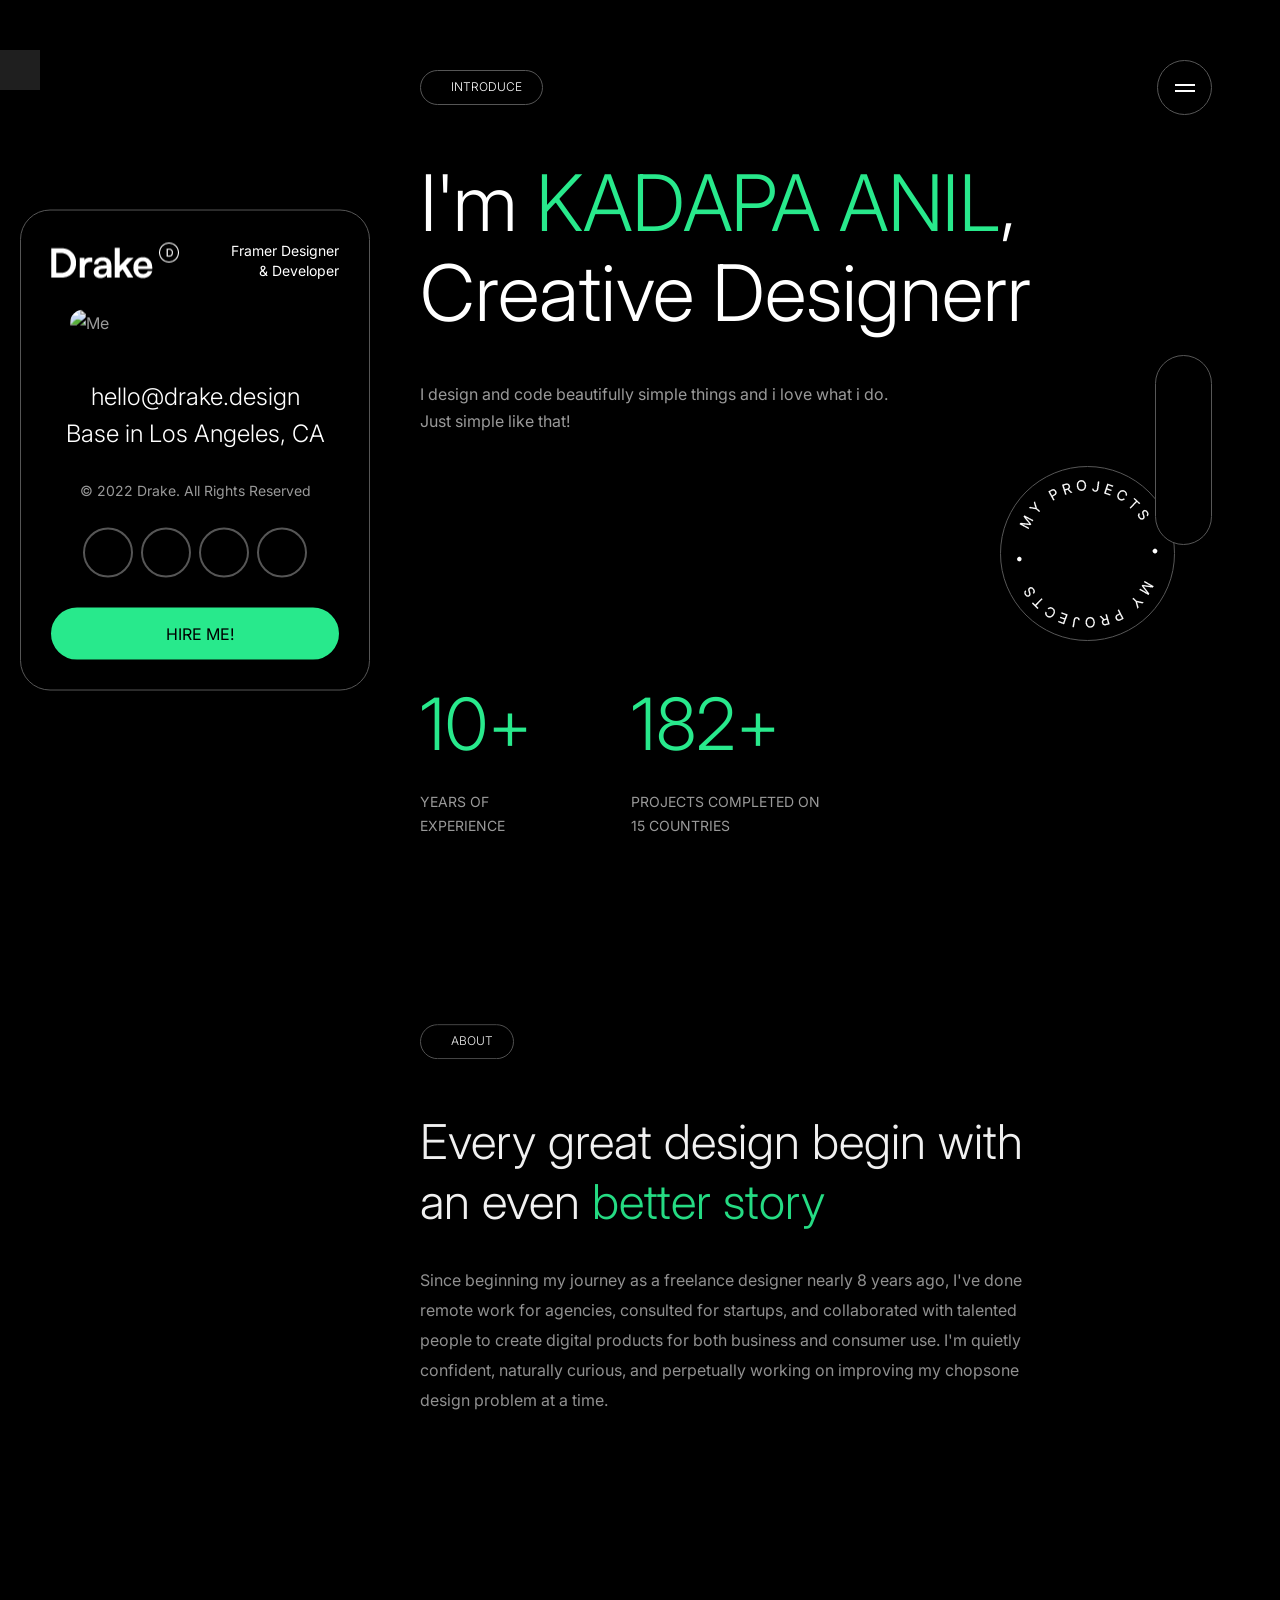
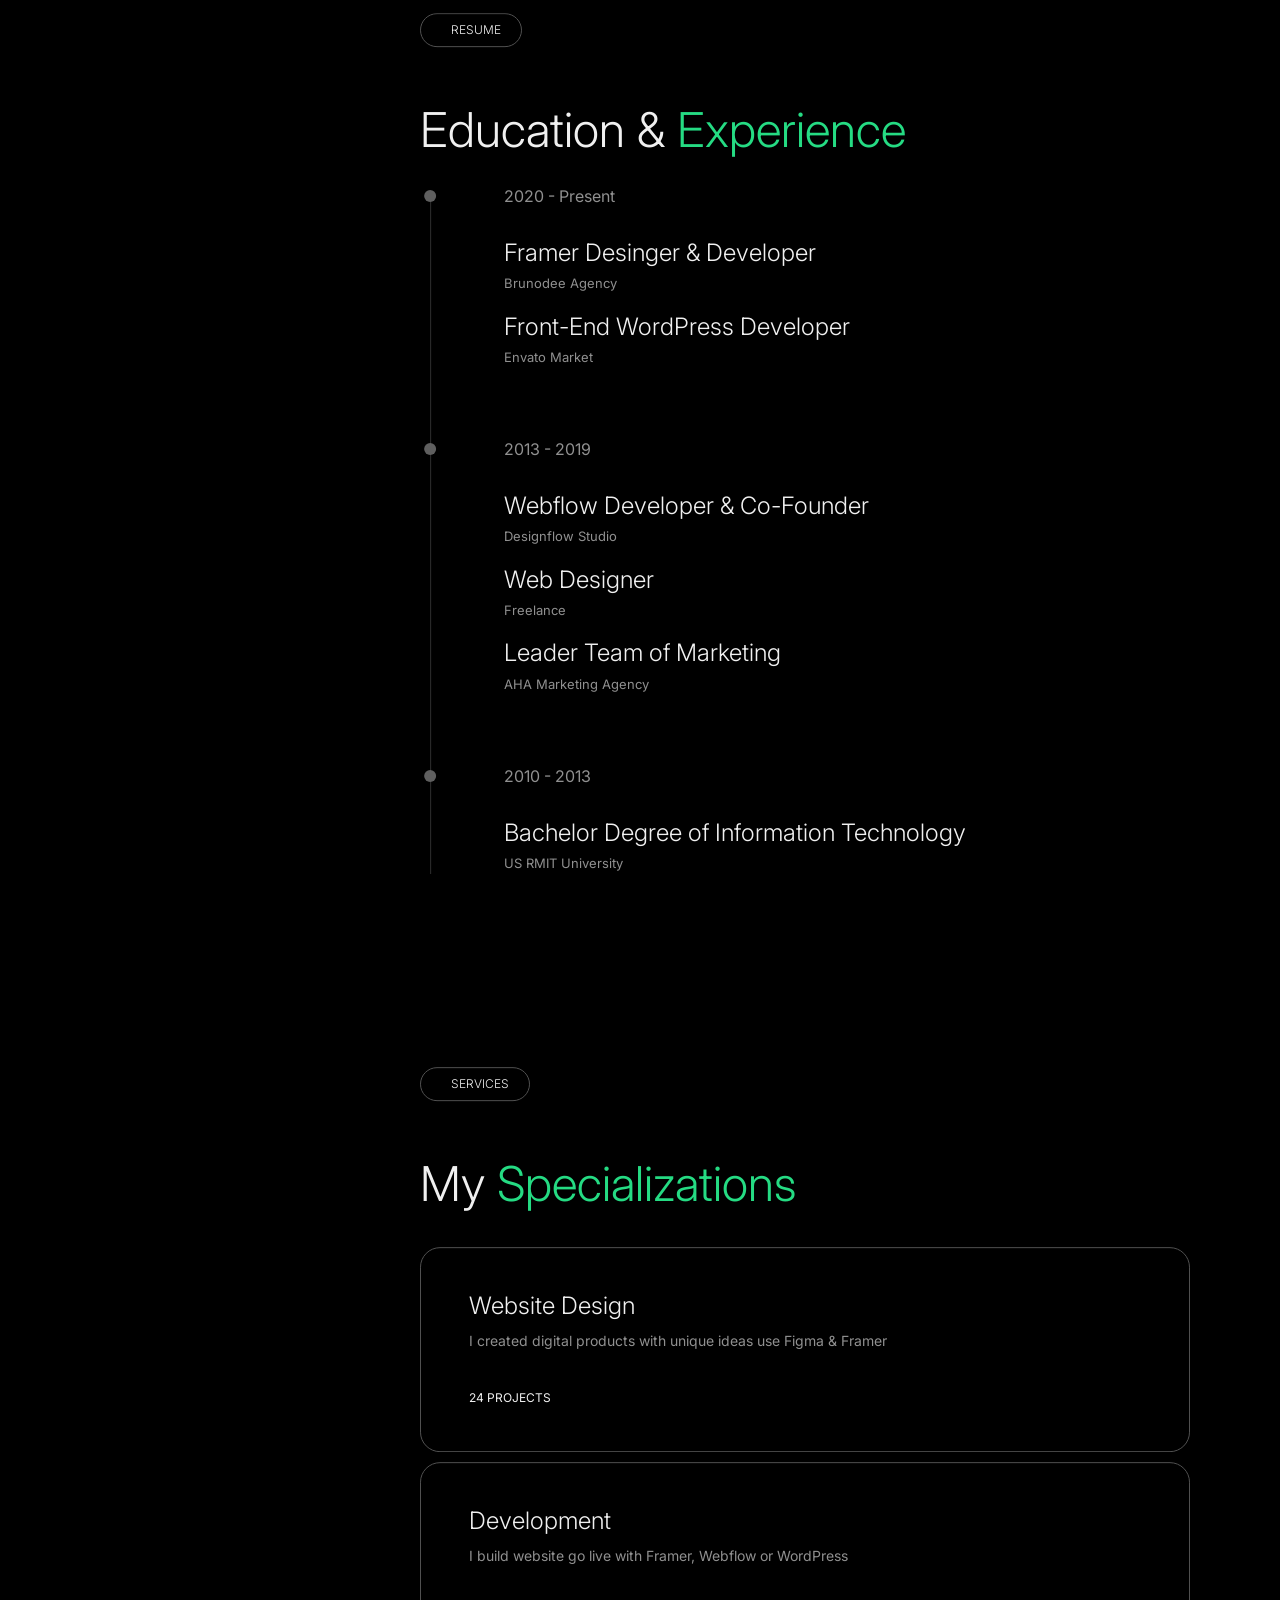
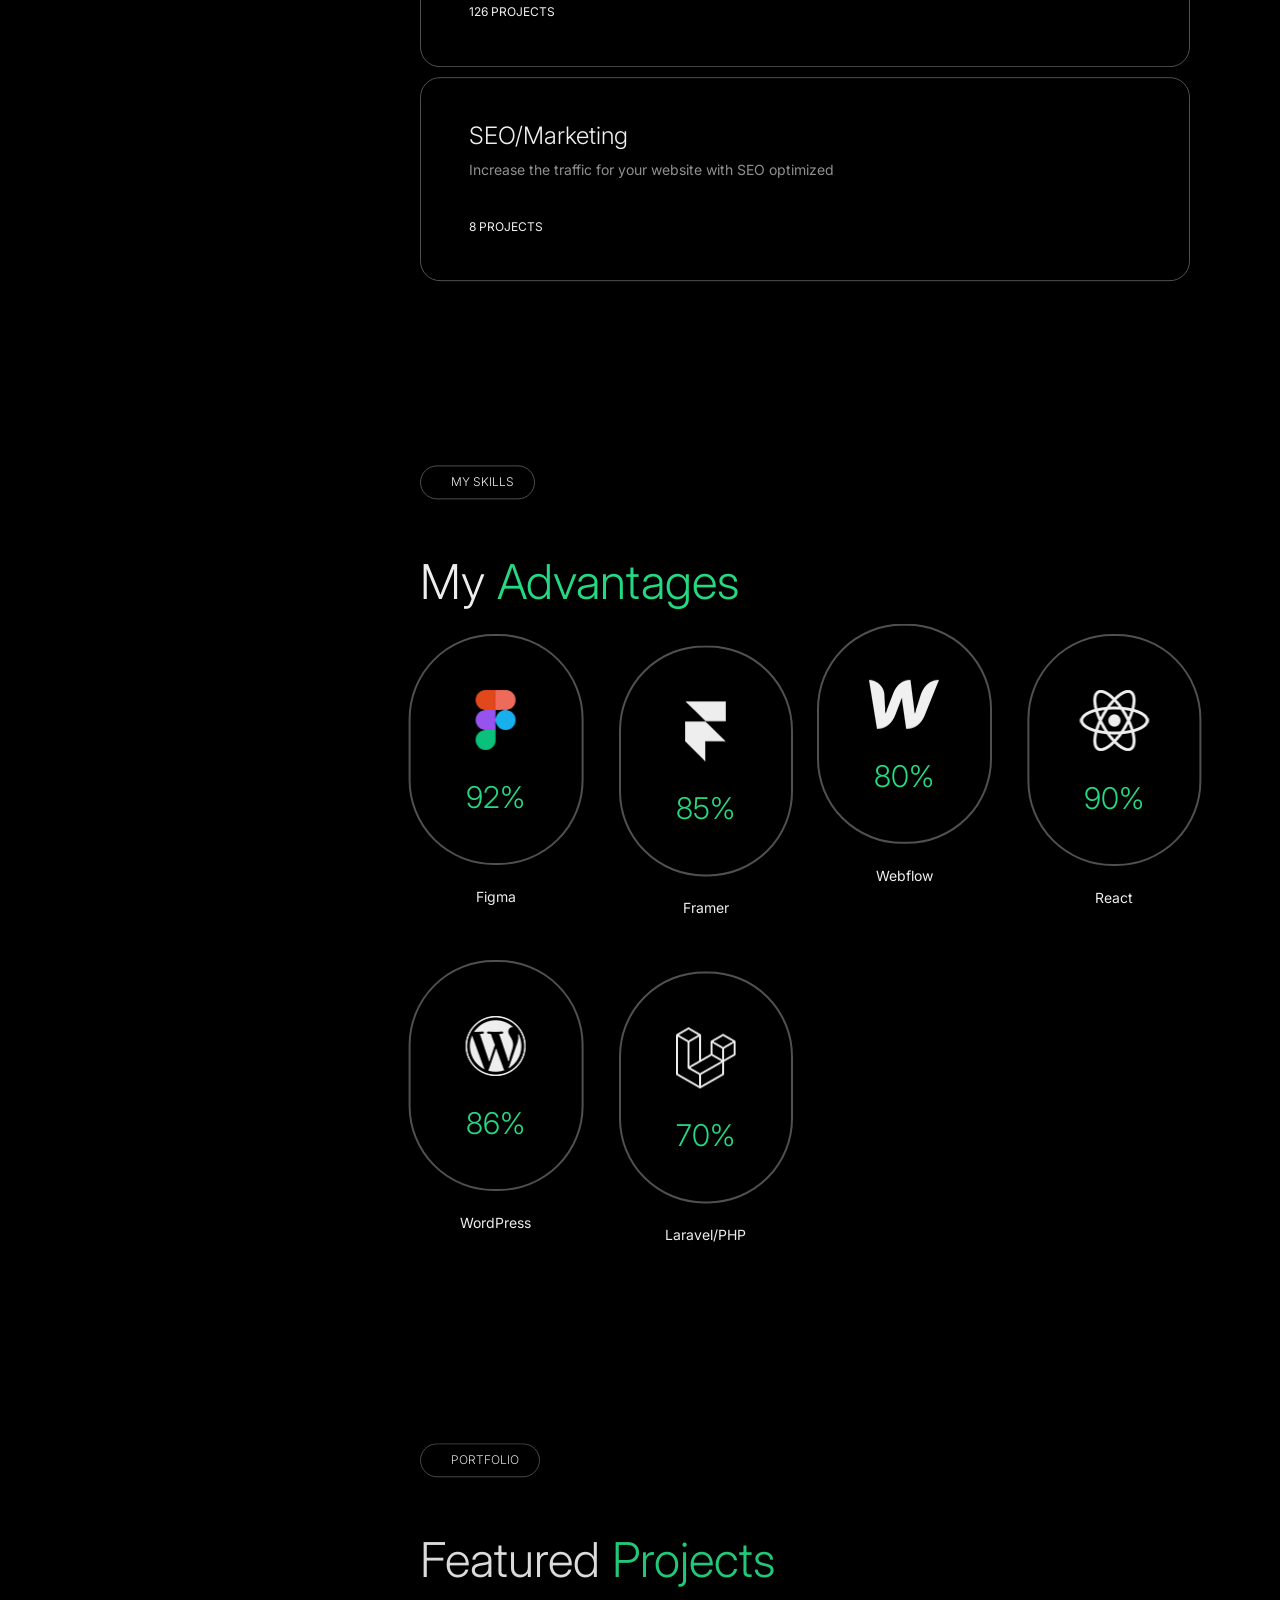
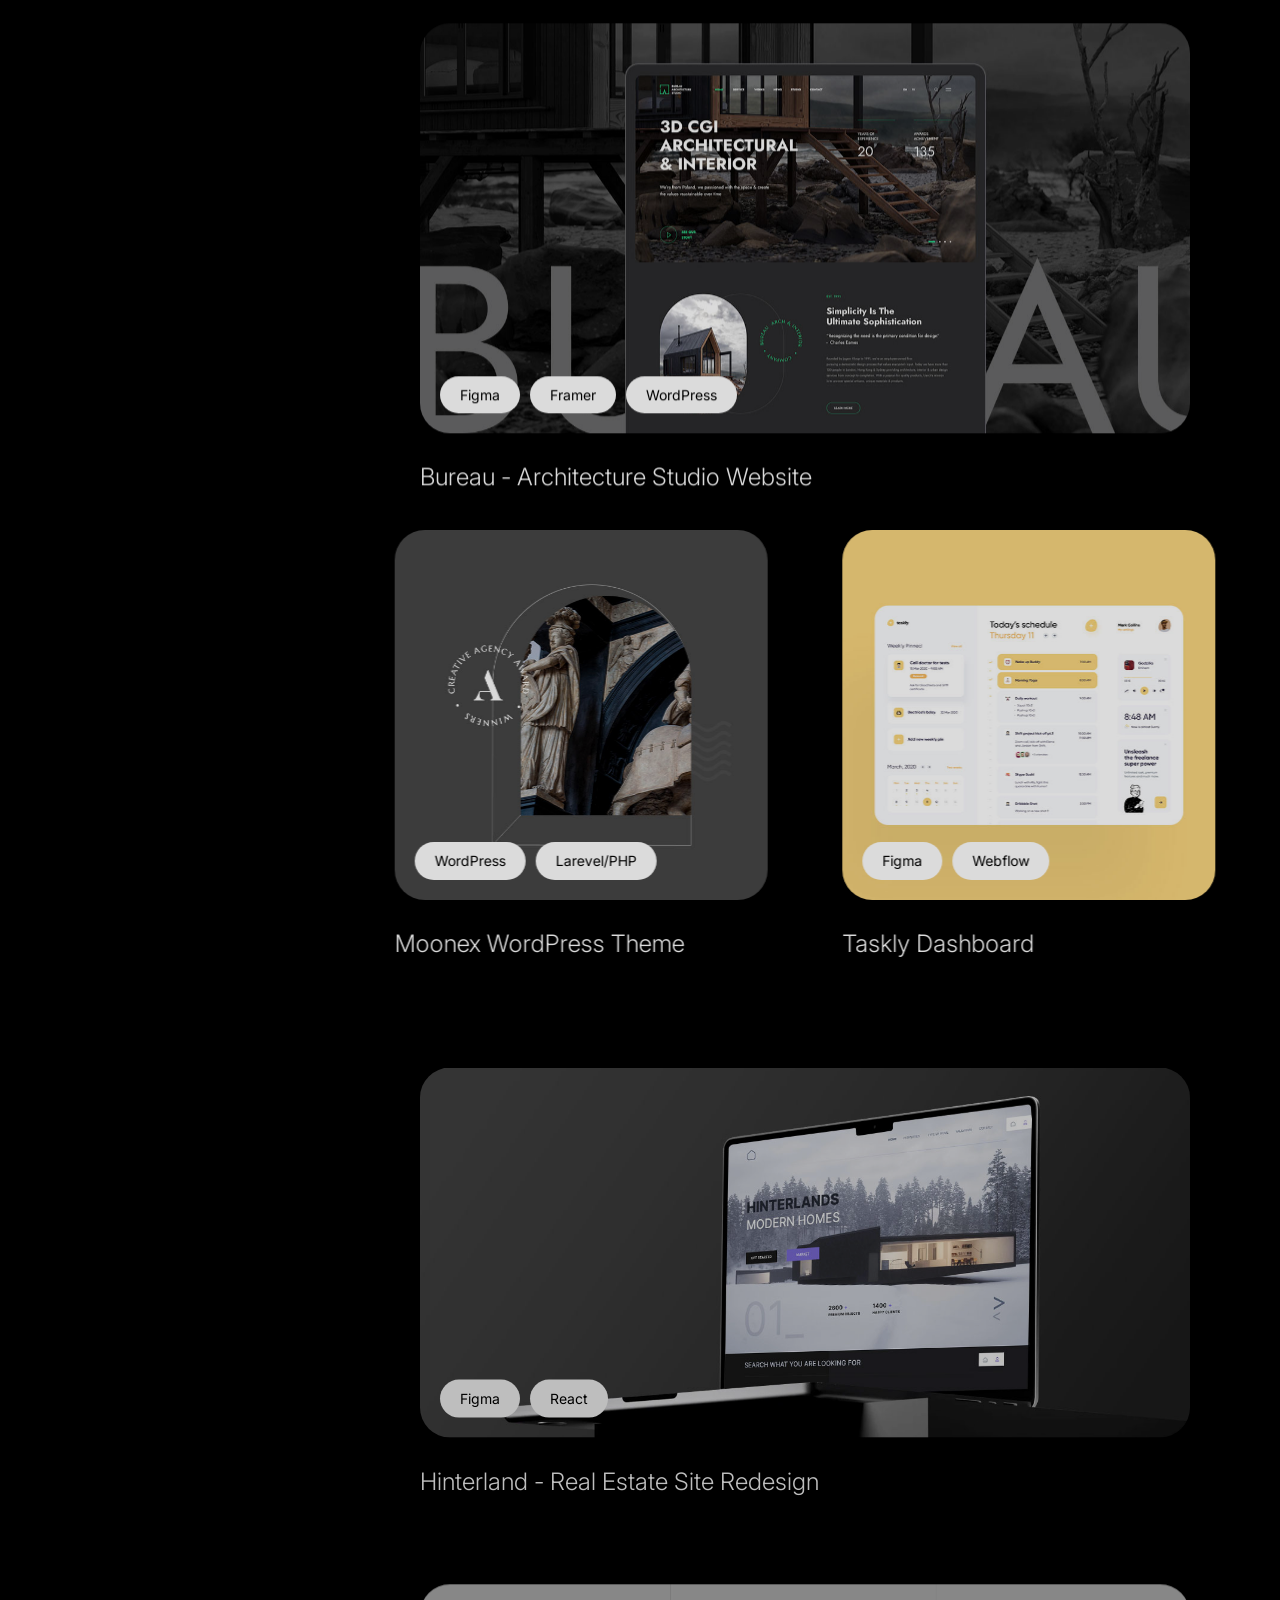
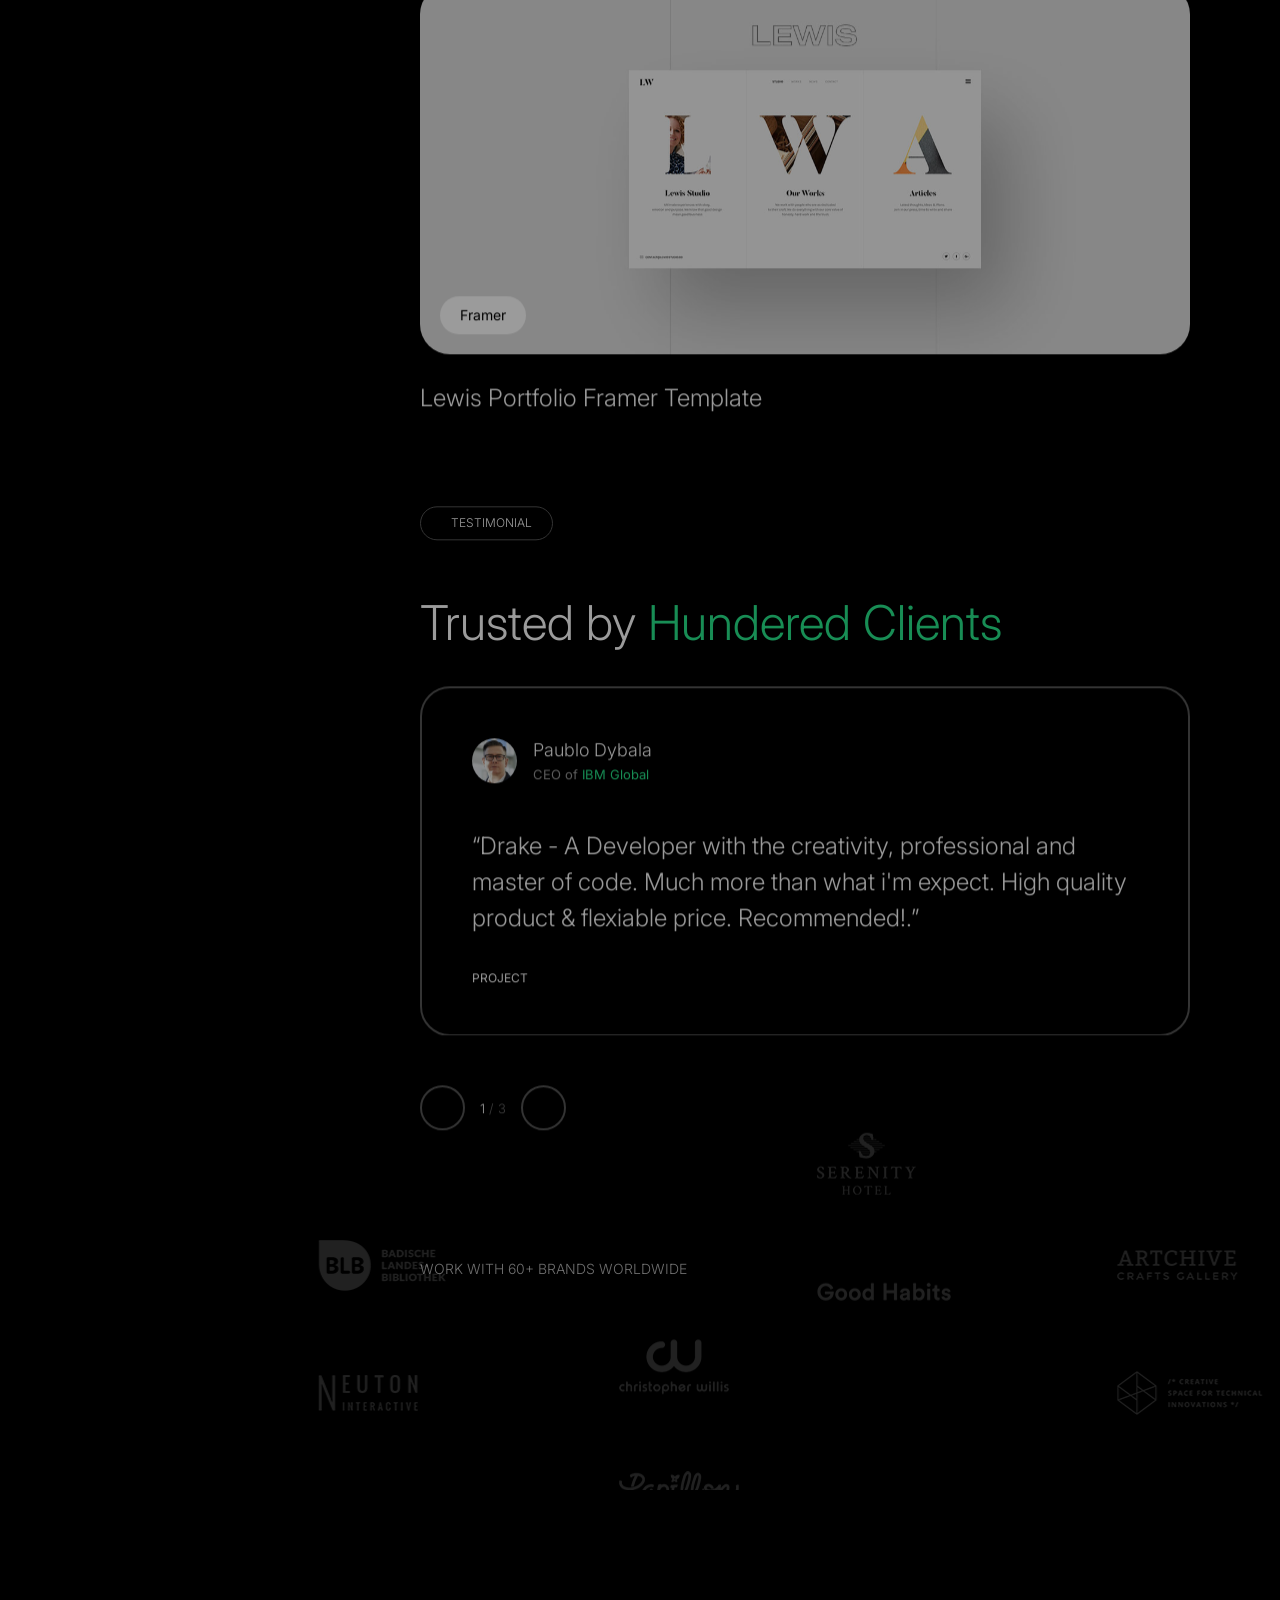
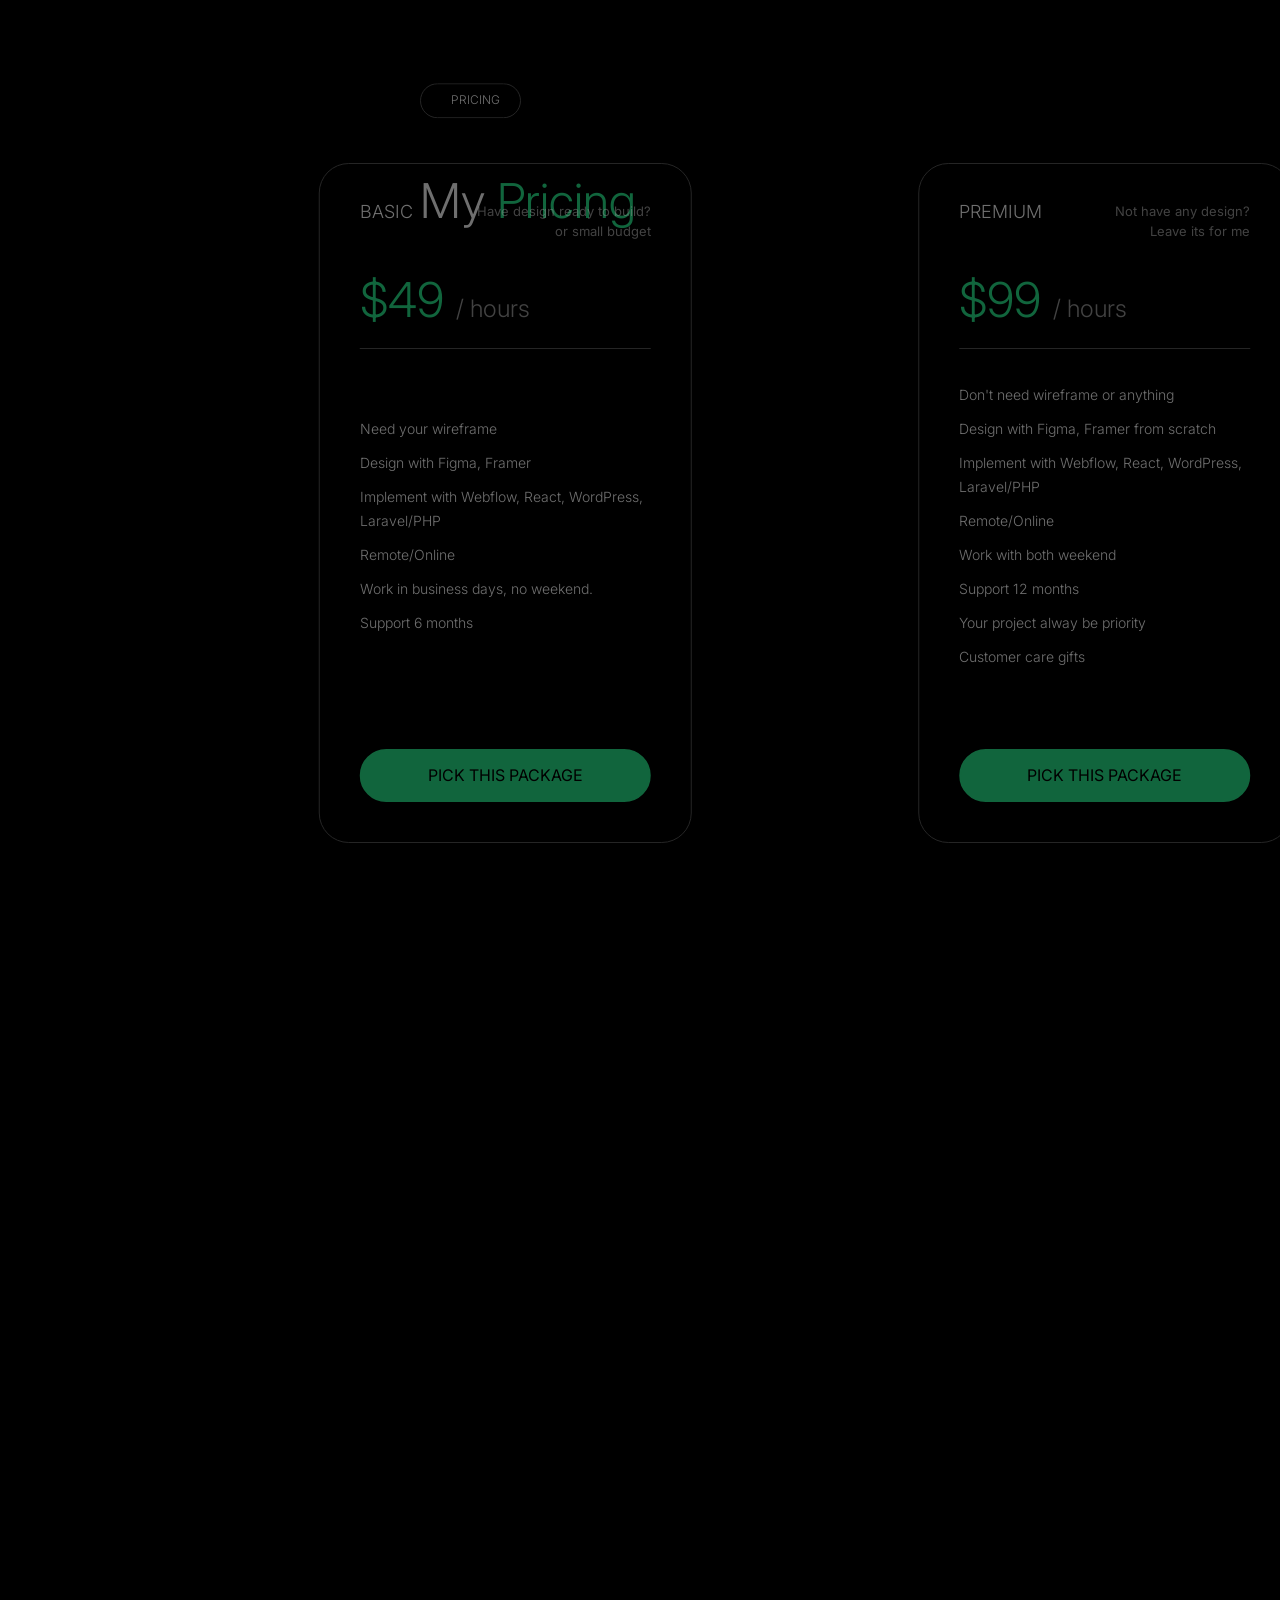
==== index.html @ 41df3cb4 "Fix homepage filename for GitHub Pages" ====
<!DOCTYPE html>
<html lang="en">

<!-- Mirrored from wpriverthemes.com/landing/drake-wp/home5.html by HTTrack Website Copier/3.x [XR&CO'2014], Sun, 16 Aug 2026 07:15:20 GMT -->
<head>
    <meta charset="UTF-8">
    <meta http-equiv="X-UA-Compatible" content="IE=edge">
    <meta name="viewport" content="width=device-width, initial-scale=1.0">
    <title>Kadapa Anil - Creative Designer</title>
    <link rel="icon" type="image/x-icon" href="assets/images/favicon.png">

    <!-- Font -->
    <link rel="preconnect" href="https://fonts.googleapis.com/">
    <link rel="preconnect" href="https://fonts.gstatic.com/" crossorigin>
    <link href="https://fonts.googleapis.com/css2?family=Inter:wght@100;200;300;400;500;600;700;800;900&amp;display=swap" rel="stylesheet">

    <!-- Stylesheet -->
    <link rel="stylesheet" href="../../../maxst.icons8.com/vue-static/landings/line-awesome/line-awesome/1.3.0/css/line-awesome.min.css">
    <link href="assets/css/bootstrap.min.css" rel="stylesheet">
    <link rel="stylesheet" href="assets/css/owl.carousel.min.css">
    <link rel="stylesheet" href="assets/css/owl.theme.default.min.css">
    <link rel="stylesheet" href="assets/css/animate.min.css">
    <link rel="stylesheet" href="assets/css/smooth-scrollbar.css">
    <link rel="stylesheet" href="assets/css/lightbox.min.css">

    <link rel="stylesheet" href="assets/css/style.css">
    <link rel="stylesheet" href="assets/css/responsive.css">

</head>
<body class="home5-page">
    <video class="body-overlay" muted autoplay loop>
        <source src="assets/images/video5.mp4" type="video/mp4">
    </video>

    <div class="page-loader">
        <div class="bounceball"></div>
    </div>

    <span class="icon-menu">
        <span class="bar"></span>
        <span class="bar"></span>
    </span>

    <div class="global-color">
        <span class="setting-toggle">
            <i class="las la-cog"></i>
        </span>
        <div class="inner">
            <div class="overlay"></div>
            <div class="global-color-option">
                <span class="close-settings">
                    <i class="las la-times"></i>
                </span>
                <h2>Configuration</h2>
                <div class="global-color-option-inner">
                    <p>Colors</p>
                    <div class="color-boxed">
                        <a href="#" class="clr-active" onclick="color1();"></a>
                        <a href="#" onclick="color2();"></a>
                        <a href="#" onclick="color3();"></a>
                        <a href="#" onclick="color4();"></a>
                        <a href="#" onclick="color5();"></a>
                        <a href="#" onclick="color6();"></a>
                        <a href="#" onclick="color7();"></a>
                        <a href="#" onclick="color8();"></a>
                    </div>

                    <p>THREE DIMENSIONAL SHAPES</p>
                    <ul class="themes">
                        <li><a href="home1.html">Earth Lines Sphere</a></li>
                        <li><a href="home2.html">3D Abstract Ball</a></li>
                        <li><a href="home3.html">Water Waves</a></li>
                        <li><a href="home4.html">Liquids Wavy</a></li>
                        <li><a href="home6.html">Solid Color</a></li>
                        <li class="active"><a href="home5.html">Simple Strings</a></li>
                    </ul>
                </div>
            </div>
        </div>
    </div>

    <div class="responsive-sidebar-menu">
        <div class="overlay"></div>
        <div class="sidebar-menu-inner">
            <div class="menu-wrap">
                <p>Menu</p>
                <ul class="menu scroll-nav-responsive d-flex">
                    <li>
                        <a class="scroll-to" href="#home">
                            <i class="las la-home"></i> <span>Home</span>
                        </a>
                    </li>
                    <li>
                        <a class="scroll-to" href="#about">
                            <i class="lar la-user"></i> <span>About</span>
                        </a>
                    </li>
                    <li>
                        <a class="scroll-to" href="#resume">
                            <i class="las la-briefcase"></i> <span>Resume</span>
                        </a>
                    </li>
                    <li>
                        <a class="scroll-to" href="#services">
                            <i class="las la-stream"></i> <span>Services</span>
                        </a>
                    </li>
                    <li>
                        <a class="scroll-to" href="#skills">
                            <i class="las la-shapes"></i> <span>Skills</span>
                        </a>
                    </li>
                    <li>
                        <a class="scroll-to" href="#portfolio">
                            <i class="las la-grip-vertical"></i> <span>Portfolios</span>
                        </a>
                    </li>
                    <li>
                        <a class="scroll-to" href="#testimonial">
                            <i class="lar la-comment"></i> <span>Testimonial</span>
                        </a>
                    </li>
                    <li>
                        <a class="scroll-to" href="#contact">
                            <i class="las la-envelope"></i> <span>Contact</span>
                        </a>
                    </li>
                </ul>
            </div>

            <div class="sidebar-social">
                <p>Social</p>
                <ul class="social-links d-flex align-items-center">
                    <li>
                        <a href="#"><i class="lab la-twitter"></i></a>
                    </li>
                    <li>
                        <a href="#"><i class="lab la-dribbble"></i></a>
                    </li>
                    <li>
                        <a href="#"><i class="lab la-instagram"></i></a>
                    </li>
                </ul>
            </div>
        </div>
    </div>

    <ul class="menu scroll-nav d-flex">
        <li>
            <a class="scroll-to" href="#home">
                <span>Home</span> <i class="las la-home"></i>
            </a>
        </li>
        <li>
            <a class="scroll-to" href="#about">
                <span>About</span> <i class="lar la-user"></i>
            </a>
        </li>
        <li>
            <a class="scroll-to" href="#resume">
                <span>Resume</span> <i class="las la-briefcase"></i>
            </a>
        </li>
        <li>
            <a href="#services">
                <span>Services</span> <i class="las la-stream"></i>
            </a>
        </li>
        <li>
            <a class="scroll-to" href="#skills">
                <span>Skills</span> <i class="las la-shapes"></i>
            </a>
        </li>
        <li>
            <a class="scroll-to" href="#portfolio">
                <span>Portfolios</span> <i class="las la-grip-vertical"></i>
            </a>
        </li>
        <li>
            <a class="scroll-to" href="#testimonial">
                <span>Testimonial</span> <i class="lar la-comment"></i>
            </a>
        </li>
        <li>
            <a class="scroll-to" href="#contact">
                <span>Contact</span> <i class="las la-envelope"></i>
            </a>
        </li>
    </ul>

    <div class="left-sidebar">
        <div class="sidebar-header d-flex align-items-center justify-content-between">
            <img src="assets/images/logo.png" alt="Logo">
            <span class="designation">Framer Designer & Developer</span>
        </div>
        <img class="me" src="assets/images/me.jpg" alt="Me">
        <h2 class="email">hello@drake.design</h2>
        <h2 class="address">Base in Los Angeles, CA</h2>
        <p class="copyright">&copy; 2022 Drake. All Rights Reserved</p>
        <ul class="social-profile d-flex align-items-center flex-wrap justify-content-center">
            <li>
                <a href="#"><i class="lab la-twitter"></i></a>
            </li>
            <li>
                <a href="#"><i class="lab la-dribbble"></i></a>
            </li>
            <li>
                <a href="#"><i class="lab la-instagram"></i></a>
            </li>
            <li>
                <a href="#"><i class="lab la-github"></i></a>
            </li>
        </ul>
        <a href="#" class="theme-btn">
            <i class="las la-envelope"></i> Hire Me!
        </a>
    </div>

    <main class="drake-main">
        <div id="smooth-wrapper">
            <div id="smooth-content">

                <div class="left-sidebar">
                    <div class="sidebar-header d-flex align-items-center justify-content-between">
                        <img src="assets/images/logo.png" alt="Logo">
                        <span class="designation">Framer Designer & Developer</span>
                    </div>
                    <img class="me" src="assets/images/me.jpg" alt="Me">
                    <h2 class="email">hello@drake.design</h2>
                    <h2 class="address">Base in Los Angeles, CA</h2>
                    <p class="copyright">&copy; 2022 Drake. All Rights Reserved</p>
                    <ul class="social-profile d-flex align-items-center flex-wrap justify-content-center">
                        <li>
                            <a href="#"><i class="lab la-twitter"></i></a>
                        </li>
                        <li>
                            <a href="#"><i class="lab la-dribbble"></i></a>
                        </li>
                        <li>
                            <a href="#"><i class="lab la-instagram"></i></a>
                        </li>
                        <li>
                            <a href="#"><i class="lab la-github"></i></a>
                        </li>
                    </ul>
                    <a href="#" class="theme-btn">
                        <i class="las la-envelope"></i> Hire Me!
                    </a>
                </div>

                <section class="hero-section page-section scroll-to-page" id="home">

                    <div class="custom-container">
                        <div class="hero-content content-width">
                            <div class="section-header">
                                <h4 class="subtitle scroll-animation" data-animation="fade_from_bottom">
                                    <i class="las la-home"></i> Introduce
                                </h4>
                                <h1 class="scroll-animation" data-animation="fade_from_bottom">I'm <span>KADAPA ANIL</span>, Creative Designerr</h1>
                            </div>
                            <p class="scroll-animation" data-animation="fade_from_bottom">I design and code beautifully simple things and i love what i do. Just simple like that!</p>
                            <a href="#portfolio" 
                                class="go-to-project-btn scroll-to scroll-animation" 
                                data-animation="rotate_up">
                                <img src="assets/images/round-text.png" alt="">
                                <i class="las la-arrow-down"></i>
                            </a>
        
                            <div class="facts d-flex">
                                <div class="left scroll-animation" data-animation="fade_from_left">
                                    <h1>10+</h1>
                                    <p>Years of <br>Experience</p>
                                </div>
                                <div class="right scroll-animation" data-animation="fade_from_right">
                                    <h1>182+</h1>
                                    <p>projects completed on <br>15 countries</p>
                                </div>
                            </div>
                        </div>
                    </div>
                </section>
        
                <section class="about-area page-section scroll-to-page" id="about">
                    <div class="custom-container">
                        <div class="about-content content-width">
                            <div class="section-header">
                                <h4 class="subtitle scroll-animation" data-animation="fade_from_bottom">
                                    <i class="lar la-user"></i> About
                                </h4>
                                <h1 class="scroll-animation" data-animation="fade_from_bottom">Every great design begin with<br>
                                    an even <span>better story</span></h1>
                            </div>
                            <p class="scroll-animation" data-animation="fade_from_bottom">Since beginning my journey as a freelance designer nearly 8 years ago, 
                                I've done remote work for agencies, consulted for startups, and collaborated with 
                                talented people to create digital products for both business and consumer use. 
                                I'm quietly confident, naturally curious, and perpetually working on improving my 
                                chopsone design problem at a time.</p>
                        </div>
                    </div>
                </section>
        
        
                <section class="resume-area page-section scroll-to-page" id="resume">
                    <div class="custom-container">
                        <div class="resume-content content-width">
                            <div class="section-header">
                                <h4 class="subtitle scroll-animation" data-animation="fade_from_bottom">
                                    <i class="las la-briefcase"></i> Resume
                                </h4>
                                <h1 class="scroll-animation" data-animation="fade_from_bottom">Education & <span>Experience</span></h1>
                            </div>
        
                            <div class="resume-timeline">
                                <div class="item scroll-animation" data-animation="fade_from_right">
                                    <span class="date">2020 - Present</span>
                                    <h2>Framer Desinger & Developer</h2>
                                    <p>Brunodee Agency</p>
                                    <h2>Front-End WordPress Developer</h2>
                                    <p>Envato Market</p>
                                </div>
                                <div class="item scroll-animation" data-animation="fade_from_right">
                                    <span class="date">2013 - 2019</span>
                                    <h2>Webflow Developer & Co-Founder</h2>
                                    <p>Designflow Studio</p>
                                    <h2>Web Designer</h2>
                                    <p>Freelance</p>
                                    <h2>Leader Team of Marketing</h2>
                                    <p>AHA Marketing Agency</p>
                                </div>
                                <div class="item scroll-animation" data-animation="fade_from_right">
                                    <span class="date">2010 - 2013</span>
                                    <h2>Bachelor Degree of Information Technology</h2>
                                    <p>US RMIT University</p>
                                </div>
                            </div>
        
                        </div>
                    </div>
                </section>
        
        
                <section class="services-area page-section scroll-to-page" id="services">
                    <div class="custom-container">
                        <div class="services-content content-width">
                            <div class="section-header">
                                <h4 class="subtitle scroll-animation" data-animation="fade_from_bottom">
                                    <i class="las la-stream"></i> Services
                                </h4>
                                <h1 class="scroll-animation" data-animation="fade_from_bottom">My <span>Specializations</span></h1>
                            </div>
        
                            <div class="services-items">
                                <div class="service-item scroll-animation" data-animation="fade_from_bottom">
                                    <i class="las la-bezier-curve"></i>
                                    <h2>Website Design</h2>
                                    <p>I created digital products with unique ideas use Figma & Framer</p>
                                    <span class="projects">24 Projects</span>
                                </div>
                                <div class="service-item scroll-animation" data-animation="fade_from_bottom">
                                    <i class="las la-code"></i>
                                    <h2>Development</h2>
                                    <p>I build website go live with Framer, Webflow or WordPress</p>
                                    <span class="projects">126 Projects</span>
                                </div>
                                <div class="service-item scroll-animation" data-animation="fade_from_bottom">
                                    <i class="las la-bezier-curve"></i>
                                    <h2>SEO/Marketing</h2>
                                    <p>Increase the traffic for your website with SEO optimized</p>
                                    <span class="projects">8 Projects</span>
                                </div>
                            </div>
        
                        </div>
                    </div>
                </section>
        
        
                <section class="skills-area page-section scroll-to-page" id="skills">
                    <div class="custom-container">
                        <div class="skills-content content-width">
                            <div class="section-header">
                                <h4 class="subtitle scroll-animation" data-animation="fade_from_bottom">
                                    <i class="las la-shapes"></i> my skills
                                </h4>
                                <h1 class="scroll-animation" data-animation="fade_from_bottom">My <span>Advantages</span></h1>
                            </div>
        
                            <div class="row skills text-center">
                                <div class="col-md-3 scroll-animation" data-animation="fade_from_left">
                                    <div class="skill">
                                        <div class="skill-inner">
                                            <img src="assets/images/figma.png" alt="Figma">
                                            <h1 class="percent">92%</h1>
                                        </div>
                                        <p class="name">Figma</p>
                                    </div>
                                </div>
                                <div class="col-md-3 scroll-animation" data-animation="fade_from_bottom">
                                    <div class="skill">
                                        <div class="skill-inner">
                                            <img src="assets/images/framer.png" alt="Framer">
                                            <h1 class="percent">85%</h1>
                                        </div>
                                        <p class="name">Framer</p>
                                    </div>
                                </div>
                                <div class="col-md-3 scroll-animation" data-animation="fade_from_top">
                                    <div class="skill">
                                        <div class="skill-inner">
                                            <img src="assets/images/webflow.png" alt="Webflow">
                                            <h1 class="percent">80%</h1>
                                        </div>
                                        <p class="name">Webflow</p>
                                    </div>
                                </div>
                                <div class="col-md-3 scroll-animation" data-animation="fade_from_right">
                                    <div class="skill">
                                        <div class="skill-inner">
                                            <img src="assets/images/react.png" alt="React">
                                            <h1 class="percent">90%</h1>
                                        </div>
                                        <p class="name">React</p>
                                    </div>
                                </div>
                                <div class="col-md-3 scroll-animation" data-animation="fade_from_left">
                                    <div class="skill">
                                        <div class="skill-inner">
                                            <img src="assets/images/wordpress.png" alt="WordPress">
                                            <h1 class="percent">86%</h1>
                                        </div>
                                        <p class="name">WordPress</p>
                                    </div>
                                </div>
                                <div class="col-md-3 scroll-animation" data-animation="fade_from_bottom">
                                    <div class="skill">
                                        <div class="skill-inner">
                                            <img src="assets/images/laravel.png" alt="Laravel/PHP">
                                            <h1 class="percent">70%</h1>
                                        </div>
                                        <p class="name">Laravel/PHP</p>
                                    </div>
                                </div>
                            </div>
        
                        </div>
                    </div>
                </section>
        
        
                <section class="portfolio-area page-section scroll-to-page" id="portfolio">
                    <div class="custom-container">
                        <div class="portfolio-content content-width">
                            <div class="section-header">
                                <h4 class="subtitle scroll-animation" data-animation="fade_from_bottom">
                                    <i class="las la-grip-vertical"></i> portfolio
                                </h4>
                                <h1 class="scroll-animation" data-animation="fade_from_bottom">Featured <span>Projects</span></h1>
                            </div>
        
                            <div class="row portfolio-items">
                                <div class="col-md-12 scroll-animation" data-animation="fade_from_bottom">
                                    <div class="portfolio-item portfolio-full">
                                        <div class="portfolio-item-inner">
                                            <a href="assets/images/portfolio1.jpg" data-lightbox="example-1">
                                                <img src="assets/images/portfolio1.jpg" alt="Portfolio">
                                            </a>
        
                                            <ul class="portfolio-categories">
                                                <li>
                                                    <a href="#">Figma</a>
                                                </li>
                                                <li>
                                                    <a href="#">Framer</a>
                                                </li>
                                                <li>
                                                    <a href="#">WordPress</a>
                                                </li>
                                            </ul>
                                        </div>
                                        <h2><a href="#">Bureau - Architecture Studio Website</a></h2>
                                    </div>
                                </div>
        
                                <div class="col-md-6 scroll-animation" data-animation="fade_from_left">
                                    <div class="portfolio-item portfolio-half">
                                        <div class="portfolio-item-inner">
                                            <a href="assets/images/portfolio2.jpg" data-lightbox="example-1">
                                                <img src="assets/images/portfolio2.jpg" alt="Portfolio">
                                            </a>

                                            <img src="assets/images/portfolio2.jpg" alt="Portfolio">
        
                                            <ul class="portfolio-categories">
                                                <li>
                                                    <a href="#">WordPress</a>
                                                </li>
                                                <li>
                                                    <a href="#">Larevel/PHP</a>
                                                </li>
                                            </ul>
                                        </div>
                                        <h2><a href="#">Moonex WordPress Theme</a></h2>
                                    </div>
                                </div>
        
                                <div class="col-md-6 scroll-animation" data-animation="fade_from_right">
                                    <div class="portfolio-item portfolio-half">
                                        <div class="portfolio-item-inner">
                                            <a href="assets/images/portfolio3.jpg" data-lightbox="example-1">
                                                <img src="assets/images/portfolio3.jpg" alt="Portfolio">
                                            </a>
        
                                            <ul class="portfolio-categories">
                                                <li>
                                                    <a href="#">Figma</a>
                                                </li>
                                                <li>
                                                    <a href="#">Webflow</a>
                                                </li>
                                            </ul>
                                        </div>
                                        <h2><a href="#">Taskly Dashboard</a></h2>
                                    </div>
                                </div>
        
                                <div class="col-md-12 scroll-animation" data-animation="fade_from_bottom">
                                    <div class="portfolio-item portfolio-half">
                                        <div class="portfolio-item-inner">
                                            <a href="assets/images/portfolio4.jpg" data-lightbox="example-1">
                                                <img src="assets/images/portfolio4.jpg" alt="Portfolio">
                                            </a>
        
                                            <ul class="portfolio-categories">
                                                <li>
                                                    <a href="#">Figma</a>
                                                </li>
                                                <li>
                                                    <a href="#">React</a>
                                                </li>
                                            </ul>
                                        </div>
                                        <h2><a href="#">Hinterland - Real Estate Site Redesign</a></h2>
                                    </div>
                                </div>
        
                                <div class="col-md-12 scroll-animation" data-animation="fade_from_bottom">
                                    <div class="portfolio-item portfolio-half">
                                        <div class="portfolio-item-inner">
                                            <a href="assets/images/portfolio5.jpg" data-lightbox="example-1">
                                                <img src="assets/images/portfolio5.jpg" alt="Portfolio">
                                            </a>
        
                                            <ul class="portfolio-categories">
                                                <li>
                                                    <a href="#">Framer</a>
                                                </li>
                                            </ul>
                                        </div>
                                        <h2><a href="#">Lewis Portfolio Framer Template</a></h2>
                                    </div>
                                </div>
                            </div>
        
                        </div>
                    </div>
                </section>
        
        
                <section class="testimonial-area page-section scroll-to-page" id="testimonial">
                    <div class="custom-container">
                        <div class="testimonial-content content-width">
                            <div class="section-header">
                                <h4 class="subtitle scroll-animation" data-animation="fade_from_bottom">
                                    <i class="lar la-comment"></i> testimonial
                                </h4>
                                <h1 class="scroll-animation" data-animation="fade_from_bottom">Trusted by <span>Hundered Clients</span></h1>
                            </div>
        
                            <div class="testimonial-slider-wrap scroll-animation" data-animation="fade_from_bottom">
                                <div class="owl-carousel testimonial-slider owl-theme">
                                    <div class="testimonial-item">
                                        <div class="testimonial-item-inner">
                                            <div class="author d-flex align-items-center">
                                                <img src="assets/images/testimonial-1.jpg" alt="testinomial">
                                                <div class="right">
                                                    <h3>Paublo Dybala</h3>
                                                    <p class="designation">CEO of <span>IBM Global</span></p>
                                                </div>
                                            </div>
                                            <p>“Drake - A Developer with the creativity, professional and 
                                                master of code. Much more than what i'm expect. 
                                                High quality product & flexiable price. Recommended!.”</p>
        
                                            <a href="#" class="project-btn">Project</a>
                                        </div>
                                    </div>
                                    <div class="testimonial-item">
                                        <div class="testimonial-item-inner">
                                            <div class="author d-flex align-items-center">
                                                <img src="assets/images/testimonial-2.jpg" alt="testinomial">
                                                <div class="right">
                                                    <h3>Christina Morillo</h3>
                                                    <p class="designation">Product Management of <span>Invision App Inc</span></p>
                                                </div>
                                            </div>
                                            <p>“Drake was a real pleasure to work with and we look 
                                                forward to working with him again. He's definitely the kind of 
                                                designer that you can trust with any project from A-Z.”</p>
        
                                            <a href="#" class="project-btn">Project</a>
                                        </div>
                                    </div>
                                    <div class="testimonial-item">
                                        <div class="testimonial-item-inner">
                                            <div class="author d-flex align-items-center">
                                                <img src="assets/images/testimonial-3.jpg" alt="testinomial">
                                                <div class="right">
                                                    <h3>Phil Foden</h3>
                                                    <p class="designation">Director of <span>Envato LLC</span></p>
                                                </div>
                                            </div>
                                            <p>“Extremely profressional and fast service!. Drake is a master
                                                of code and he also very creative. We done 3 projects with
                                                him and certain will continue.”</p>
        
                                            <a href="#" class="project-btn">Project</a>
                                        </div>
                                    </div>
                                </div>
                                <div class="testimonial-footer-nav">
                                    <div class="testimonial-nav d-flex align-items-center">
                                        <button class="prev"><i class="las la-angle-left"></i></button>
                                        <div id="testimonial-slide-count"></div>
                                        <button class="next"><i class="las la-angle-right"></i></button>
                                    </div>
                                </div>
                            </div>
        
                            <div class="clients-logos">
                                <h4 class="scroll-animation" data-animation="fade_from_bottom">work with 60+ brands worldwide</h4>
                                <div class="row align-items-center">
                                    <div class="col-md-3 scroll-animation" data-animation="fade_from_left">
                                        <img src="assets/images/client-1.png" alt="client">
                                    </div>
                                    <div class="col-md-3 scroll-animation" data-animation="fade_from_bottom">
                                        <img src="assets/images/client-2.png" alt="client">
                                    </div>
                                    <div class="col-md-3 scroll-animation" data-animation="fade_from_top">
                                        <img src="assets/images/client-3.png" alt="client">
                                    </div>
                                    <div class="col-md-3 scroll-animation" data-animation="fade_from_right">
                                        <img src="assets/images/client-4.png" alt="client">
                                    </div>
                                    <div class="col-md-3 scroll-animation" data-animation="fade_from_left">
                                        <img src="assets/images/client-5.png" alt="client">
                                    </div>
                                    <div class="col-md-3 scroll-animation" data-animation="fade_from_bottom">
                                        <img src="assets/images/client-6.png" alt="client">
                                    </div>
                                    <div class="col-md-3 scroll-animation" data-animation="fade_from_top">
                                        <img src="assets/images/client-7.png" alt="client">
                                    </div>
                                    <div class="col-md-3 scroll-animation" data-animation="fade_from_right">
                                        <img src="assets/images/client-8.png" alt="client">
                                    </div>
                                </div>
                            </div>
        
                        </div>
                    </div>
                </section>
        
        
                <section class="pricing-area page-section scroll-to-page" id="pricing">
                    <div class="custom-container">
                        <div class="pricing-content content-width">
                            <div class="section-header">
                                <h4 class="subtitle scroll-animation" data-animation="fade_from_bottom">
                                    <i class="las la-dollar-sign"></i> pricing
                                </h4>
                                <h1 class="scroll-animation" data-animation="fade_from_bottom">My <span>Pricing</span></h1>
                            </div>
        
                            <div class="pricing-table-items">
                                <div class="row">
                                    <div class="col-md-6 scroll-animation" data-animation="fade_from_left">
                                        <div class="pricing-table">
                                            <div class="pricing-table-header">
                                                <div class="top d-flex justify-content-between align-items-start">
                                                    <h4>basic</h4>
                                                    <p class="text-right">Have design ready to build?<br>
                                                        or small budget</p>
                                                </div>
                                                <h1>$49 <span>/ hours</span></h1>
                                            </div>
                                            <ul class="feature-lists">
                                                <li>Need your wireframe</li>
                                                <li>Design with Figma, Framer</li>
                                                <li>Implement with Webflow, React, WordPress, Laravel/PHP</li>
                                                <li>Remote/Online</li>
                                                <li>Work in business days, no weekend.</li>
                                                <li>Support 6 months</li>
                                            </ul>
                                            <a href="#" class="theme-btn">pick this package</a>
                                        </div>
                                    </div>
                                    <div class="col-md-6 scroll-animation" data-animation="fade_from_right">
                                        <div class="pricing-table">
                                            <div class="pricing-table-header">
                                                <div class="top d-flex justify-content-between align-items-start">
                                                    <h4>premium</h4>
                                                    <p class="text-right">Not have any design?<br>
                                                        Leave its for me</p>
                                                </div>
                                                <h1>$99 <span>/ hours</span></h1>
                                            </div>
                                            <ul class="feature-lists">
                                                <li>Don't need wireframe or anything</li>
                                                <li>Design with Figma, Framer from scratch</li>
                                                <li>Implement with Webflow, React, WordPress, Laravel/PHP</li>
                                                <li>Remote/Online</li>
                                                <li>Work with both weekend</li>
                                                <li>Support 12 months</li>
                                                <li>Your project alway be priority</li>
                                                <li>Customer care gifts</li>
                                            </ul>
                                            <a href="#" class="theme-btn">pick this package</a>
                                        </div>
                                    </div>
                                </div>
                                <p class="info scroll-animation" data-animation="fade_from_bottom">
                                    Don't find any package match with your plan!<br>
                                    Want to setup a new tailor-made package for only you?. <a href="#">Contact Us</a>
                                </p>
                            </div>
        
                        </div>
                    </div>
                </section>


                <section class="contact-area page-section scroll-content" id="contact">
                    <div class="custom-container">
                        <div class="contact-content content-width">
                            <div class="section-header">
                                <h4 class="subtitle scroll-animation" data-animation="fade_from_bottom">
                                    <i class="las la-dollar-sign"></i> contact
                                </h4>
                                <h1 class="scroll-animation" data-animation="fade_from_bottom">Let's Work <span>Together!</span></h1>
                            </div>
                            <h3 class="scroll-animation" data-animation="fade_from_bottom">hello@drake.design</h3>
                            <p id="required-msg">* Marked fields are required to fill.</p>

                            <form class="contact-form scroll-animation" data-animation="fade_from_bottom" method="POST" action="https://wpriverthemes.com/landing/drake-wp/mailer.php">
                                <div class="alert alert-success messenger-box-contact__msg" style="display: none" role="alert">
                                    Your message was sent successfully.
                                </div>
                                <div class="row">
                                    <div class="col-md-6">
                                        <div class="input-group">
                                            <label for="full-name">full Name <sup>*</sup></label>
                                            <input type="text" name="full-name" id="full-name" placeholder="Your Full Name">
                                        </div>
                                    </div>
                                    <div class="col-md-6">
                                        <div class="input-group">
                                            <label for="email">Email <sup>*</sup></label>
                                            <input type="email" name="email" id="email" placeholder="Your email adress">
                                        </div>
                                    </div>
                                    <div class="col-md-6">
                                        <div class="input-group">
                                            <label for="phone-number">phone <span>(optional)</span></label>
                                            <input type="text" name="phone-number" id="phone-number" placeholder="Your number phone">
                                        </div>
                                    </div>
                                    <div class="col-md-6">
                                        <div class="input-group">
                                            <label for="subject">subject <sup>*</sup></label>
                                            <select name="subject" id="subject">
                                                <option value="">Select a subject</option>
                                                <option value="subject1">Subject 1</option>
                                                <option value="subject2">Subject 2</option>
                                                <option value="subject3">Subject 3</option>
                                            </select>
                                        </div>
                                    </div>
                                    <div class="col-md-12">
                                        <div class="input-group">
                                            <label for="budget">your budget <span>(optional)</span></label>
                                            <input type="number" name="budget" id="budget" placeholder="A range budget for your project">
                                        </div>
                                    </div>
                                    <div class="col-md-12">
                                        <div class="input-group">
                                            <label for="message">message</label>
                                            <textarea name="message" id="message" placeholder="Wrire your message here ..."></textarea>
                                        </div>
                                    </div>
                                    <div class="col-md-12">
                                        <div class="input-group upload-attachment">
                                            <div>
                                                <label for="upload-attachment">
                                                    <i class="las la-cloud-upload-alt"></i> add an attachment
                                                    <input type="file" name="file" id="upload-attachment">
                                                </label>
                                                
                                            </div>
                                            
                                        </div>
                                    </div>
                                    <div class="col-md-12">
                                        <div class="input-group submit-btn-wrap">
                                            <button class="theme-btn" name="submit" type="submit" id="submit-form">send message</button>
                                        </div>
                                    </div>
                                </div>
                            </form>

                        </div>
                    </div>
                </section>
            </div>
        </div>
    </main>
    

    <script src="assets/js/jquery.js"></script>
    <script src="assets/js/bootstrap.bundle.min.js"></script>
    <script src="assets/js/owl.carousel.js"></script>
    <script src="assets/js/gsap.min.js"></script>
    <script src="assets/js/ScrollTrigger.min.js"></script>
    <script src="assets/js/ScrollToPlugin.min.js"></script>
    <script src="assets/js/lightbox.min.js"></script>
    
    <script src="assets/js/main.js"></script>
    <script src="assets/js/ajax-form.js"></script>
    <script src="assets/js/color.js"></script>
</body>

<!-- Mirrored from wpriverthemes.com/landing/drake-wp/home5.html by HTTrack Website Copier/3.x [XR&CO'2014], Sun, 16 Aug 2026 07:15:20 GMT -->
</html>
---- assets/css/smooth-scrollbar.css ----
scrollbar,[scrollbar],[data-scrollbar]{display:block;position:relative;overflow:scroll}scrollbar .scroll-content,[scrollbar] .scroll-content,[data-scrollbar] .scroll-content{-webkit-transform:translate3d(0,0,0);transform:translate3d(0,0,0);will-change:transform}scrollbar.scrolling .scroll-content,[scrollbar].scrolling .scroll-content,[data-scrollbar].scrolling .scroll-content{pointer-events:none}scrollbar.scrolling .scroll-content .scroll-content,[scrollbar].scrolling .scroll-content .scroll-content,[data-scrollbar].scrolling .scroll-content .scroll-content{pointer-events:auto}scrollbar .scrollbar-track,[scrollbar] .scrollbar-track,[data-scrollbar] .scrollbar-track{position:absolute;opacity:0;z-index:1;-webkit-transition:opacity .5s 1s ease-out,background .5s ease-out;transition:opacity .5s 1s ease-out,background .5s ease-out;background:0 0}scrollbar .scrollbar-track.show,[scrollbar] .scrollbar-track.show,[data-scrollbar] .scrollbar-track.show,scrollbar .scrollbar-track:hover,[scrollbar] .scrollbar-track:hover,[data-scrollbar] .scrollbar-track:hover{opacity:1;-webkit-transition-delay:0s;transition-delay:0s}scrollbar .scrollbar-track:hover,[scrollbar] .scrollbar-track:hover,[data-scrollbar] .scrollbar-track:hover{background:rgba(222,222,222,.75)}scrollbar .scrollbar-track-x,[scrollbar] .scrollbar-track-x,[data-scrollbar] .scrollbar-track-x{bottom:0;left:0;width:100%;height:8px}scrollbar .scrollbar-track-y,[scrollbar] .scrollbar-track-y,[data-scrollbar] .scrollbar-track-y{top:0;right:0;width:8px;height:100%}scrollbar .scrollbar-thumb,[scrollbar] .scrollbar-thumb,[data-scrollbar] .scrollbar-thumb{position:absolute;top:0;left:0;width:8px;height:8px;background:rgba(0,0,0,.5);border-radius:4px}
---- assets/css/style.css ----
/* 
    -- Table of Content --

    * 01 - Menu
    * 02 - Responsive Sidebar Menu
    * 03 - Global Color
    * 04 - Header
    * 05 - Section Header
    * 06 - Left Sidebar
    * 07 - Hero Section
    * 08 - Home 3
    * 09 - Home 5
    * 10 - About
    * 11 - Resume
    * 12 - Services
    * 13 - Skills
    * 14 - Portfolio
    * 15 - Testimonial
    * 16 - Client
    * 17 - Pricing Table
    * 18 - Contact
    * 19 - Breadcrumb
    * 20 - Blog items
    * 21 - Blog Style 2
    * 22 - Blog Details
    * 23 - Comment
    * 24 - Comment Form
    * 25 - Footer
    * @Keyframe

*/
:root {
    --primary_color: #28e98c;
}
*,*::before,*::after {
    margin: 0;
    padding: 0;
    box-sizing: border-box;
}

body {
    font-family: 'Inter', sans-serif;
    font-size: 16px;
    scroll-behavior: smooth;
    color: #999999;
    background: #1f1f1f;
    line-height: 1.7;
    overflow-x: hidden;
    height: 100vh;
}
.bg-white {
    background: #fff;
}
img {
    max-width: 100%;
}
a {
    text-decoration: none;
}
.text-right {
    text-align: right;
}
ul {
    list-style: none;
    margin: 0;
    padding: 0;
}
.content-width {
    max-width: 770px;
    width: 100%;
    margin-left: auto;
}
.theme-btn {
    background: var(--primary_color);
    color: #000000;
    display: block;
    text-align: center;
    padding: 11px 58px 10px 58px;
    display: inline-flex;
    align-items: center;
    border-radius: 30px;
    justify-content: center;
    text-transform: uppercase;
    border: none;
    transition: .3s;
    cursor: pointer;
    border: 2px solid var(--primary_color);
}
.theme-btn i {
    font-size: 24px;
    margin-right: 10px;
    display: block;
    margin-bottom: 3px;
}
.theme-btn:hover {
    background: none;
    color: var(--primary_color);
}
.custom-container {
    max-width: 1130px;
    padding: 0 15px;
    margin: auto;
}
.subtitle {
    font-size: 12px;
    color: #ffffff;
    text-transform: uppercase;
    font-weight: 300;
    margin: 0;
    border: 1px solid #565656;
    padding: 9px 20px;
    border-radius: 30px;
    margin-bottom: 53px;
    display: inline-flex;
    align-items: center;
}
.subtitle i {
    margin-bottom: 1px;
    font-size: 14px;
    margin-right: 10px;
}

.page-loader {
    position: fixed;
    left: 0;
    top: 0;
    width: 100%;
    height: 100%;
    z-index: 10000;
    background: #000;
    display: flex;
    align-items: center;
    justify-content: center;
}
.page-loader .bounceball {
    position: relative;
    display: inline-block;
    height: 37px;
    width: 15px;
}
.page-loader .bounceball:before {
    position: absolute;
    content: '';
    display: block;
    top: 0;
    width: 15px;
    height: 15px;
    border-radius: 50%;
    background-color: #fff;
    transform-origin: 50%;
    animation: bounceLoader 500ms alternate infinite ease;
}


/* Icon Menu */
.icon-menu {
    position: absolute;
    right: 68px;
    top: 60px;
    width: 55px;
    height: 55px;
    border-radius: 50%;
    display: flex;
    flex-direction: column;
    border: 1px solid #575757;
    align-items: center;
    justify-content: center;
    gap: 4px;
    cursor: pointer;
    transition: .3s;
    background: #1f1f1f;
    z-index: 99;
}
.icon-menu span {
    width: 20px;
    display: block;
    height: 2px;
    background: #fff;
    transition: .3s;
}
.icon-menu:hover {
    border-color: var(--primary_color);
}
.icon-menu:hover span {
    background: var(--primary_color);
}


#scroll-section {
    /* overflow-x: hidden !important;
    overflow-y: auto !important; */
    /* width: 100%; */
    /* height: 100%; */
    /* height: 100vh; */
}
.scroll-content {
    /* transform: translate(0) !important; */
}
main.drake-main {
    /* inset: 0px;
    width: 100%;
    height: 100vh;
    position: fixed; */
    /* overflow: hidden; */
}
.page-section {
    overflow: hidden;
}


/* 01 - Menu */
.menu {
    flex-direction: column;
    border: 1px solid #575757;
    border-radius: 30px;
    position: fixed;
    right: 68px;
    top: 322px;
    /* width: 55px; */
    text-align: center;
    gap: 20px;
    padding: 24px 0;
    background: #1f1f1f;
    z-index: 20;
}
.menu li .scroll-to,
.menu li a {
    display: block;
    position: relative;
    /* padding: 10px 10px; */
    width: 55px;
    transition: .3s;
    color: #999999;
    cursor: pointer;
}
.menu li a.active,
.menu li a:hover,
.menu li .scroll-to.active,
.menu li .scroll-to:hover {
    color: var(--primary_color);
}
.menu li .scroll-to:hover span,
.menu li a:hover span {
    opacity: 1;
    visibility: visible;
}
.menu li .scroll-to i,
.menu li a i {
    font-size: 20px;
    display: block;
}
.menu li .scroll-to span,
.menu li a span {
    position: absolute;
    transition: .3s;
    font-size: 12px;
    background: #404042;
    right: 100%;
    color: #fff;
    display: block;
    padding: 3px 8px;
    border-radius: 5px;
    visibility: hidden;
    opacity: 0;
}
.menu li .scroll-to span::before,
.menu li a span::before {
    content: '';
    width: 10px;
    height: 10px;
    background: #404042;
    position: absolute;
    right: -3px;
    top: 50%;
    transform: rotate(54deg) skew(-8deg, -39deg);
    margin-top: -5px;
    z-index: -1;
}

/* 02 - Responsive Sidebar Menu */
.responsive-sidebar-menu {
    position: fixed;
    left: 0;
    top: 0;
    width: 100%;
    height: 100%;
    z-index: 99;
    opacity: 0;
    visibility: hidden;
    transition: .2s;
}
.responsive-sidebar-menu.active {
    opacity: 1;
    visibility: visible;
}
.global-color .inner .overlay,
.responsive-sidebar-menu .overlay {
    position: absolute;
    left: 0;
    top: 0;
    width: 100%;
    height: 100%;
    z-index: -1;
    background: #565656;
    opacity: 0.5;
}
.responsive-sidebar-menu .sidebar-menu-inner {
    max-width: 345px;
    width: 100%;
    margin-left: auto;
    background: #191919;
    height: 100%;
    overflow-x: hidden;
    padding-top: 50px;
    margin-right: -250px;
    transition: .3s;
}
.responsive-sidebar-menu.active .sidebar-menu-inner {
    margin-right: 0;
}
.responsive-sidebar-menu .sidebar-menu-inner .menu-wrap {
    width: 46%;
    margin: auto;
}
.responsive-sidebar-menu .sidebar-menu-inner .menu-wrap p {
    font-size: 18px;
}
.responsive-sidebar-menu .sidebar-menu-inner .menu-wrap .menu {
    position: relative;
    right: auto;
    left: 0;
    top: 0;
    transform: translateY(0);
    background: none;
    border-radius: 0;
    border: none;
    margin-bottom: 30px;
}
.responsive-sidebar-menu .sidebar-menu-inner .menu-wrap .menu li a {
    display: flex;
    align-items: center;
    gap: 10px;
}
.responsive-sidebar-menu .sidebar-menu-inner .menu-wrap .menu li a:hover span {
    color: #fff;
}
.responsive-sidebar-menu .sidebar-menu-inner .menu-wrap .menu li a i {
    margin-bottom: 2px;
}
.responsive-sidebar-menu .sidebar-menu-inner .menu-wrap .menu li a span {
    position: relative;
    right: 0;
    opacity: 1;
    visibility: visible;
    color: #999999;
    background: none;
    margin: 0;
    padding: 0;
    border-radius: 0;
}
.responsive-sidebar-menu .sidebar-menu-inner .menu-wrap .menu li a span::before {
    display: none
}
.responsive-sidebar-menu .sidebar-menu-inner .menu-wrap .menu li a.active span {
    color: #fff;
}
.responsive-sidebar-menu .sidebar-menu-inner .global-color-option,
.responsive-sidebar-menu .sidebar-menu-inner .sidebar-social {
    width: 46%;
    margin: auto;
}
.responsive-sidebar-menu .sidebar-menu-inner .sidebar-social ul {
    gap: 15px;
}
.responsive-sidebar-menu .sidebar-menu-inner .sidebar-social ul li a {
    color: #999999;
    transition: .3s;
    font-size: 16px;
}
.responsive-sidebar-menu .sidebar-menu-inner .sidebar-social ul li a:hover {
    color: var(--primary_color);
}

/* 03 - Global Color */
.global-color {
    position: fixed;
    left: 0;
    top: 50px;
    z-index: 100;
}
.global-color .inner {
    position: fixed;
    left: 0;
    top: 0;
    width: 100%;
    height: 100%;
    z-index: 99;
    opacity: 0;
    visibility: hidden;
    transition: .2s;
}
.global-color.active .inner {
    opacity: 1;
    visibility: visible;
}
.global-color .setting-toggle {
    width: 40px;
    height: 40px;
    display: flex;
    align-items: center;
    justify-content: center;
    font-size: 20px;
    cursor: pointer;
    background: #1f1f1f;
}
.global-color .inner .global-color-option .close-settings {
    position: absolute;
    right: 20px;
    top: 20px;
    color: #fff;
    font-size: 20px;
}
.global-color .inner .global-color-option .global-color-option-inner p {
    text-transform: uppercase;
    font-size: 13px;
    color: #fff;
    line-height: 1.2;
    margin-bottom: 25px;
}
.global-color .inner .global-color-option .global-color-option-inner .themes {
    display: flex;
    flex-wrap: wrap;
    padding-top: 30px;
}
.global-color .inner .global-color-option .global-color-option-inner .themes li {
    margin-right: 80px;
    margin-bottom: 55px;
}
.global-color .inner .global-color-option .global-color-option-inner .themes li a {
    font-size: 14px;
    color: #fff;
    font-weight: 500;
    display: block;
    line-height: 1.2;
    position: relative;
}
.global-color .inner .global-color-option .global-color-option-inner .themes li a::before {
    content: '';
    width: 100%;
    height: 1px;
    background: #fff;
    position: absolute;
    left: 0;
    top: 50%;
    opacity: 0;
    transition: .3s;
}
.global-color .inner .global-color-option .global-color-option-inner .themes li a:hover::before,
.global-color .inner .global-color-option .global-color-option-inner .themes li.active a::before {
    opacity: 1;
}
.global-color .inner .global-color-option {
    max-width: 1043px;
    width: 100%;
    margin-left: auto;
    background: #191919;
    height: 100%;
    overflow-x: hidden;
    padding-top: 50px;
    margin-right: -400px;
    transition: .4s;
    padding: 134px;
}
.global-color .inner .global-color-option h2 {
    color: #fff;
    font-weight: 200;
    font-size: 34px;
    line-height: 1.2;
    margin-bottom: 80px;
}
.global-color.active .inner .global-color-option {
    margin-right: 0;
}
.global-color .global-color-option .color-boxed {
    display: flex;
    align-items: center;
    flex-wrap: wrap;
    gap: 26px;
    margin-bottom: 105px;
    padding-top: 30px;
}
.global-color .global-color-option .color-boxed a {
    display: block;
    width: 30px;
    height: 30px;
    border-radius: 50%;
    position: relative;
    background: #28e98c;
}
.global-color .global-color-option .color-boxed a::before {
    content: '';
    border: 1px solid #fff;
    position: absolute;
    border-radius: 50%;
    width: calc(100% + 10px);
    height: calc(100% + 10px);
    left: 50%;
    top: 50%;
    transform: translate(-50%, -50%);
    opacity: 0;
    transition: .3s;
}
.global-color .global-color-option .color-boxed a::after {
    content: '';
    position: absolute;
    border: none;
    transform: translate(-50%, -50%);
    width: 4px;
    height: 4px;
    left: 50%;
    top: 50%;
    background: #fff;
    border-radius: 50%;
    opacity: 0;
}
.global-color .global-color-option .color-boxed a.clr-active::after,
.global-color .global-color-option .color-boxed a:hover::after,
.global-color .global-color-option .color-boxed a:hover::before,
.global-color .global-color-option .color-boxed a.clr-active::before {
    opacity: 1;
}
.global-color .global-color-option .color-boxed a:nth-child(2) {
    background: #e4af12;
}
.global-color .global-color-option .color-boxed a:nth-child(3) {
    background: #fe6f1d;
}
.global-color .global-color-option .color-boxed a:nth-child(4) {
    background: #14c5fd;
}
.global-color .global-color-option .color-boxed a:nth-child(5) {
    background: #c0c0c0;
}
.global-color .global-color-option .color-boxed a:nth-child(6) {
    background: #1338f3;
}
.global-color .global-color-option .color-boxed a:nth-child(7) {
    background: #f31313;
}
.global-color .global-color-option .color-boxed a:nth-child(8) {
    background: #ff99cc;
}
.global-color .global-color-option .color-boxed a:nth-child(9) {
    background: #cceb00;
}
.global-color .global-color-option .color-boxed a i {
    font-size: 14px;
}


/* 04 - Header */
.header-area {
    background: #1f1f1f;
    position: sticky;
    top: 0;
    z-index: 100;
    padding: 25px 0;
}
.header-area .logo {
    display: block;
}
.header-area .logo img {
    display: block;
}
.header-area nav {
    transition: .3s;
}
.header-area nav .nav-menu {
    gap: 25px;
    display: flex;
}
.header-area nav .nav-menu li {
    position: relative;
}
.header-area nav .nav-menu li .toggle-sub-dropdown,
.header-area nav .nav-menu li .toggle-dropdown {
    display: none;
    width: 35px;
    text-align: center;
}
.header-area nav .nav-menu li .dropdown {
    position: absolute;
    left: 0;
    width: 200px;
    background: #000;
    box-shadow: 1px 6px 20px rgb(0 0 0 / 20%);
    transition: .3s;
    opacity: 0;
    visibility: hidden;
    padding: 5px 0;
}
.header-area nav .nav-menu li .dropdown li a {
    padding: 8px 15px;
    line-height: 1.2;
}
.header-area nav .nav-menu li:hover > .dropdown {
    opacity: 1;
    visibility: visible;
}
.header-area nav .nav-menu li .dropdown li .dropdown {
    left: 100%;
    top: 0;
}
.header-area nav .nav-menu li a {
    color: #fff;
    display: block;
    transition: .3s;
    padding: 8px 0;
}
.header-area nav .nav-menu li a:hover {
    color: var(--primary_color);
}
.header-area .header-right .show-menu-toggle {
    display: none;
    width: 40px;
    height: 40px;
    border-radius: 4px;
    align-items: center;
    justify-content: center;
    font-size: 20px;
    cursor: pointer;
    color: #fff;
    border: 1px solid rgb(255 255 255 / 30%);
    margin-left: auto;
}
.header-area nav .close-menu {
    display: none;
    cursor: pointer;
    position: absolute;
    right: 30px;
    top: 30px;
    font-size: 25px;
    cursor: pointer;
    color: #fff;
}


/* 05 - Section Header */
.section-header h1 {
    font-size: 48px;
    line-height: 60px;
    color: #fff;
    font-weight: 300;
    margin-bottom: 33px;
}
.section-header h1 span {
    color: var(--primary_color);
}


/* 06 - Left Sidebar */
.left-sidebar {
    max-width: 485px;
    width: 100%;
    border-radius: 30px;
    border: 1px solid #565656;
    position: fixed;
    left: 20px;
    top: 50%;
    transform: translateY(-50%);
    padding: 50px;
    z-index: 10;
}
.drake-main .left-sidebar {
    display: none;
}
.left-sidebar > img.me {
    border-radius: 30px;
    display: block;
    margin-bottom: 56px;
}
.left-sidebar .sidebar-header {
    margin-bottom: 65px;
}
.left-sidebar .sidebar-header .designation {
    max-width: 110px;
    text-align: right;
    color: #fff;
    font-size: 14px;
    font-weight: 400;
}
.left-sidebar h2 {
    font-size: 24px;
    color: #fff;
    text-align: center;
    font-weight: 300;
}
.left-sidebar .address {
    margin-bottom: 30px;
}
.left-sidebar .copyright {
    font-size: 14px;
    text-align: center;
    margin-bottom: 45px;
}
.left-sidebar .social-profile {
    gap: 8px;
    margin-bottom: 118px;
}
.left-sidebar .social-profile li a {
    display: block;
    width: 50px;
    height: 50px;
    line-height: 46px;
    text-align: center;
    border: 2px solid #565656;
    border-radius: 50%;
    color: #999999;
    font-size: 20px;
    transition: .3s;
}
.left-sidebar .social-profile li a:hover {
    color: var(--primary_color);
    border-color: var(--primary_color);
}
.left-sidebar .theme-btn {
    width: 100%;
}



/* 07 - Hero Section */
.hero-section {
    padding: 68px 0;
    position: relative;
    overflow: hidden;
}
.hero-section .hero-content {
    position: relative;
    z-index: 3;
}
.hero-section .hero-content h1 {
    font-size: 78px;
    letter-spacing: -0.2px;
    line-height: 90px;
    margin-bottom: 43px;
    font-weight: 300;
}
.hero-section .hero-content h1 span {
    color: var(--primary_color);
}
.hero-section .hero-content > p {
    max-width: 480px;
    margin-bottom: 31px;
}
.hero-section .hero-content .go-to-project-btn {
    width: 175px;
    height: 175px;
    display: flex;
    align-items: center;
    justify-content: center;
    margin-left: auto;
    border-radius: 50%;
    border: 1px solid #575757;
    position: relative;
    overflow: hidden;
    margin-right: 15px;
}
.hero-section .hero-content .go-to-project-btn img {
    display: block;
    animation: rotating 6s infinite linear;
}
.hero-section .hero-content .go-to-project-btn i {
    position: absolute;
    color: #fff;
    font-size: 40px;
    display: block;
}
.hero-section .hero-content .facts {
    gap: 100px;
    margin-top: 55px;
}
.hero-section .hero-content .facts h1 {
    font-size: 72px;
    color: var(--primary_color);
    line-height: 56px;
    margin-bottom: 38px;
}
.hero-section .hero-content .facts p {
    font-size: 14px;
    line-height: 24px;
    text-transform: uppercase;
}

/* 08 - Home 3 */
.home1-page,
.home5-page,
.home6-page {
    background: #000;
}
.home-3 {
    overflow: hidden;
}
.home-3:before {
    content: '';
    background: #000;
    position: absolute;
    left: 0;
    top: 0;
    width: 100%;
    height: 100%;
    z-index: 1;
    opacity: 0.6;
}
.home1-page .menu,
.home5-page .menu,
.home6-page .menu,

.home1-page .icon-menu,
.home5-page .icon-menu,
.home6-page .icon-menu {
    background: #000000;
}
/* 09 - Home 5 */
body .body-overlay {
    position: fixed;
    left: 0;
    top: 0;
    width: 100%;
    height: 100%;
    object-fit: cover;
    z-index: -1;
}
.home2-page .body-overlay,
.home3-page .body-overlay {
    opacity: 0.1;
}
.home1-page .body-overlay,
.home4-page .body-overlay,
.home5-page .body-overlay {
    opacity: 0.3;
}



/* 10 - About */
.about-area {
    padding-top: 90px;
    padding-bottom: 90px;
}
.about-area .about-content p {
    line-height: 30px;
    max-width: 610px;
}


/* 11 - Resume */
.resume-area {
    padding-top: 90px;
    padding-bottom: 90px;
}
.resume-area .resume-content .resume-timeline .item {
    position: relative;
    padding-left: 74px;
    padding-bottom: 68px;
}
.resume-area .resume-content .resume-timeline .item:last-child {
    padding-bottom: 0;
}
.resume-area .resume-content .resume-timeline .item:last-child::after {
    height: calc(100% - 10px);
}
.resume-area .resume-content .resume-timeline .item::after {
    content: '';
    background: #333333;
    width: 1px;
    height: 100%;
    position: absolute;
    left: 0;
    top: 10px;
    z-index: -1;
}
.resume-area .resume-content .resume-timeline .item::before {
    content: '';
    position: absolute;
    width: 12px;
    height: 12px;
    background: #656565;
    border-radius: 50%;
    left: -6px;
    top: 7px;
    transition: .3s;
}
.resume-area .resume-content .resume-timeline .item .date {
    display: block;
    margin-bottom: 28px;
    transition: .3s;
}
.resume-area .resume-content .resume-timeline .item h2 {
    font-size: 24px;
    font-weight: 300;
    margin-bottom: 5px;
    color: #fff;
}
.resume-area .resume-content .resume-timeline .item h2 a {
    color: #fff;
    display: block;
}
.resume-area .resume-content .resume-timeline .item p {
    font-size: 13px;
    color: #999999;
    margin-bottom: 18px;
}
.resume-area .resume-content .resume-timeline .item p:last-child {
    margin-bottom: 0;
}
.resume-area .resume-content .resume-timeline .item:hover::before {
    background: var(--primary_color);
}
.resume-area .resume-content .resume-timeline .item:hover .date {
    color: var(--primary_color);
}



/* 12 - Services */
.services-area {
    padding-top: 90px;
    padding-bottom: 90px;
}
.services-items .service-item {
    border: 1px solid #565656;
    border-radius: 20px;
    transition: .3s;
    position: relative;
    padding: 44px 48px 41px 48px;
    margin-bottom: 10px;
}
.services-items .service-item:last-child {
    margin-bottom: 0;
}
.services-items .service-item h2 {
    font-size: 24px;
    font-weight: 300;
    margin-bottom: 8px;
    color: #fff;
}
.services-items .service-item h2 a {
    color: #fff;
    transition: .3s;
}
.services-items .service-item:hover {
    border-color: var(--primary_color);
}
.services-items .service-item:hover h2 a {
    color: var(--primary_color);
}
.services-items .service-item p {
    font-size: 14px;
    color: #999999;
    margin-bottom: 30px;
}
.services-items .service-item .projects {
    font-size: 12px;
    color: #fff;
    text-transform: uppercase;
    display: inline-block;
}
.services-items .service-item:hover .projects {
    text-decoration: underline;
}
.services-items .service-item i {
    position: absolute;
    font-size: 30px;
    color: var(--primary_color);
    top: 45px;
    right: 50px;
}



/* 13 - Skills */
.skills-area {
    padding-top: 90px;
    padding-bottom: 40px;
}
.skills .skill {
    margin-bottom: 50px;
}
.skills .skill .skill-inner {
    border: 2px solid #565656;
    border-radius: 85px;
    padding: 54px 0 48px 0;
    margin-bottom: 20px;
    transition: .3s;
}
.skills .skill:hover .skill-inner {
    border-color: var(--primary_color);
}
.skills .skill .skill-inner img {
    display: block;
    margin: auto auto 29px auto;
}
.skills .skill .skill-inner h1 {
    font-size: 30px;
    color: var(--primary_color);
    font-weight: 300;
    margin: 0;
}
.skills .skill p {
    font-size: 14px;
    color: #fff;
    margin: 0;
}



/* 14 - Portfolio */
.portfolio-area {
    padding-top: 90px;
    padding-bottom: 90px;
}
.portfolio-items .portfolio-item {
    margin-bottom: 62px;
}
.portfolio-items > div:last-child .portfolio-item {
    margin-bottom: 0;
}
.portfolio-items .portfolio-item .portfolio-item-inner {
    height: 370px;
    overflow: hidden;
    border-radius: 30px;
    position: relative;
    margin-bottom: 30px;
}
.portfolio-items .portfolio-item.portfolio-full .portfolio-item-inner {
    height: 410px;
}
.portfolio-items .portfolio-item .portfolio-item-inner img {
    display: block;
    width: 100%;
    height: 100%;
    object-fit: cover;
}
.portfolio-items .portfolio-item .portfolio-item-inner .portfolio-categories {
    position: absolute;
    display: flex;
    flex-wrap: wrap;
    gap: 10px;
    align-items: center;
    bottom: 20px;
    left: 20px;
}
.portfolio-items .portfolio-item .portfolio-item-inner .portfolio-categories li a {
    display: block;
    font-size: 14px;
    background: #fff;
    color: #000;
    padding: 7px 20px;
    border-radius: 19px;
    transition: .3s;
}
.portfolio-items .portfolio-item:hover .portfolio-item-inner .portfolio-categories li a {
    background: #1f1f1f;
    color: #fff;
}
.portfolio-items .portfolio-item h2 {
    font-size: 24px;
    font-weight: 300;
    margin: 0;
}
.portfolio-items .portfolio-item h2 a {
    color: #fff;
    display: inline-block;
    border-bottom: 1px solid transparent;
    transition: .3s;
}
.portfolio-items .portfolio-item:hover h2 a {
    border-color: #ffffff;
}




/* 15 - Testimonial */
.testimonial-item .testimonial-item-inner {
    border: 2px solid #565656;
    border-radius: 30px;
    padding: 50px 50px 43px 50px;
}
.testimonial-item .testimonial-item-inner .author {
    gap: 16px;
    margin-bottom: 45px;
}
.testimonial-item .testimonial-item-inner .author img {
    width: 45px;
    height: 45px;
    border-radius: 50%;
    object-fit: cover;
}
.testimonial-item .testimonial-item-inner .author h3 {
    font-size: 18px;
    font-weight: 300;
    color: #fff;
    margin-bottom: 6px;
}
.testimonial-item .testimonial-item-inner .author p {
    color: #999999;
    font-size: 13px;
    margin: 0;
    line-height: 1.3;
}
.testimonial-item .testimonial-item-inner .author p span {
    color: var(--primary_color);
}
.testimonial-item .testimonial-item-inner > p {
    font-size: 24px;
    color: #fff;
    font-weight: 300;
    line-height: 36px;
    margin-bottom: 27px;
}
.testimonial-item .testimonial-item-inner .project-btn {
    font-size: 12px;
    color: #fff;
    text-transform: uppercase;
    display: inline-block;
}

.testimonial-area .testimonial-slider-wrap .testimonial-footer-nav {
    margin-top: 50px;
}
.testimonial-area .testimonial-slider-wrap .testimonial-footer-nav .testimonial-nav {
    gap: 15px;
}
.testimonial-area .testimonial-slider-wrap .testimonial-footer-nav .testimonial-nav button {
    width: 45px;
    height: 45px;
    display: block;
    background: none;
    border-radius: 50%;
    text-align: center;
    border: 2px solid #565656;
    font-size: 18px;
    color: #fff;
    transition: .3s;
}
.testimonial-area .testimonial-slider-wrap .testimonial-footer-nav .testimonial-nav button:hover {
    border-color: var(--primary_color);
    color: var(--primary_color);
}
.testimonial-area .testimonial-slider-wrap .testimonial-footer-nav .testimonial-nav #testimonial-slide-count {
    font-size: 13px;
    color: #666666;
    font-weight: 300;
}
.testimonial-area .testimonial-slider-wrap .testimonial-footer-nav .testimonial-nav #testimonial-slide-count .left {
    color: #fff;
}

/* 16 - Client */
.clients-logos {
    padding-top: 100px;
}
.clients-logos h4 {
    color: #fff;
    text-transform: uppercase;
    font-size: 14px;
    font-weight: 300;
    margin-bottom: 57px;
}
.clients-logos .col-md-3 {
    margin-bottom: 74px;
}
.clients-logos img {
    display: block;
    opacity: 0.3;
    transition: .3s;
}
.clients-logos img:hover {
    opacity: 1;
}



/* 17 - Pricing Table */
.pricing-area {
    padding-top: 90px;
    padding-bottom: 90px;
}

.pricing-table-items .pricing-table {
    border: 1px solid #565656;
    border-radius: 30px;
    padding: 37px 40px 40px 40px;
    height: 100%;
    display: flex;
    flex-direction: column;
    justify-content: space-between;
    transition: .3s;
}
.pricing-table-items .pricing-table:hover {
    border-color: var(--primary_color);
}
.pricing-table-items .pricing-table .pricing-table-header {
    border-bottom: 1px solid #555555;
    padding-bottom: 20px;
    margin-bottom: 34px;
}
.pricing-table-items .pricing-table .pricing-table-header .top {
    margin-bottom: 30px;
}
.pricing-table-items .pricing-table .pricing-table-header h4 {
    font-size: 18px;
    text-transform: uppercase;
    font-weight: 300;
    color: #fff;
    margin: 0;
}
.pricing-table-items .pricing-table .pricing-table-header .top p {
    font-size: 13px;
    line-height: 20px;
    color: #999999;
    margin: 0;
}
.pricing-table-items .pricing-table .pricing-table-header h1 {
    font-size: 48px;
    color: var(--primary_color);
    font-weight: 300;
    margin: 0;
}
.pricing-table-items .pricing-table .pricing-table-header h1 span {
    font-size: 24px;
    color: #999999;
}
.pricing-table-items .pricing-table ul {
    margin-bottom: 80px;
}
.pricing-table-items .pricing-table ul li {
    font-size: 14px;
    color: #fff;
    line-height: 24px;
    font-weight: 300;
    margin-bottom: 10px;
}

.pricing-table-items .pricing-table ul li:last-child {
    margin-bottom: 0;
}
.pricing-table-items .info {
    font-size: 14px;
    color: #fff;
    line-height: 24px;
    margin: 60px 0 0 0;
}
.pricing-table-items .info a {
    color: var(--primary_color);
    text-decoration: underline;
}



/* 18 - Contact */
.contact-area {
    padding-bottom: 50px;
}
.contact-area .contact-content h3 {
    font-size: 24px;
    color: #fff;
    font-weight: 300;
    margin-bottom: 60px;
}
.contact-area .contact-content #required-msg {
    color: #fc4545;
    font-size: 14px;
    margin-bottom: 31px;
    display: none;
}
.contact-area .contact-content #required-msg.show {
    display: block;
}
.contact-area .contact-content .contact-form .input-group {
    margin-bottom: 34px;
}
.contact-area .contact-content .contact-form .input-group label {
    display: block;
    font-size: 12px;
    text-transform: uppercase;
    color: #fff;
    margin-bottom: 2px;
}
.contact-area .contact-content .contact-form .input-group label sup {
    color: #fc4545;
    font-size: 12px;
    top: 0;
}
.contact-area .contact-content .contact-form .input-group label span {
    color: #999999;
    text-transform: none;
}
.contact-area .contact-content .contact-form .input-group select,
.contact-area .contact-content .contact-form .input-group textarea,
.contact-area .contact-content .contact-form .input-group input {
    display: block;
    color: #fff;
    width: 100%;
    border: none;
    background: none;
    font-size: 18px;
    padding: 0;
    transition: .2s;
    padding-bottom: 3px;
}
.contact-area .contact-content .contact-form .input-group textarea {
    height: 140px;
    border-bottom: 1px solid #555555;
    resize: none;
}
.contact-area .contact-content .contact-form .input-group select {
    display: block;
    margin-left: -5px !important;
    font-weight: 300;
}
.contact-area .contact-content .contact-form .input-group select:focus,
.contact-area .contact-content .contact-form .input-group textarea:focus,
.contact-area .contact-content .contact-form .input-group input:focus {
    outline: none;
    box-shadow: none;
    border-color: #555555;
}
.contact-area .contact-content .contact-form .input-group textarea::placeholder,
.contact-area .contact-content .contact-form .input-group input::placeholder {
    color: #666666;
}
.contact-area .contact-content .contact-form .input-group.upload-attachment {
    position: relative;
}
.contact-area .contact-content .contact-form .input-group.upload-attachment label {
    overflow: hidden;
    position: relative;
    display: inline-flex;
    align-items: center;
    gap: 10px;
}
.contact-area .contact-content .contact-form .input-group.upload-attachment label i {
    font-size: 18px;
    display: block;
    margin-bottom: 2px;
}
.contact-area .contact-content .contact-form .input-group.upload-attachment input {
    position: absolute;
    left: 0;
    top: 0;
    opacity: 0;
}
.contact-area .contact-content .contact-form .input-group.submit-btn-wrap {
    margin-bottom: 0;
    margin-top: 18px;
}



/* 19 - Breadcrumb */
.breadcrumb-area {
    position: relative;
    padding: 50px 0px 50px;
    background: #1f1f1f;
    overflow: hidden;
    z-index: 1;
}
.breadcrumb-area::before,
.breadcrumb-area::after {
    content: '';
    position: absolute;
    left: -50px;
    top: -50px;
    width: 200px;
    height: 200px;
    border-radius: 50%;
    background: rgb(255 255 255 / 10%);
    z-index: -1;
    box-shadow: 0px 0px 0 20px rgb(255 255 255 / 5%);
}
.breadcrumb-area::after {
    left: auto;
    right: -50px;
    top: auto;
    bottom: -50px;
}
.breadcrumb-area .breadcrumb-content h1 {
    font-size: 45px;
    color: #fff;
    font-weight: 300;
    margin-bottom: 20px;
}
.breadcrumb-area .breadcrumb-content .breadcrumbs {
    display: flex;
    align-items: center;
    gap: 10px;
}
.breadcrumb-area .breadcrumb-content .breadcrumbs li {
    text-transform: uppercase;
    color: #d1d1d1;
    font-size: 14px;
    position: relative;
    display: flex;
    align-items: center;
    gap: 8px;
}
.breadcrumb-area .breadcrumb-content .breadcrumbs li i {
    display: block;
    margin-bottom: 1px;
}
.breadcrumb-area .breadcrumb-content .breadcrumbs li:last-child::before {
    display: none;
}
.breadcrumb-area .breadcrumb-content .breadcrumbs li a {
    font-weight: 500;
    color: #ffffff;
}

/* 20 - Blog items */
.blog-content-area {
    padding-top: 100px;
    padding-bottom: 60px;
}
.blog-content-area .blog-items {
    padding-right: 20px;
}
.blog-item {
    margin-bottom: 40px;
}
.blog-item .blog-thumbnail {
    margin-bottom: 30px;
}
.blog-item .blog-thumbnail img {
    display: block;
    width: 100%;
    border-radius: 6px;
}
.blog-item .meta {
    display: flex;
    align-items: center;
    gap: 35px;
    margin-bottom: 10px;
}
.blog-item .meta li {
    text-transform: uppercase;
    font-size: 14px;
    position: relative;
    line-height: 1.2;
}
.blog-item .meta li::before {
    content: '';
    position: absolute;
    right: -21px;
    top: 7px;
    background: #808080;
    width: 5px;
    height: 5px;
    border-radius: 50%;
}
.blog-item .meta li:last-child::before {
    display: none;
}
.blog-item .meta li a {
    font-weight: 500;
    display: flex;
    align-items: center;
    gap: 5px;
    transition: .3s;
    /* opacity: 0.5; */
    color: #fff;
    

    background: linear-gradient(to top right, var(--primary_color) -200%,transparent 300%);
    background-repeat: no-repeat;
    background-size: 0 0.0625em;
    background-position: 0 95%;
    transition: .25s;
}
.blog-item .meta li a:hover {
    background-size: 100% 0.3625em;
}
.blog-item .meta li a i {
    display: block;
    font-size: 18px;
    margin-bottom: 1px;
    color: var(--primary_color);
}
.blog-item .blog-item-content h1 {
    font-size: 28px;
    line-height: 1.2;
    margin-bottom: 20px;
}
.blog-item .blog-item-content h1 a {
    color: #fff;
    display: inline-block;

    background: linear-gradient(to top right,var(--primary_color) -200%,transparent 300%);
    background-repeat: no-repeat;
    background-size: 0 0.0625em;
    background-position: 0 95%;
    transition: .25s;
}
.blog-item .blog-item-content h1 a:hover {
    background-size: 100% 0.3625em;
}
.blog-item p {
    /* color: #686a6f; */
    line-height: 1.8;
    margin-bottom: 15px;
}
.blog-item .blog-item-content .read-more-btn {
    display: inline-block;
    text-transform: uppercase;
    position: relative;
    font-size: 16px;
    color: #fff;
    font-weight: 500;
    letter-spacing: 0.4px;
    border-bottom: 2px solid var(--primary_color);
    padding: 4px 0;
    transition: .3s;
}
.blog-item .blog-item-content .read-more-btn:hover {
    border-color: #fff;
    color: var(--primary_color);
}

.blog-sidebar .blog-sidebar-item {
    padding: 40px;
    background: #2a2a2a;
    margin-bottom: 40px;
    border-radius: 4px;
}
.blog-sidebar .blog-sidebar-item:last-child {
    margin-bottom: 0;
}
.blog-sidebar .blog-sidebar-item h3 {
    font-size: 20px;
    font-weight: 600;
    line-height: 1.1;
    color: #ffffff;
    margin-bottom: 30px;
    position: relative;
    display: inline-block;
}
.blog-sidebar .blog-sidebar-item h3::before {
    content: '';
    width: 50px;
    height: 2px;
    background: var(--primary_color);
    right: -60px;
    position: absolute;
    top: 11px;
}
.blog-sidebar .blog-sidebar-item ul li {
    line-height: 1.6;
    padding: 10px 0;
    border-bottom: 1px solid #686a70;
    margin: 3px 0;
}
.blog-sidebar .blog-sidebar-item ul li:first-child {
    margin-top: 0;
    padding-top: 0;
}
.blog-sidebar .blog-sidebar-item ul li:last-child {
    padding-bottom: 0;
    margin-bottom: 0;
    border: none;
}
.blog-sidebar .blog-sidebar-item ul li a {
    display: block;
    color: #ffffff;
    font-weight: 300;
    transition: .3s;
}
.blog-sidebar .blog-sidebar-item ul li a:hover {
    color: var(--primary_color);
}
.blog-sidebar .blog-sidebar-item.blog-sidebar-search {
    padding: 0;
    background: none;
}
.search-form {
    display: block;
    position: relative;
}
.search-form input {
    display: block;
    width: 100%;
    line-height: 40px;
    padding: 19px 80px 19px 35px;
    background: #2a2a2a;
    border-radius: 4px;
    border: 1px solid transparent;
    font-weight: 300;
    transition: .3s;
    color: #fff;
}
.search-form input:focus {
    box-shadow: none;
    outline: none;
    border-color: var(--primary_color);
}
.search-form button {
    position: absolute;
    right: 0;
    top: 0;
    height: 100%;
    border: none;
    background: none;
    cursor: pointer;
    width: 70px;
    font-size: 25px;
    color: #fff;
}
.blog-sidebar .blog-sidebar-item.blog-tags ul {
    display: flex;
    gap: 10px;
    flex-wrap: wrap;
    align-items: center;
}
.blog-sidebar .blog-sidebar-item.blog-tags ul li {
    padding: 0;
    margin: 0;
    border: none;
}
.blog-sidebar .blog-sidebar-item.blog-tags ul li a {
    background: #fff;
    padding: 6px 18px;
    color: #000;
    font-weight: 400;
    border-radius: 30px;
    font-size: 14px;
}
.blog-sidebar .blog-sidebar-item.blog-tags ul li a:hover {
    background: #000;
    color: #fff;
}

/* 21 - Blog Style 2 */
.blog-item2 {
    text-align: center;
}
.blog-item2 .blog-thumbnail {
    height: 255px;
    margin-bottom: 0;
}
.blog-item2 .blog-thumbnail img {
    width: 100%;
    height: 100%;
    object-fit: cover;
}
.blog-item2 .blog-item-content {
    position: relative;
    margin-top: -22px;
    padding: 0 20px;
}
.blog-item2 .meta {
    margin: 0;
    background: #2a2a2a;
    padding: 12px 20px;
    border-radius: 4px;
    display: inline-flex;
    box-shadow: 0px 10px 30px 0px rgb(0 0 0 / 5%);
    margin-bottom: 20px;
}
.blog-item2 .meta li {
    font-size: 12px;
}
.blog-item2 .meta li a {
    color: #a0a0a0;
}
.blog-item2 .meta li a:hover {
    color: #fff;
}
.blog-item2 .meta li a,
.blog-item2 .blog-item-content h1 a {
    background: none;
}
.blog-item2 .blog-item-content h1 {
    font-size: 25px;
}
.blog-item2 .blog-item-content h1 a:hover {
    color: var(--primary_color);
}
.blog-item2 .blog-item-content .read-more-btn {
    font-size: 14px;
}

/* 22 - Blog Details */
.blog-details-area {
    padding-top: 100px;
    padding-bottom: 100px;
}
.blog-details-area .blog-details-content .meta {
    margin-bottom: 15px;
}
.blog-details-area .blog-details-content p {
    font-size: 15px;
    color: #999999;
    color: #fff;
    font-weight: 300;
}
.blog-details-area .blog-details-content h3 {
    color: #ffffff;
    font-size: 22px;
    font-weight: 600;
    margin-bottom: 15px;
}
.blog-details-area .blog-details-content .lists {
    margin-bottom: 1rem;
}
.blog-details-area .blog-details-content .lists li {
    display: block;
    position: relative;
    font-size: 15px;
    line-height: 32px;
    padding-left: 25px;
}
.blog-details-area .blog-details-content .lists li::before {
    content: '';
    background: #999999;
    width: 10px;
    height: 2px;
    position: absolute;
    top: 15px;
    left: 5px;
}
.blog-details-area .blog-details-content .tags {
    display: flex;
    align-items: center;
    flex-wrap: wrap;
    gap: 10px;
    margin-top: 40px;
}
.blog-details-area .blog-details-content .tags li a {
    display: block;
    background: #fff;
    color: #000;
    font-size: 14px;
    font-weight: 500;
    padding: 7px 20px;
    border-radius: 30px;
    transition: .3s;
}
.blog-details-area .blog-details-content .tags li a:hover {
    background: #000000;
    color: #fff;
}

/* 23 - Comment */
.comments-area h3 {
    color: #fff;
    font-size: 20px;
    font-weight: 500;
    margin-bottom: 30px;
    line-height: 1.2;
}
.comments-area .comments .comments-list .comment-item {
    margin-bottom: 40px;
}
.comments-area .comments .comments-list .comment-item .comment-body {
    display: flex;
    align-items: flex-start;
    gap: 30px;
}
.comments-area .comments .comments-list .comment-item .comment-body .comment-avatar {
    flex: none;
    width: 90px;
    height: 90px;
    border-radius: 50%;
}
.comments-area .comments .comments-list .comment-item .comment-body .comment-avatar img {
    width: 100%;
    height: 100%;
    object-fit: cover;
    border-radius: 50%;
}
.comments-area .comments .comments-list .comment-item .comment-body .comment-content {
    flex: 1;
}
.comments-area .comments .comments-list .comment-item .comment-body .comment-content h4 {
    color: #fff;
    font-size: 20px;
    line-height: 1.1;
    display: flex;
    align-items: center;
    margin-bottom: 20px;
}

.comments-area .comments .comments-list .comment-item .comment-body .comment-content h4 .date {
    display: block;
    font-size: 12px;
    font-weight: 400;
    margin-left: 40px;
    /* color: #999999; */
    position: relative;
    text-transform: uppercase;
    color: var(--primary_color);
}
.comments-area .comments .comments-list .comment-item .comment-body .comment-content h4 .date::before {
    content: '';
    width: 20px;
    height: 1px;
    position: absolute;
    left: -25px;
    top: 5px;
    /* background: #999999; */
    background: var(--primary_color);
}
.comments-area .comments .comments-list .comment-item .comment-body .comment-content p {
    color: #686a6f;
    margin: 0;
}
.comments-area .comments .comments-list .comment-item .comment-body .comment-content .reply-btn {
    text-transform: uppercase;
    padding: 7px 20px;
    font-size: 12px;
    margin-top: 20px;
}
.comments-area .comments .children {
    padding-left: 60px;
    border-top: 1px solid #686a70;
    padding-top: 40px;
}

/* 24 - Comment Form */
.comment-form {
    padding-top: 20px;
}
.comment-form h3 {
    color: #fff;
    font-size: 20px;
    font-weight: 500;
    margin-bottom: 30px;
    line-height: 1.2;
}
.comment-form form .input-group {
    margin-bottom: 20px;
}

.comment-form form .input-group input,
.comment-form form .input-group textarea {
    font-size: 14px;

    display: block;
    color: #fff;
    width: 100%;
    border: none;
    background: none;
    padding: 0;
    transition: .2s;
    padding-bottom: 3px;
}
.comment-form form .input-group input:focus,
.comment-form form .input-group textarea:focus {
    outline: none;
    box-shadow: none;
}
.comment-form form .input-group textarea {
    height: 180px;
    border-bottom: 1px solid #555555;
    resize: none;
}


/* 25 - Footer */
.footer-area {
    background: #1f1f1f;
    position: relative;
    overflow: hidden;
    z-index: 1;
    padding-top: 100px;
    padding-bottom: 100px;
}
.footer-area::before {
    content: '';
    position: absolute;
    left: 0;
    top: 0;
    width: 100%;
    height: 100%;
    z-index: -1;
    background: url('../images/bg-shape.png') center no-repeat;
    background-size: cover;
    opacity: 0.4;
}
.footer-area .footer-widget-item h3 {
    color: #fff;
    text-transform: capitalize;
    font-weight: 600;
    margin-bottom: 30px;
    font-size: 20px;
}
.footer-area .footer-widget-item p {
    color: #cccccc;
    font-size: 15px;
}
.footer-area .footer-widget-item .social-links {
    display: flex;
    flex-wrap: wrap;
    align-items: center;
    gap: 30px;
    margin-top: 30px;
}
.footer-area .footer-widget-item .social-links li a {
    color: #ccc;
    font-size: 18px;
    transition: .3s;
}
.footer-area .footer-widget-item .social-links li a:hover {
    color: #fff;
}
.footer-area .footer-widget-item .social-links li a i {
    display: block;
}
.footer-area .footer-widget-item.footer-links ul li + li {
    margin-top: 15px;
}
.footer-area .footer-widget-item.footer-links ul li a {
    color: #ccc;
    font-size: 15px;
    display: block;
    transition: .3s;
}
.footer-area .footer-widget-item.footer-links ul li a:hover {
    color: #fff;
}
.footer-area .footer-widget-item.footer-contact-widget ul li {
    display: block;
}
.footer-area .footer-widget-item.footer-contact-widget ul li + li {
    margin-top: 15px;
}
.footer-area .footer-widget-item.footer-contact-widget ul li .title {
    color: #fff;
    text-transform: uppercase;
    font-weight: 700;
    display: block;
    position: relative;
    z-index: 1;
    font-size: 14px;
    margin-bottom: 5px;
    line-height: 1.2;
}
.footer-area .footer-widget-item.footer-contact-widget ul li .sub-title {
    color: #cccccc;
    font-size: 15px;
}




/* @Keyframe */
@keyframes rotating {
    0% {
        transform: rotate(0);
    }
    100% {
        transform: rotate(360deg);
    }
}

@keyframes bounceLoader {
    0% {
        top: 30px;
        height: 5px;
        border-radius: 60px 60px 20px 20px;
        transform: scaleX(2);
    }
    35% {
        height: 15px;
        border-radius: 50%;
        transform: scaleX(1);
    }
    100% {
        top: 0;
    }
}
---- assets/css/responsive.css ----
@media (max-width: 2000px) {
    .left-sidebar {
        max-width: 400px;
    }
    .left-sidebar .sidebar-header {
        margin-bottom: 30px;
    }
    .left-sidebar .social-profile {
        margin-bottom: 30px;
    }
    .left-sidebar .copyright {
        margin-bottom: 25px;
    }
    
    .menu {
        top: 50%;
        transform: translateY(-50%);
    }
}

@media (max-width: 1555px) {
    .left-sidebar {
        max-width: 350px;
        padding: 30px;
    }
    .left-sidebar > img.me {
        width: 100%;
        max-width: 250px;
        margin-left: auto;
        margin-right: auto;
        margin-bottom: 46px;
    }
    .left-sidebar .sidebar-header .designation {
        line-height: 1.4;
    }
}

@media (max-width: 1220px) {
    .custom-container {
        max-width: 767px;
    }
    .content-width {
        max-width: 100%;
    }
    .section-header h1 br {
        display: none;
    }
    .left-sidebar {
        position: relative;
        max-width: 767px;
        left: 0;
        margin: auto;
        top: 0;
        transform: translateY(0);
        margin-top: 20px;
        display: none;
    }

    .drake-main .left-sidebar {
        display: block;
    }
    .left-sidebar > img.me {
        width: auto;
    }
    .icon-menu {
        position: fixed;
    }
    .menu {
        display: none !important;
    }
    .responsive-sidebar-menu .sidebar-menu-inner .menu-wrap .menu {
        display: flex !important;
    }
    .resume-area,
    .about-area {
        padding-bottom: 50px;
    }
    .about-area .about-content p {
        max-width: 100%;
    }
    .testimonial-area {
        padding-top: 50px;
    }

    .services-items {
        display: flex;
        gap: 15px;
    }
    .services-items .service-item {
        margin-bottom: 0;
        padding: 30px 30px 30px 30px;
        width: 33.3333%;
    }
    .services-items .service-item h2 {
        font-size: 20px;
        margin-bottom: 10px;
    }
    .services-items .service-item p {
        margin-bottom: 25px;
    }
    .services-items .service-item i {
        font-size: 20px;
        top: 25px;
        right: 20px;
    }
    .pricing-table-items .pricing-table .theme-btn {
        padding: 11px 40px 10px 40px;
    }
}
@media (max-width: 977px) {
    .blog-three-columns-main .blog-content-area .row > .col-md-4 {
        width: 50%;
    }
}
@media (max-width: 787px) {
    .hero-section .hero-content h1 {
        font-size: 58px;
        line-height: 1.3;
    }
    .hero-section .hero-content .facts h1 {
        font-size: 52px;
    }
}

@media (max-width: 767px) {
    .icon-menu {
        right: 30px;
        top: 30px;
    }
    .hero-section .hero-content .go-to-project-btn {
        margin-left: 0;
    }
    .skills-area .skills-content .row .col-md-3 {
        flex: 0 0 auto;
        width: 50%;
    }
    .clients-logos .row .col-md-3 {
        flex: 0 0 auto;
        width: 33.3333%;
        margin-bottom: 54px;
    }
    .pricing-area {
        padding-top: 50px;
    }
    .pricing-table-items .pricing-table {
        margin-bottom: 15px;
        display: block;
        height: auto;
    }
    .pricing-table-items .pricing-table .theme-btn {
        width: 100%;
        padding: 13px 20px;
    }
    .pricing-table-items .pricing-table ul {
        margin-bottom: 50px;
    }
    .contact-area .contact-content h3 {
        margin-bottom: 50px;
    }
    .header-area .custom-container .row .col-sm-6 {
        flex: 0 0 auto;
        width: 50%;
    }
    .header-area .header-right .show-menu-toggle  {
        display: flex;
    }
    .header-area .header-right nav {
        position: fixed;
        right: 0;
        max-width: 350px;
        width: 100%;
        height: 100%;
        z-index: 100;
        background: #1f1f1f;
        padding: 60px 40px 40px 40px;
        overflow-x: hidden;
        top: 0;
        margin-right: -300px;
        opacity: 0;
        visibility: hidden;
    }
    .header-area .header-right nav.active {
        opacity: 1;
        margin-right: 0;
        visibility: visible;
    }
    .header-area nav .nav-menu li + li {
        margin-top: 10px;
    }
    .header-area .header-right nav .nav-menu {
        display: block;
    }
    .header-area nav .close-menu {
        display: block;
    }
    .header-area nav .nav-menu li {
        display: flex;
        flex-wrap: wrap;
        align-items: center;
    }
    .header-area nav .nav-menu li a {
        flex: 1;
    }
    .header-area nav .nav-menu li .dropdown {
        position: relative;
        visibility: visible;
        opacity: 1;
        width: 100%;
        display: none;
    }
    .header-area nav .nav-menu li .dropdown li a {
        font-size: 14px;
    }
    .header-area nav .nav-menu li .dropdown li {
        margin: 0;
    }
    .header-area nav .nav-menu li .toggle-sub-dropdown,
    .header-area nav .nav-menu li .toggle-dropdown {
        display: block;
    }
    .header-area nav .nav-menu li .dropdown li .dropdown {
        padding-left: 15px;
        left: 0;
    }
    .header-area nav .nav-menu li.active > .dropdown {
        display: block;
    }
    .global-color .inner .global-color-option h2 {
        margin-bottom: 60px;
    }
    .global-color .inner .global-color-option {
        padding: 100px 50px;
    }
    .global-color .global-color-option .color-boxed {
        margin-bottom: 50px;
        padding-top: 10px;
    }
    .global-color .inner .global-color-option .global-color-option-inner .themes {
        padding-top: 10px;
    }
    .global-color .inner .global-color-option .global-color-option-inner .themes li {
        margin-right: 40px;
        margin-bottom: 20px;
    }
    .services-items {
        display: grid;
        grid-template-columns: 1fr 1fr;
    }
    .services-items .service-item {
        width: 100%;
    }

    .blog-sidebar {
        margin-top: 50px;
    }
    .blog-three-columns-main .blog-content-area .row > .col-md-4 {
        width: 100%;
    }
    .footer-area {
        padding-bottom: 60px;
    }
    .footer-area .footer-widget-item {
        margin-bottom: 40px;
    }
}
@media (max-width: 584px) {
    .subtitle {
        margin-bottom: 40px;
    }
    .section-header h1 {
        font-size: 38px;
        line-height: 1.4;
    }
    .skills-area,
    .services-area,
    .resume-area,
    .about-area,
    .hero-section {
        padding-bottom: 0;
    }
    .hero-section .hero-content h1 {
        font-size: 50px;
    }
    .hero-section .hero-content .facts h1 {
        font-size: 48px;
        margin-bottom: 25px;
    }
    .hero-section .hero-content .facts p br {
        display: none;
    }
    .hero-section .hero-content .facts {
        gap: 20px;
    }
    .resume-area .resume-content .resume-timeline .item {
        padding-left: 50px;
    }
    .services-items {
        grid-template-columns: 1fr;
    }
    .portfolio-area {
        padding-top: 40px;
    }
    .clients-logos .row .col-md-3 {
        width: 50%;
    }
    .contact-area  {
        padding-bottom: 80px;
    }

    .breadcrumb-area .breadcrumb-content h1 {
        font-size: 30px;
        margin-bottom: 15px;
    }

    .comments-area .comments .comments-list .comment-item .comment-body {
        gap: 15px;
    }
    .comments-area .comments .comments-list .comment-item .comment-body .comment-avatar {
        width: 60px;
        height: 60px;
    }
    .comments-area .comments .comments-list .comment-item .comment-body .comment-content h4 {
        margin-bottom: 15px;
    }
    .comments-area .comments .children {
        padding-left: 40px;
    }
}
@media (max-width: 425px) {
    .comments-area .comments .comments-list .comment-item .comment-body .comment-content h4 {
        flex-direction: column;
        justify-content: flex-start;
        align-items: flex-start;
    }
    .comments-area .comments .comments-list .comment-item .comment-body .comment-content h4 .date {
        margin-left: 26px;
        margin-top: 10px;
    }
}
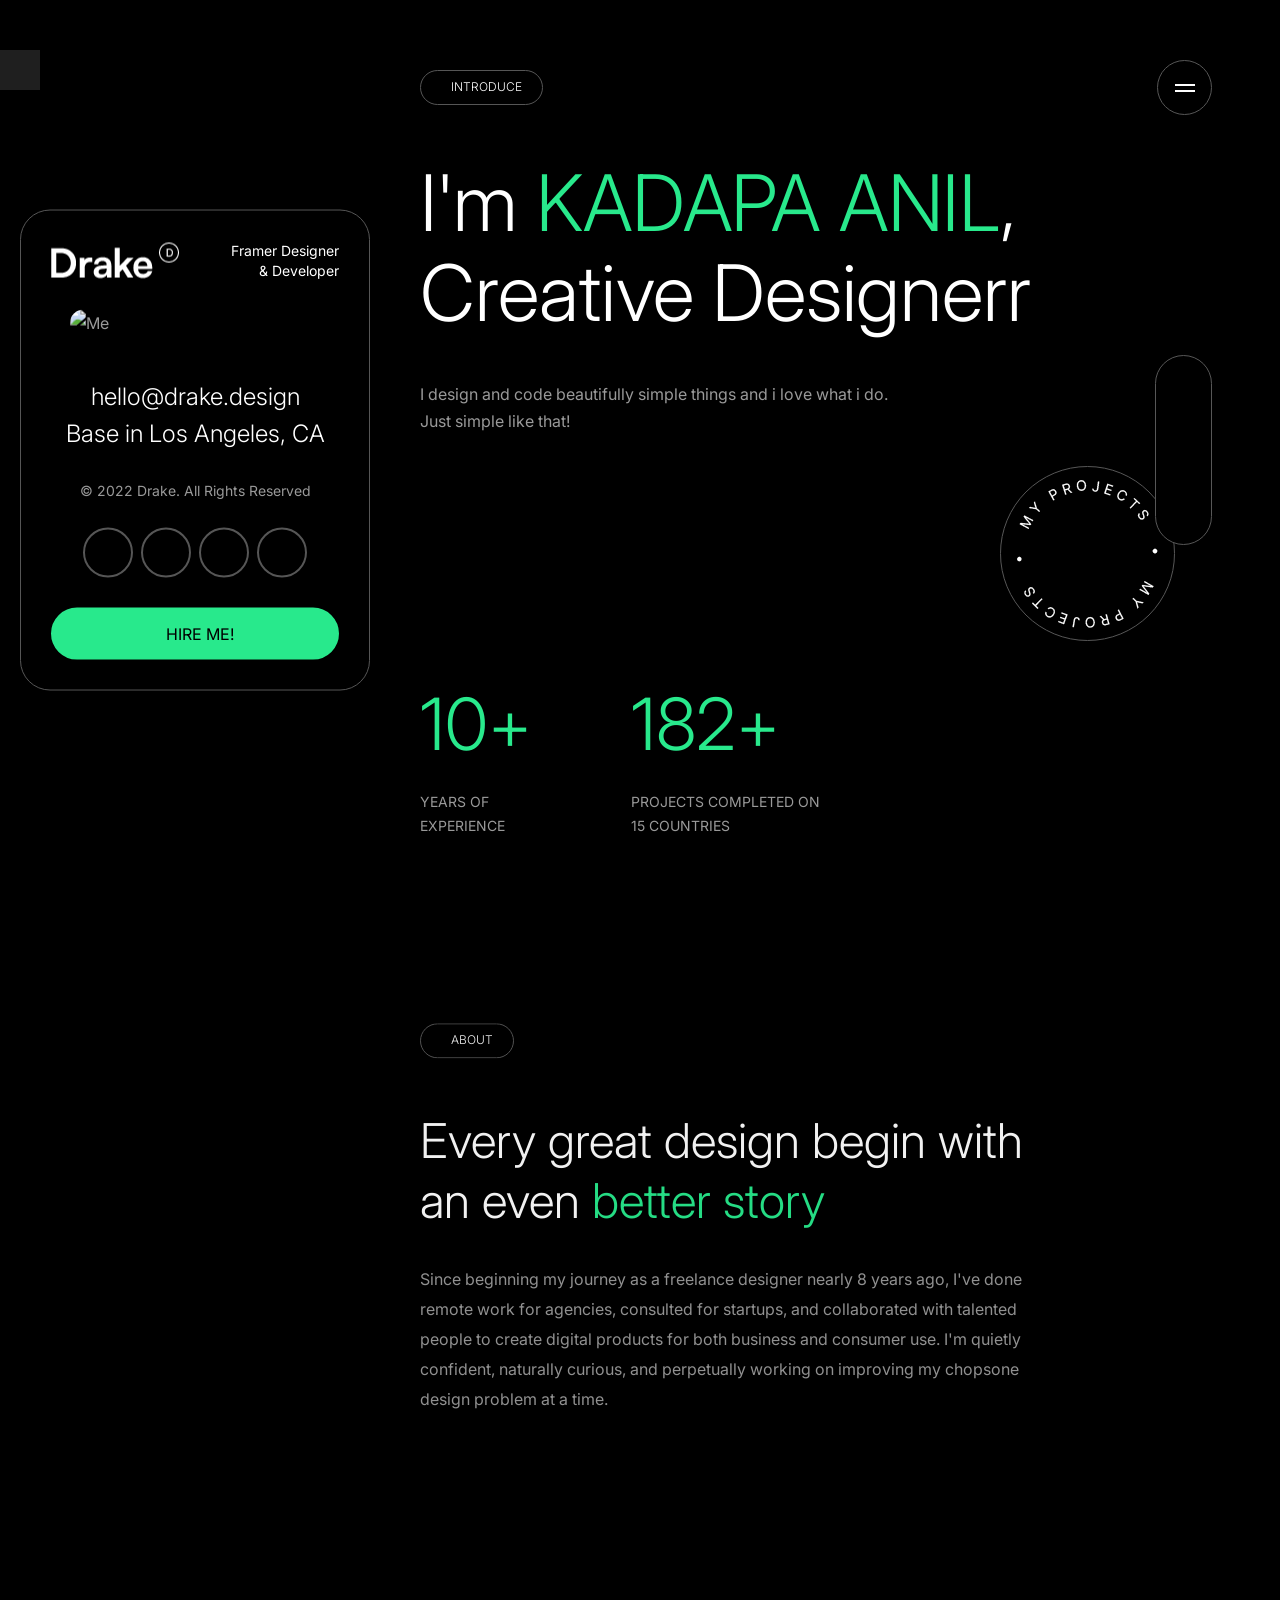
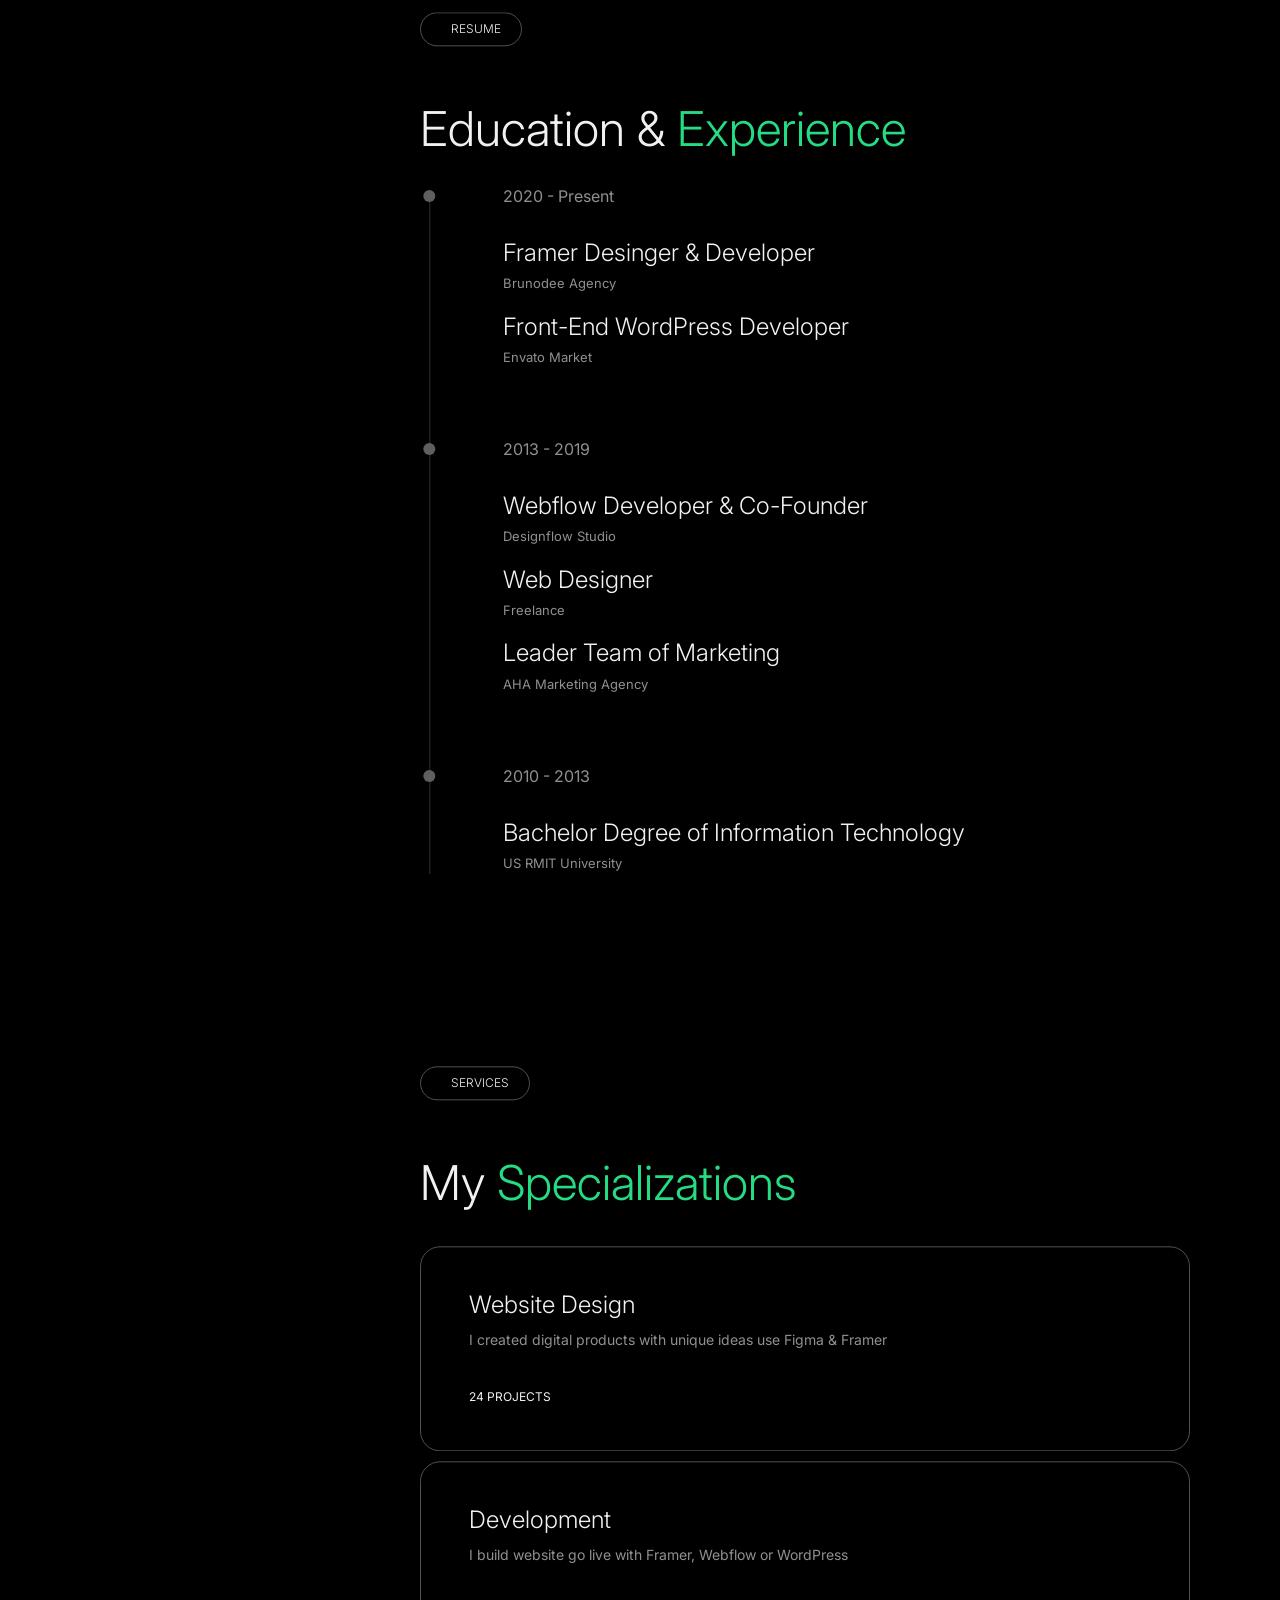
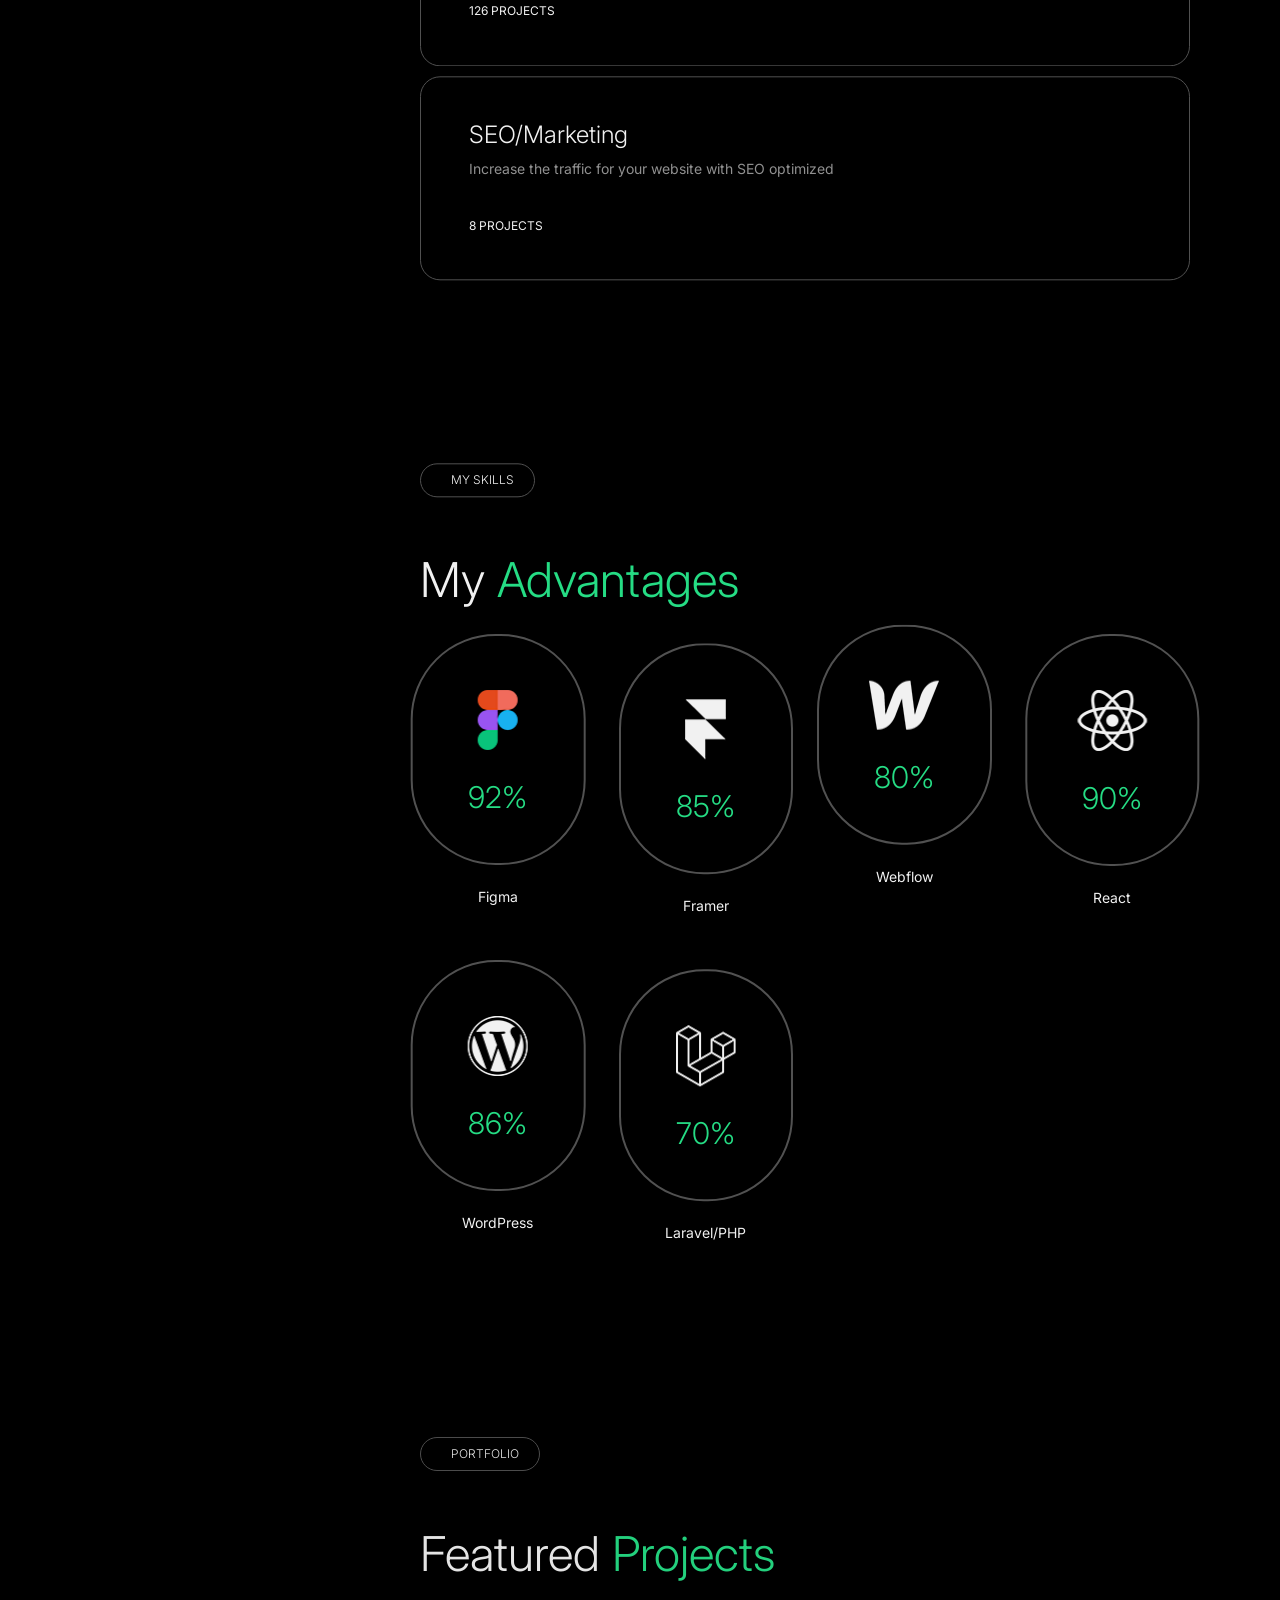
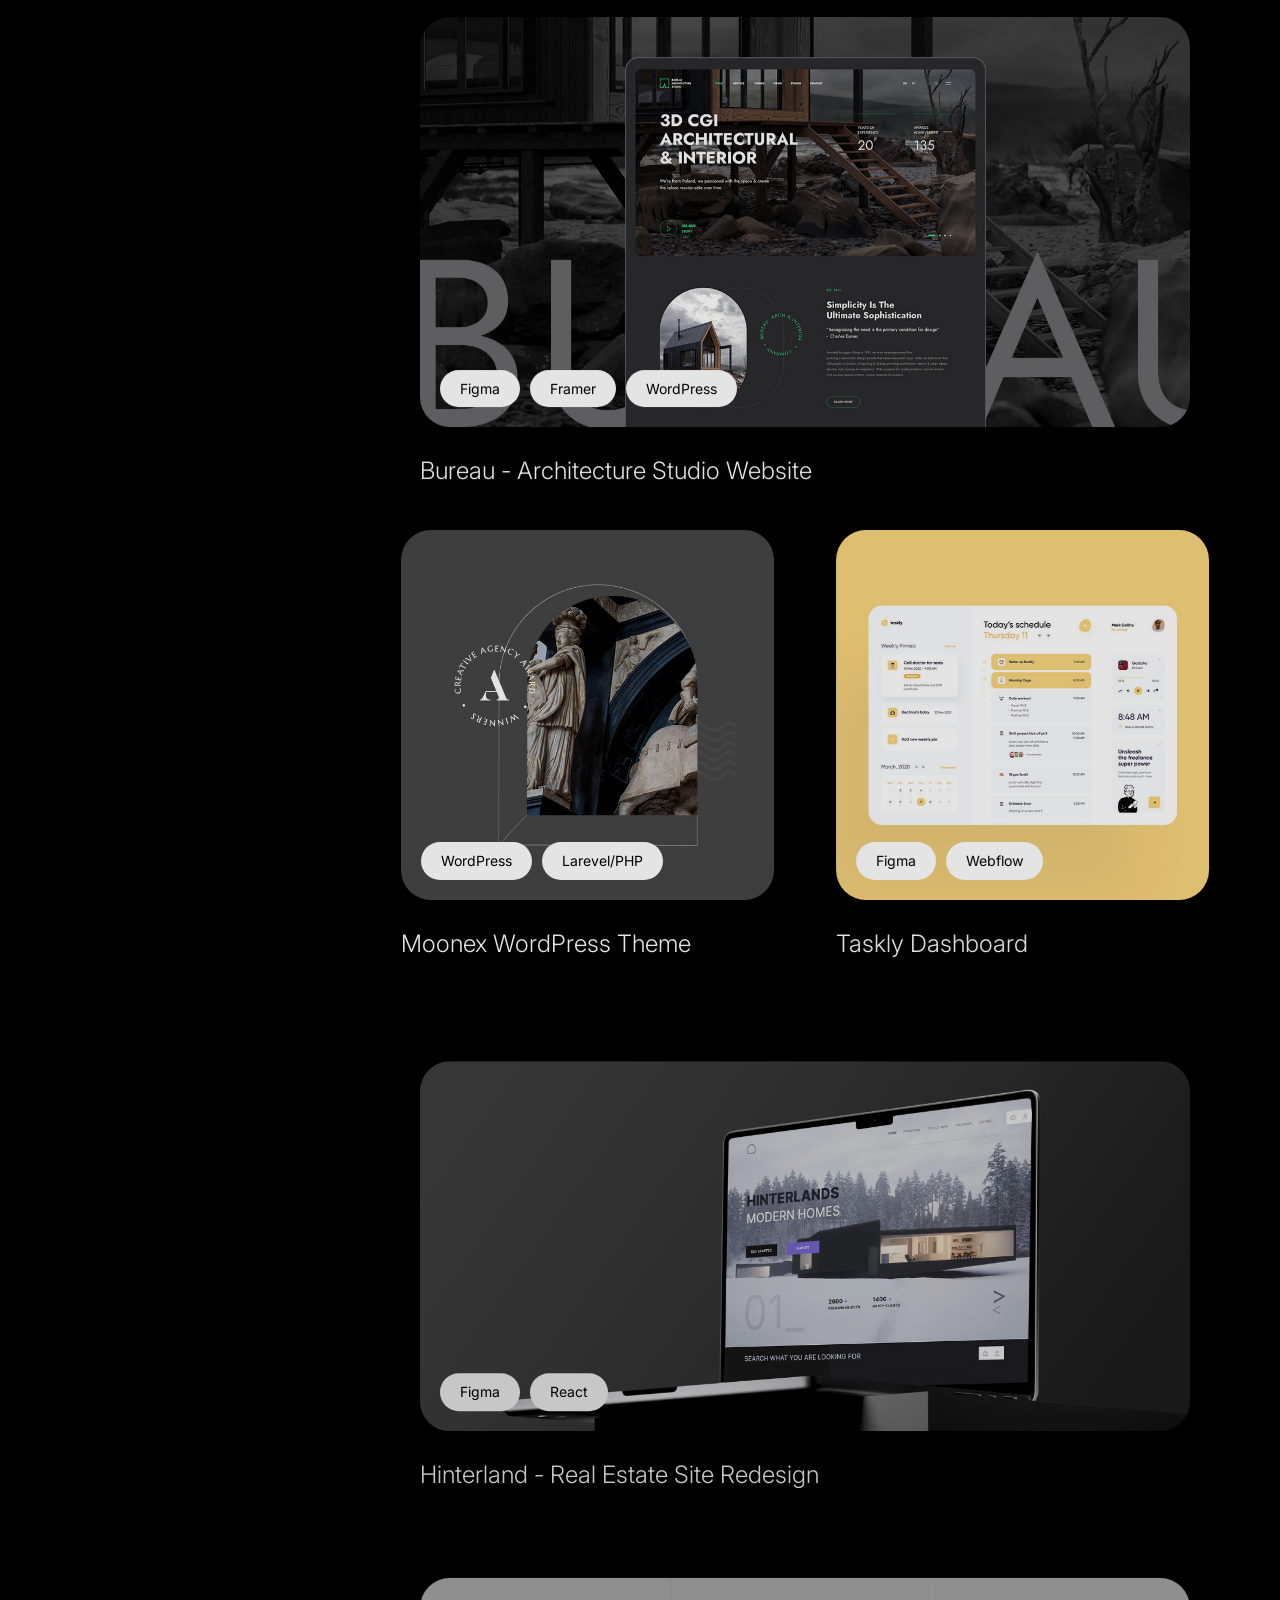
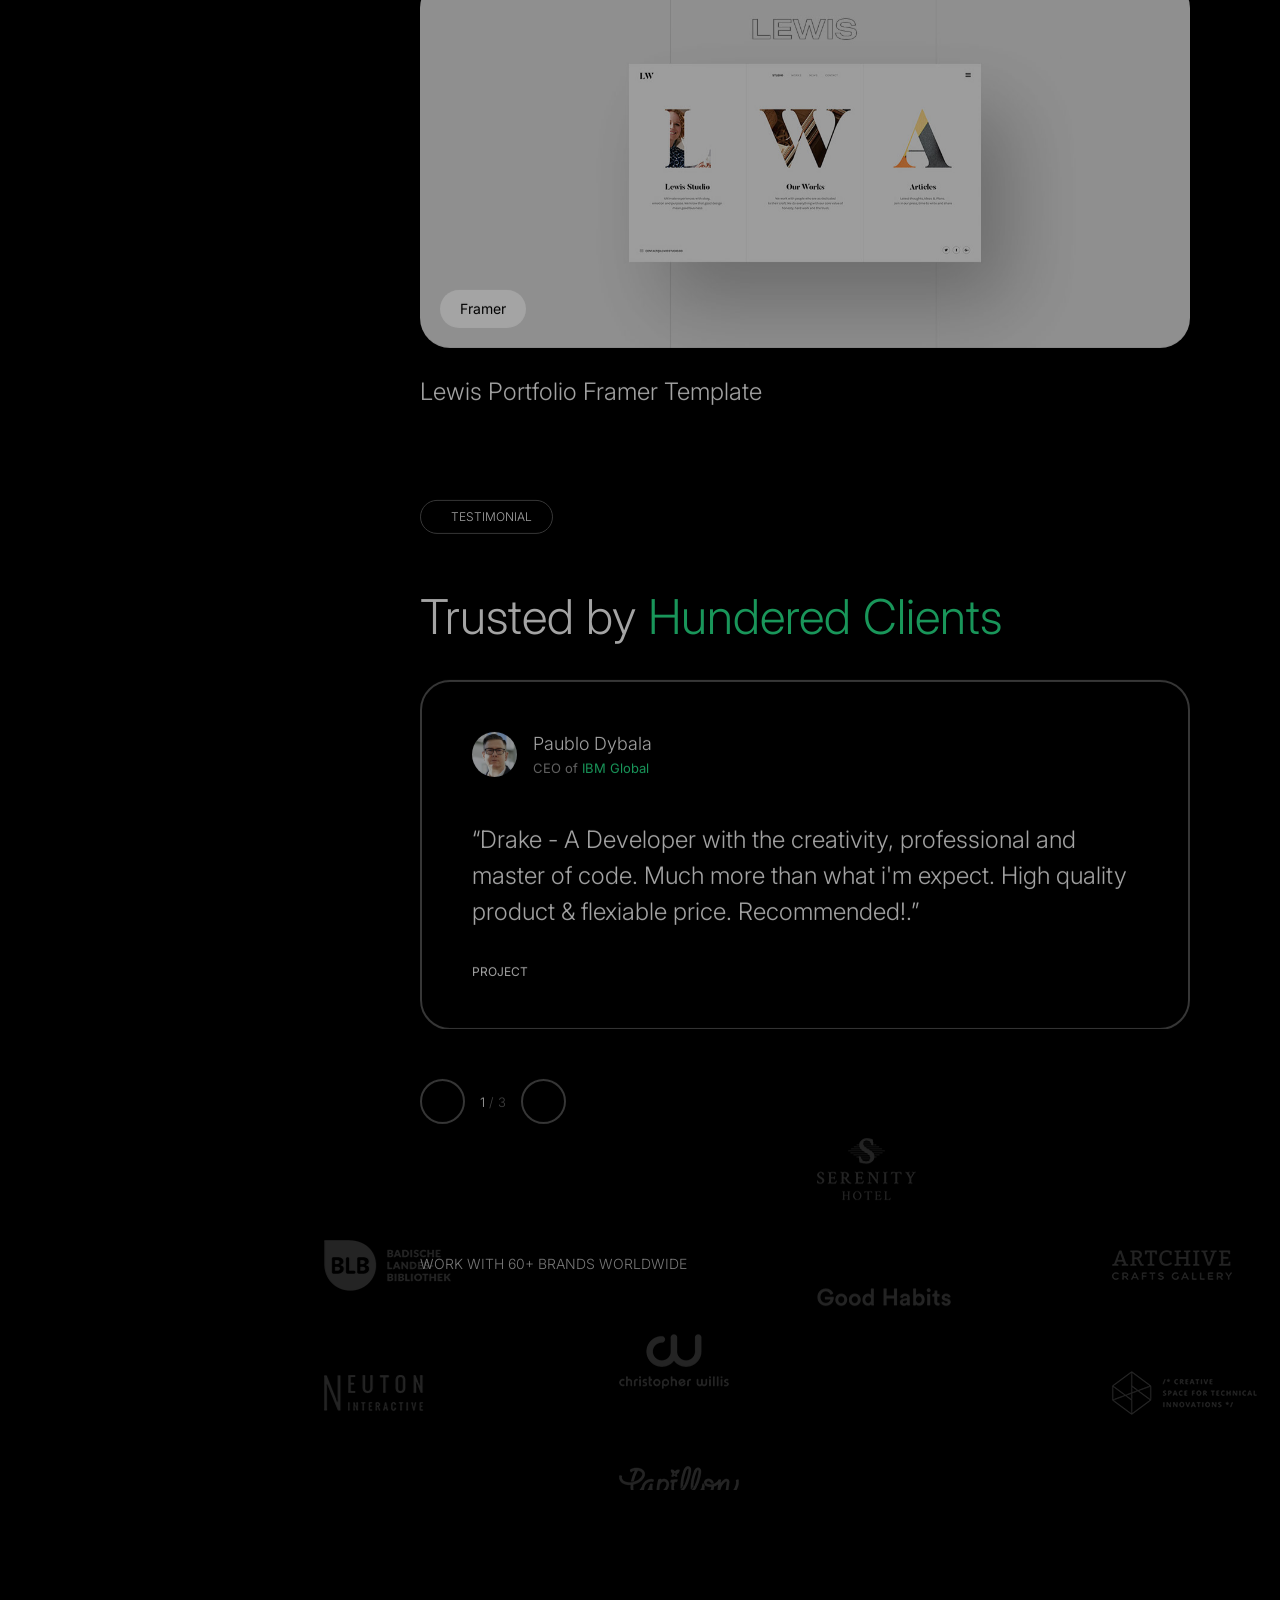
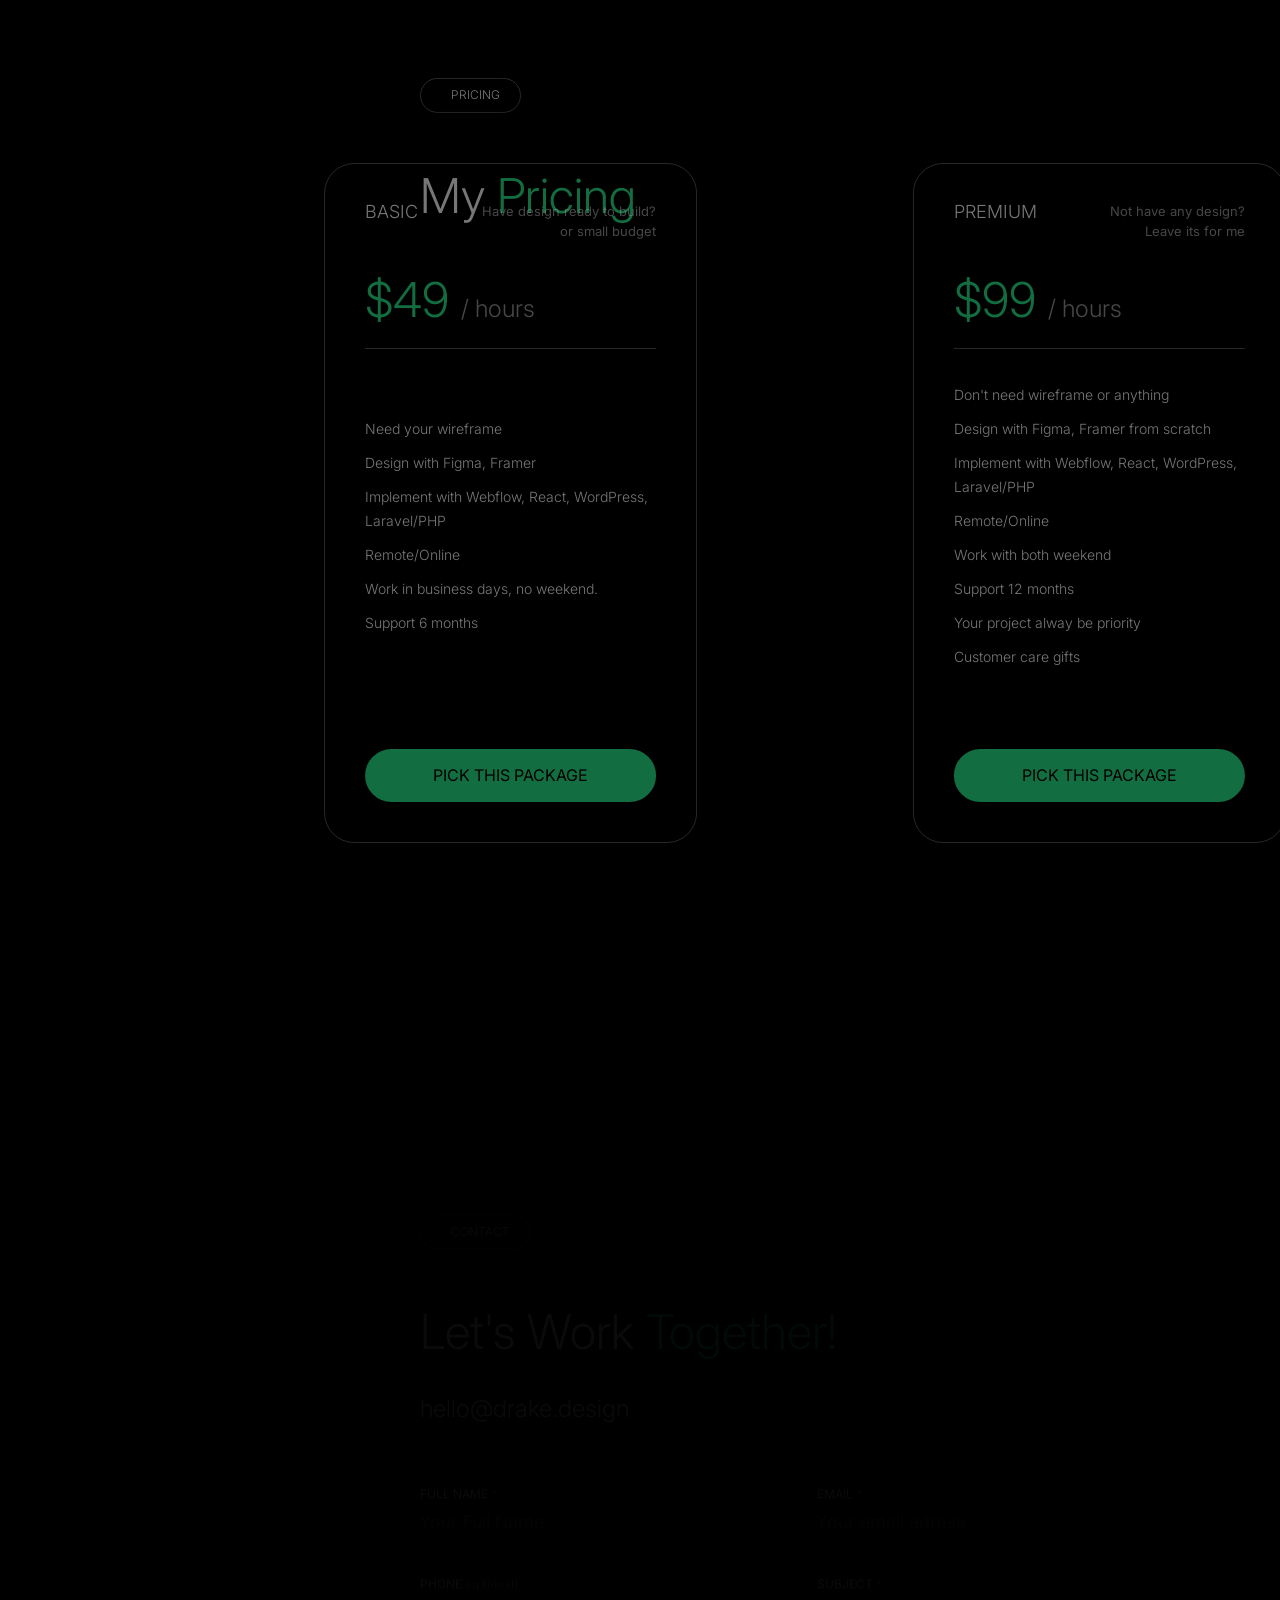
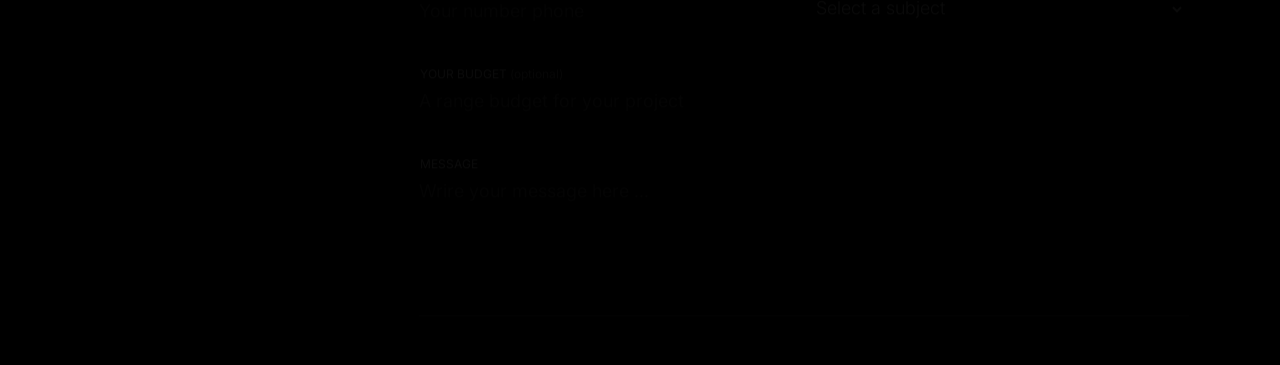
==== commit cd914e5c: "Fix icon stylesheet" ====
--- a/index.html
+++ b/index.html
@@ -15,7 +15,7 @@
     <link href="https://fonts.googleapis.com/css2?family=Inter:wght@100;200;300;400;500;600;700;800;900&amp;display=swap" rel="stylesheet">
 
     <!-- Stylesheet -->
-    <link rel="stylesheet" href="../../../maxst.icons8.com/vue-static/landings/line-awesome/line-awesome/1.3.0/css/line-awesome.min.css">
+    <link rel="stylesheet" href="https://cdnjs.cloudflare.com/ajax/libs/line-awesome/1.3.0/line-awesome/css/line-awesome.min.css">
     <link href="assets/css/bootstrap.min.css" rel="stylesheet">
     <link rel="stylesheet" href="assets/css/owl.carousel.min.css">
     <link rel="stylesheet" href="assets/css/owl.theme.default.min.css">
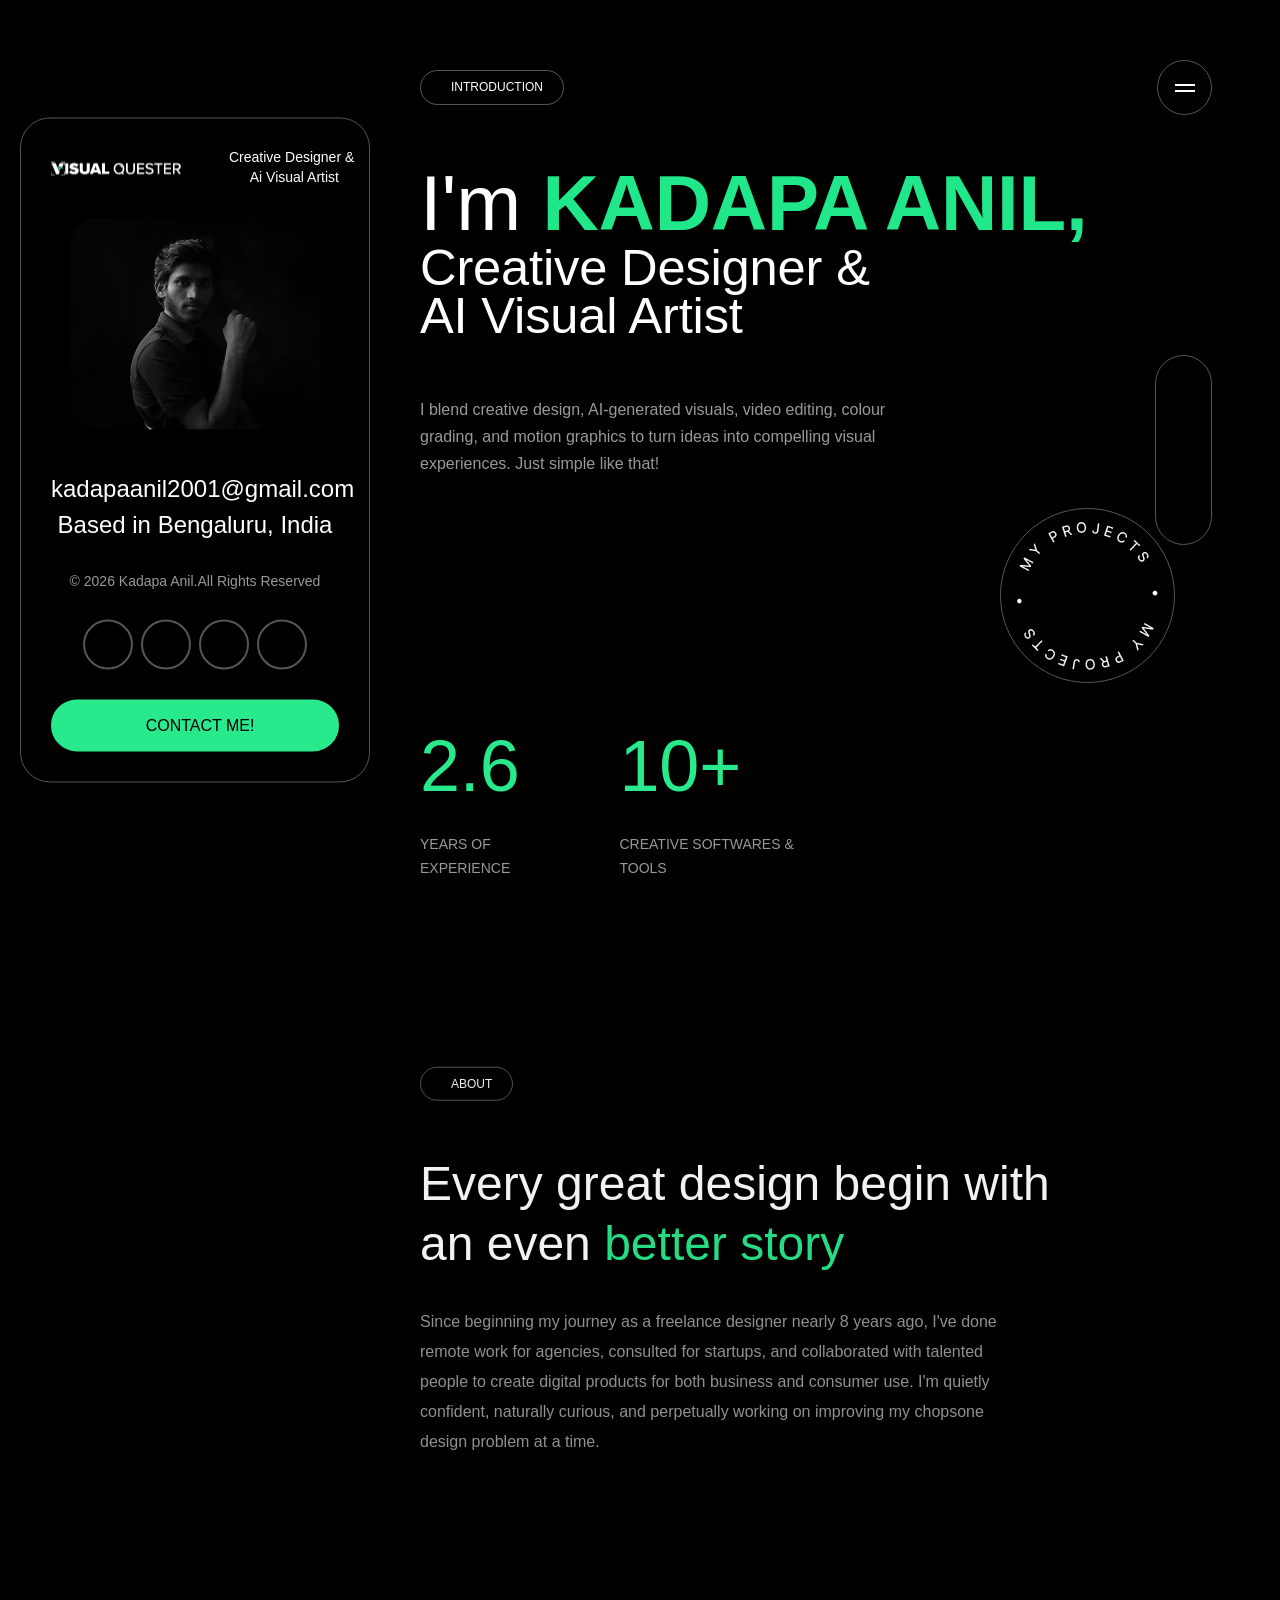
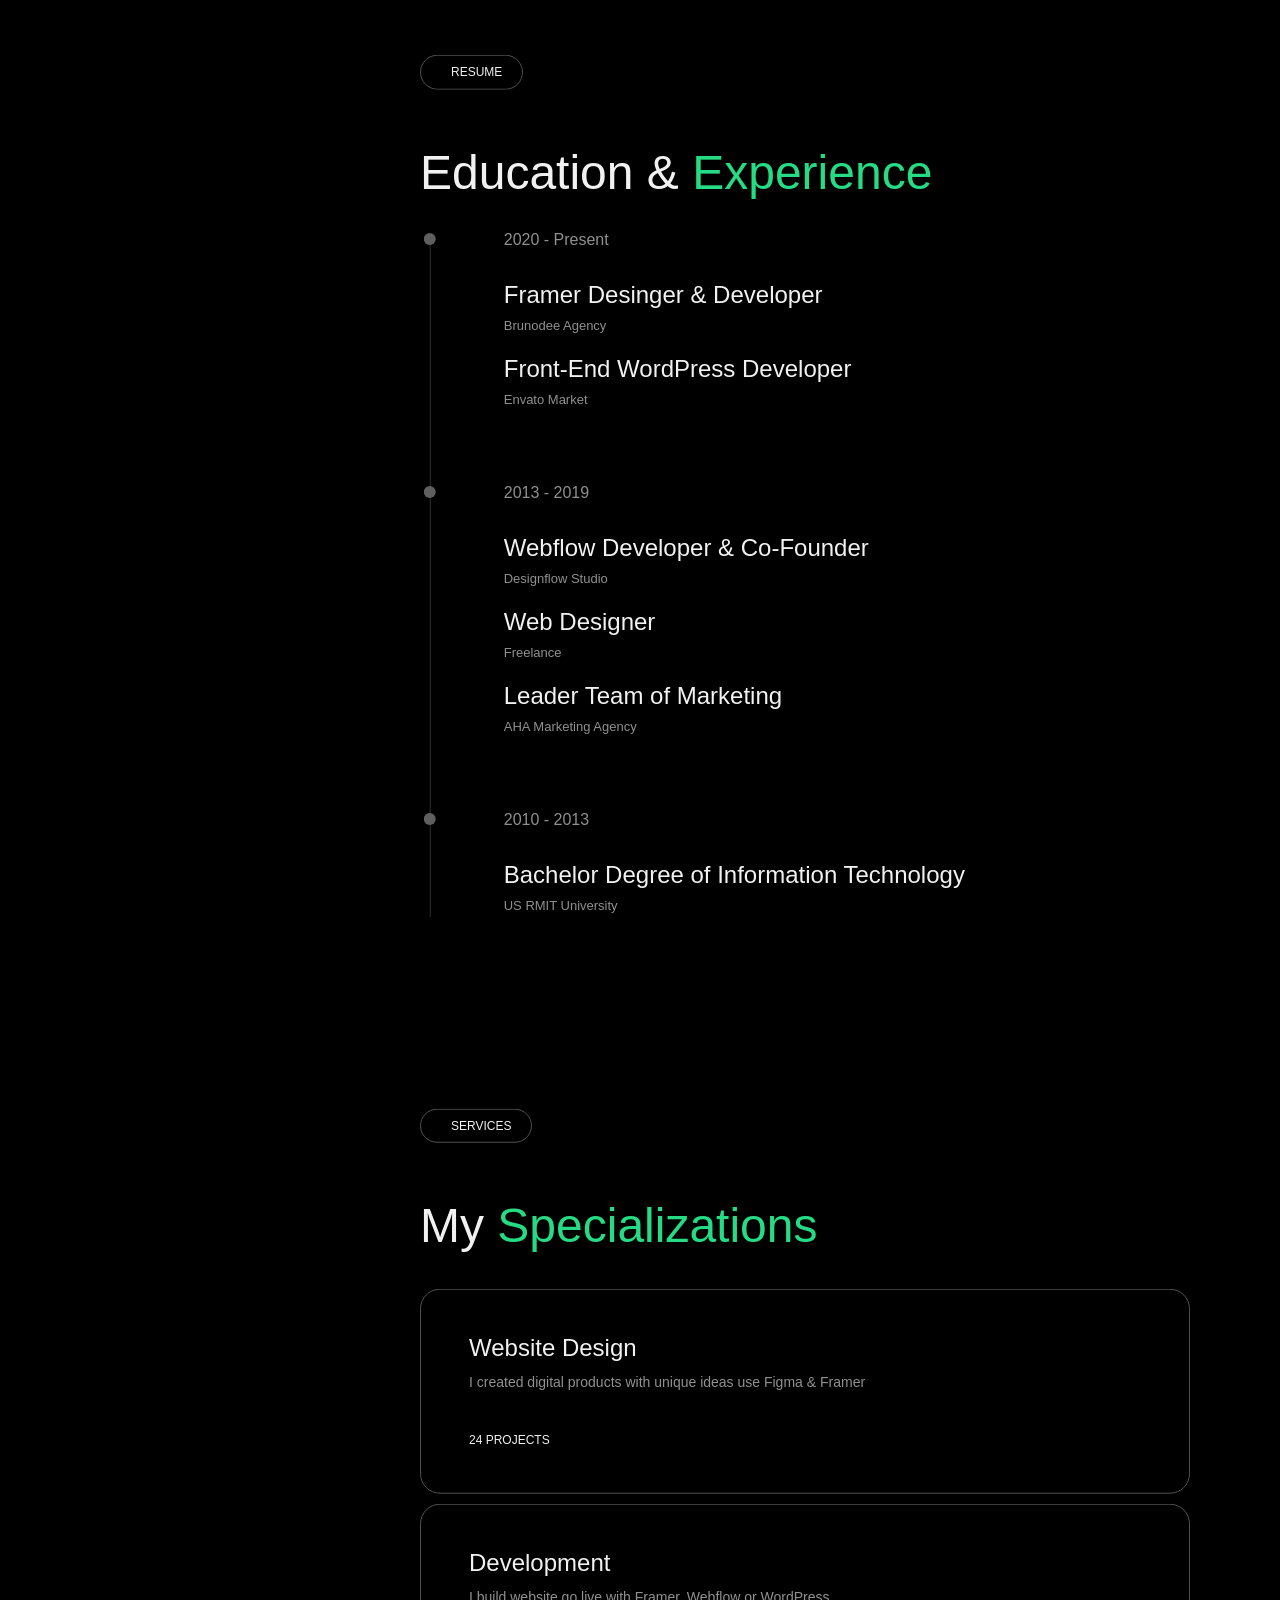
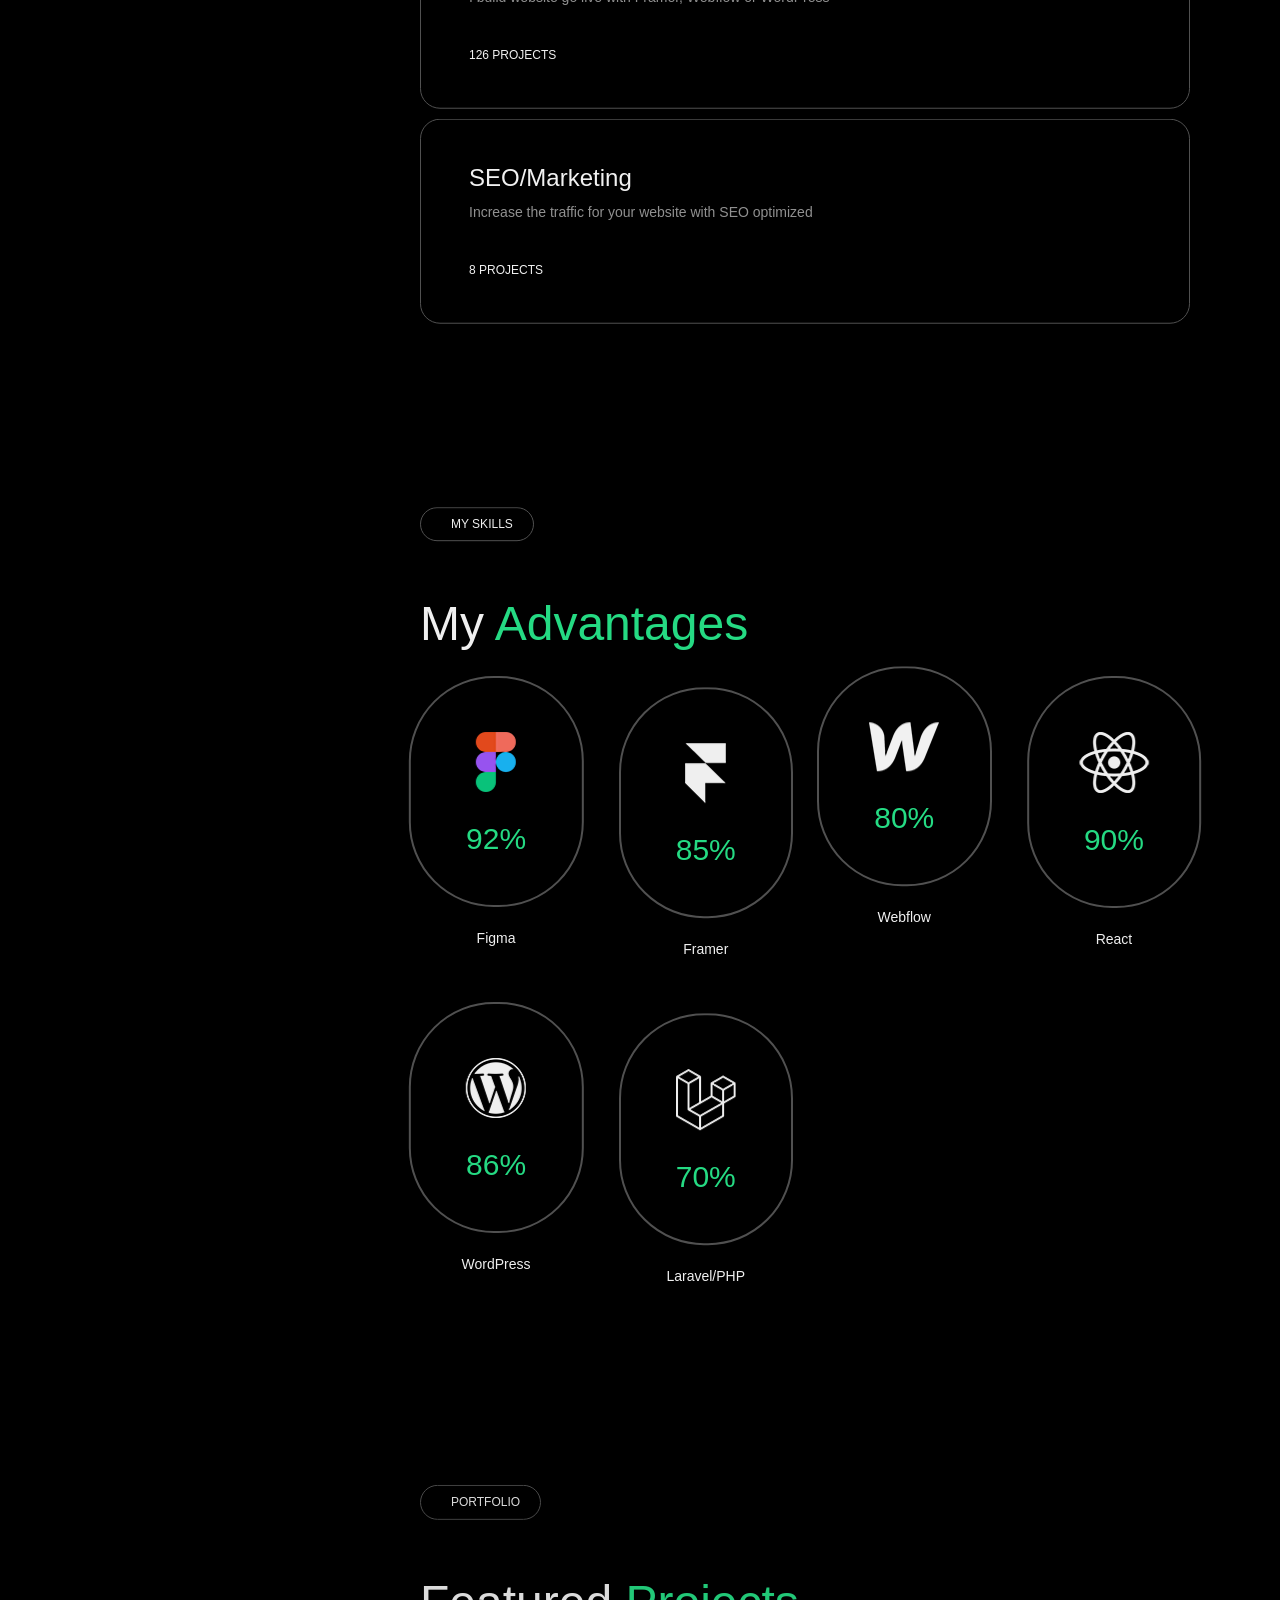
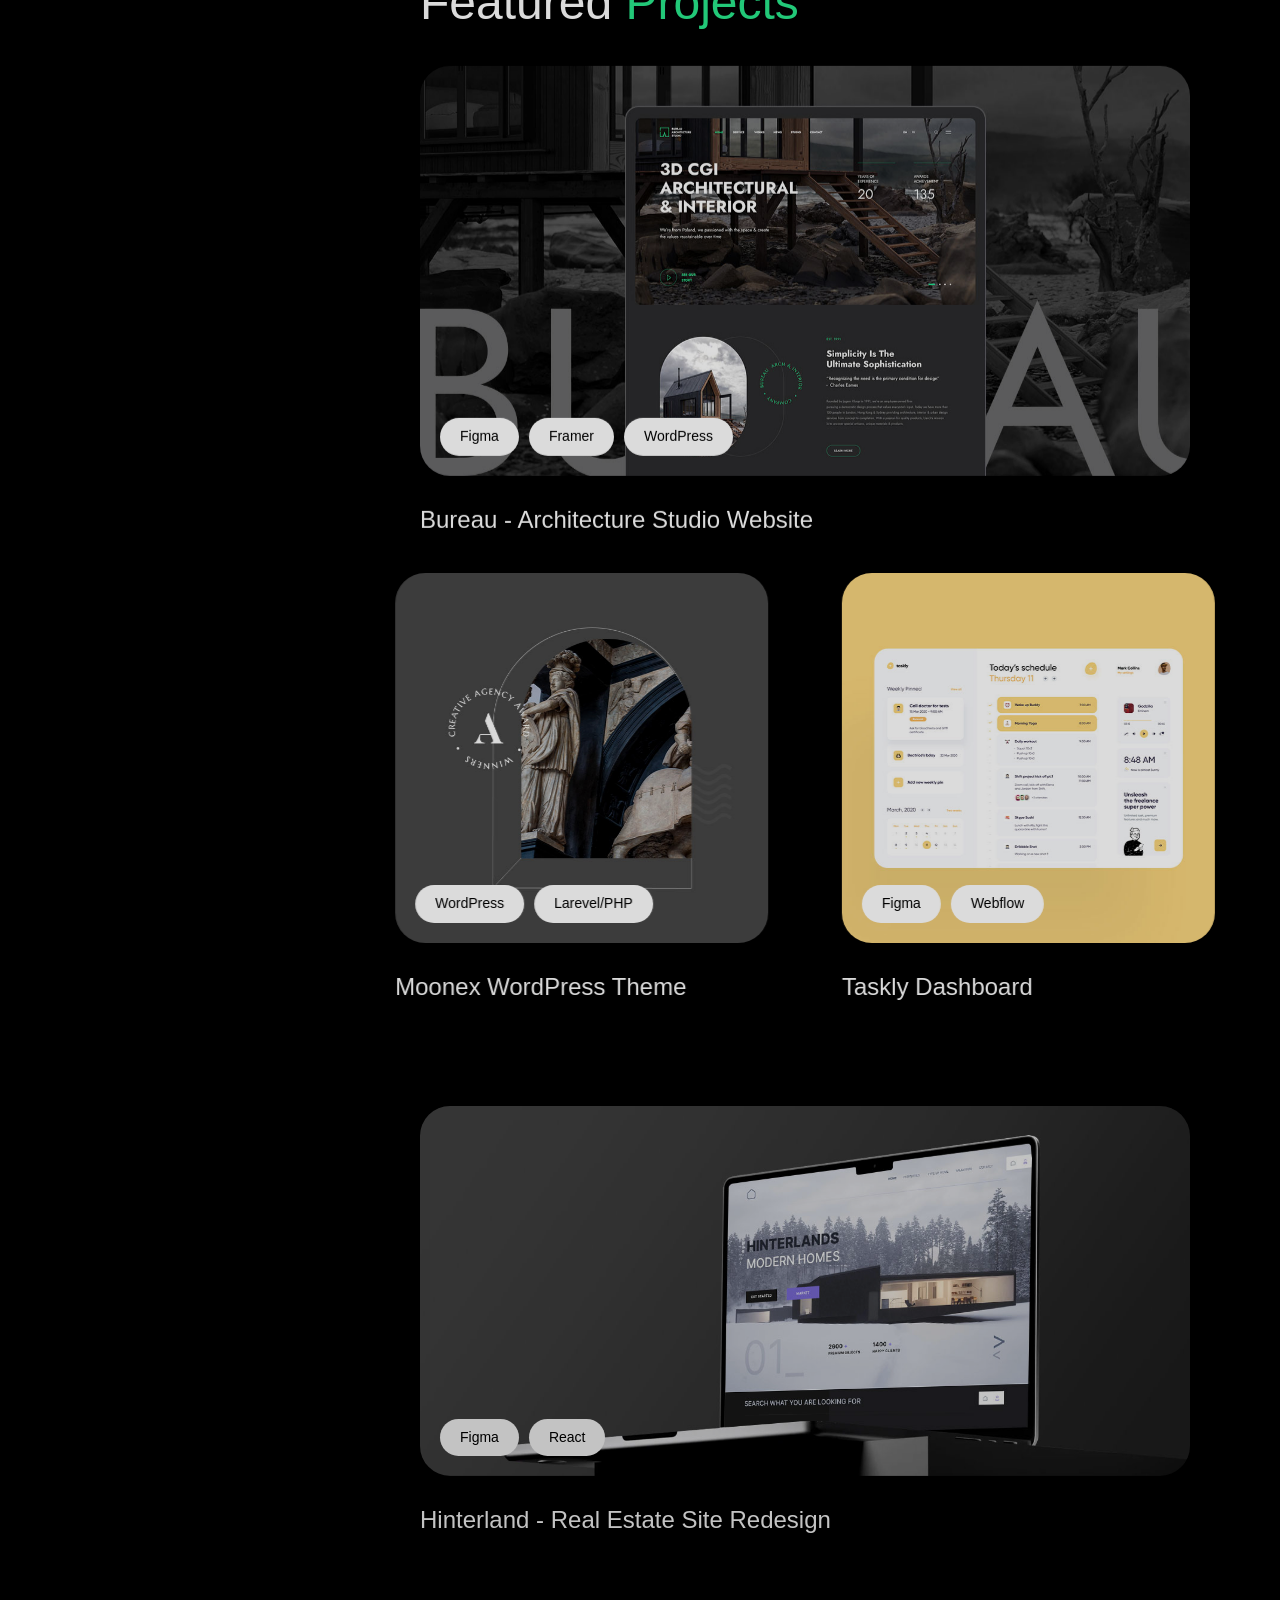
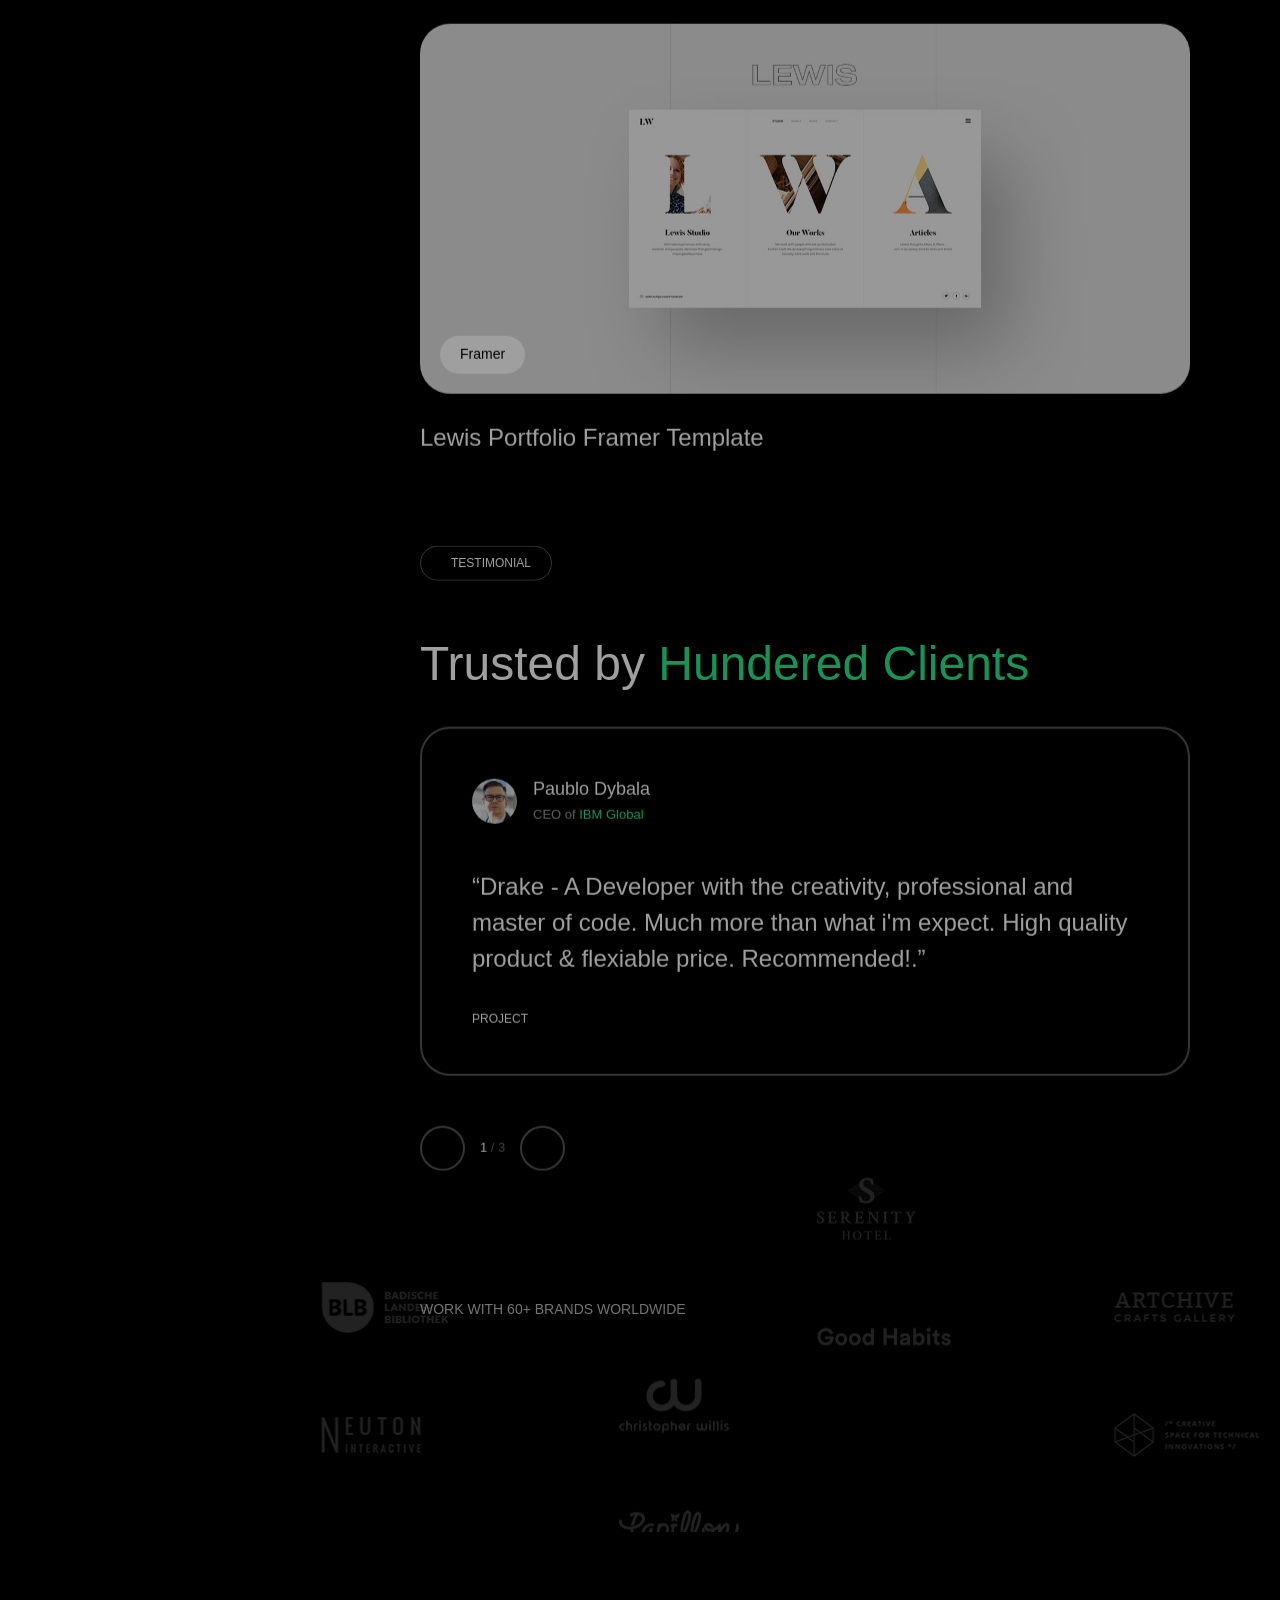
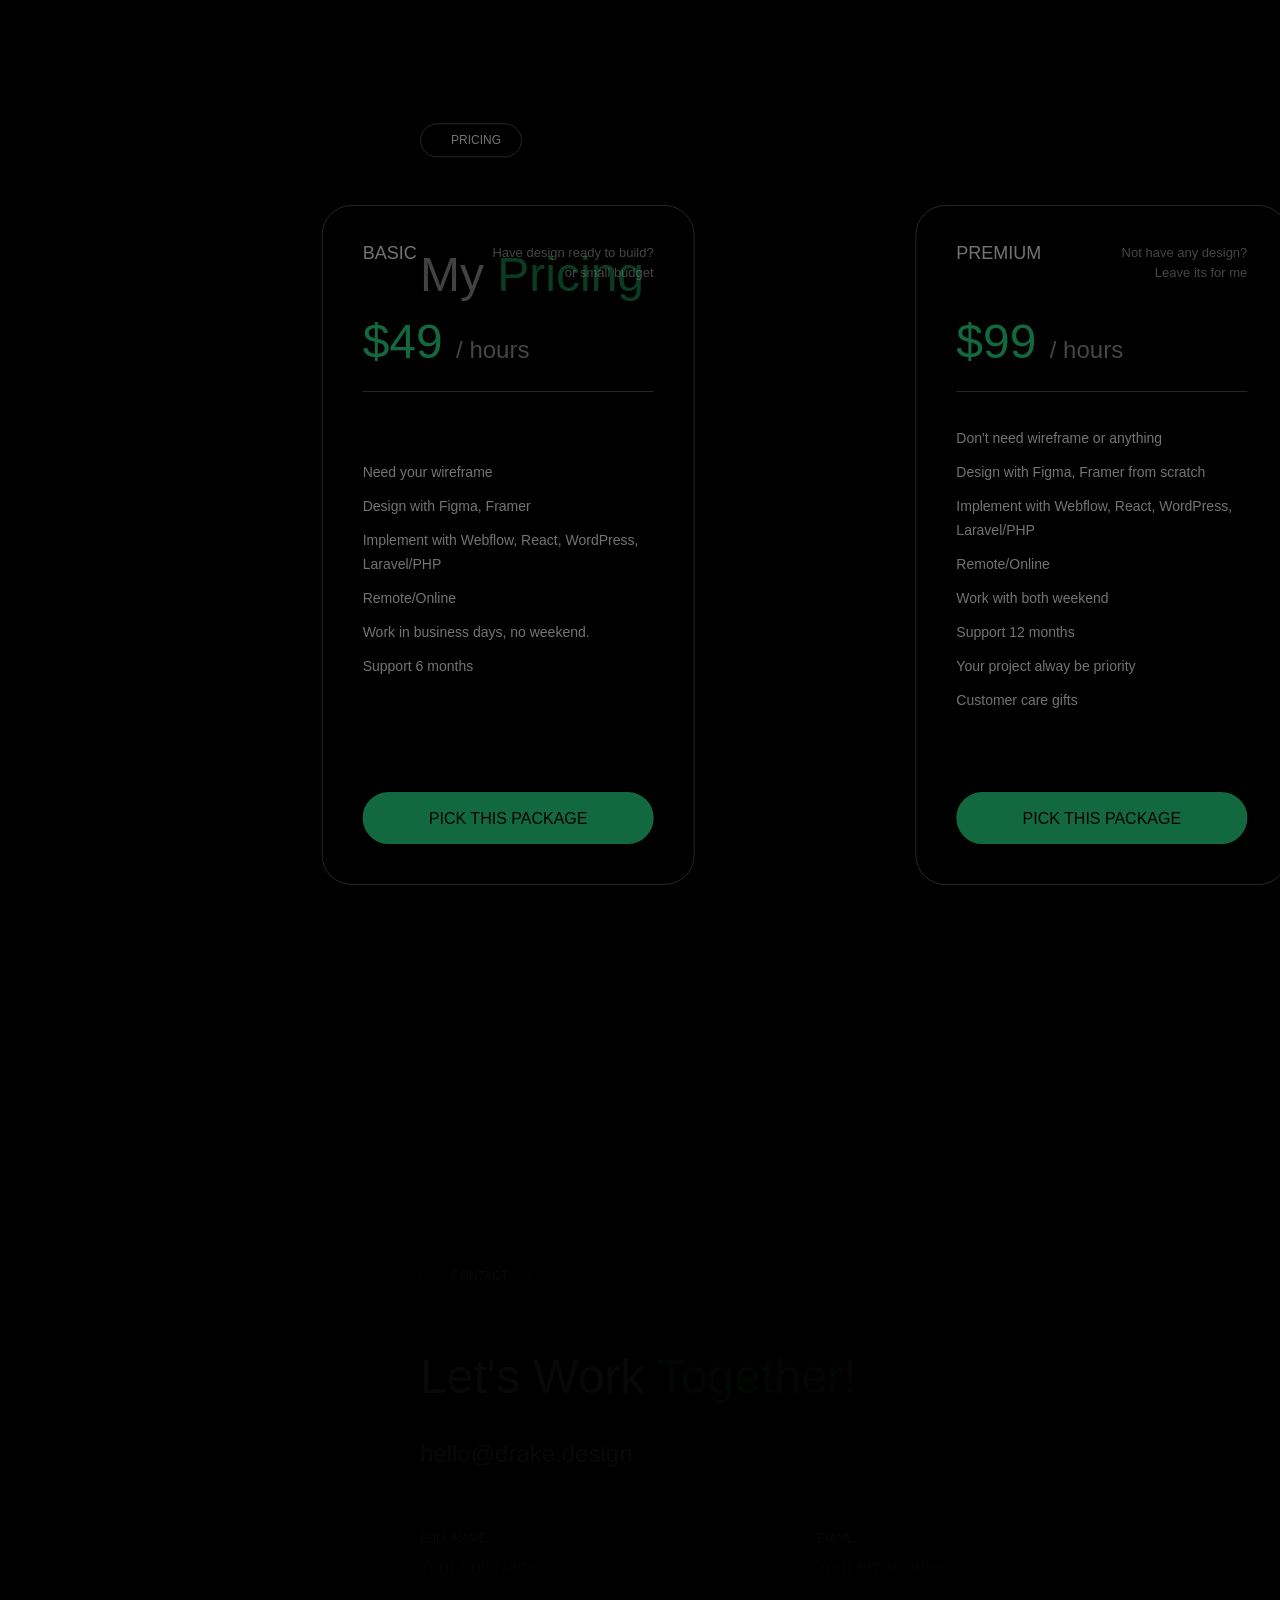
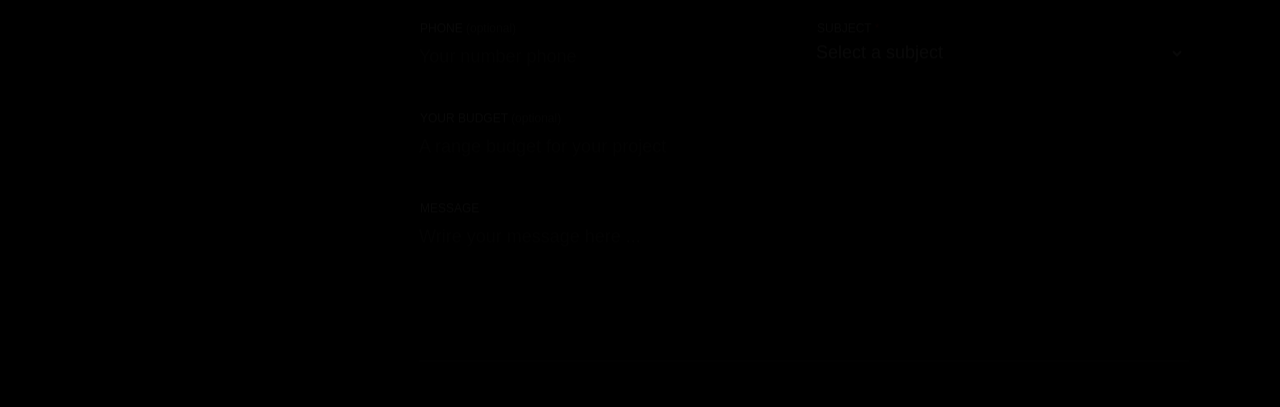
==== commit f29f9047: "Update portfolio design and sidebar" ====
--- a/index.html
+++ b/index.html
@@ -10,9 +10,7 @@
     <link rel="icon" type="image/x-icon" href="assets/images/favicon.png">
 
     <!-- Font -->
-    <link rel="preconnect" href="https://fonts.googleapis.com/">
-    <link rel="preconnect" href="https://fonts.gstatic.com/" crossorigin>
-    <link href="https://fonts.googleapis.com/css2?family=Inter:wght@100;200;300;400;500;600;700;800;900&amp;display=swap" rel="stylesheet">
+<link rel="stylesheet" href="https://use.typekit.net/msz7qve.css">
 
     <!-- Stylesheet -->
     <link rel="stylesheet" href="https://cdnjs.cloudflare.com/ajax/libs/line-awesome/1.3.0/line-awesome/css/line-awesome.min.css">
@@ -191,12 +189,12 @@
     <div class="left-sidebar">
         <div class="sidebar-header d-flex align-items-center justify-content-between">
             <img src="assets/images/logo.png" alt="Logo">
-            <span class="designation">Framer Designer & Developer</span>
+            <span class="designation"> Creative Designer & <br> Ai Visual Artist </span> 
         </div>
-        <img class="me" src="assets/images/me.jpg" alt="Me">
-        <h2 class="email">hello@drake.design</h2>
-        <h2 class="address">Base in Los Angeles, CA</h2>
-        <p class="copyright">&copy; 2022 Drake. All Rights Reserved</p>
+        <img class="me" src="assets/images/me.png" alt="Me">
+        <h2 class="email"><h2 class="email">kadapaanil2001@gmail.com</h2>
+        <h2 class="address">Based in Bengaluru, India </h2>
+        <p class="copyright">&copy; 2026 Kadapa Anil.All Rights Reserved</p>
         <ul class="social-profile d-flex align-items-center flex-wrap justify-content-center">
             <li>
                 <a href="#"><i class="lab la-twitter"></i></a>
@@ -212,7 +210,7 @@
             </li>
         </ul>
         <a href="#" class="theme-btn">
-            <i class="las la-envelope"></i> Hire Me!
+            <i class="las la-envelope"></i> Contact Me!
         </a>
     </div>
 
@@ -223,12 +221,15 @@
                 <div class="left-sidebar">
                     <div class="sidebar-header d-flex align-items-center justify-content-between">
                         <img src="assets/images/logo.png" alt="Logo">
-                        <span class="designation">Framer Designer & Developer</span>
-                    </div>
-                    <img class="me" src="assets/images/me.jpg" alt="Me">
-                    <h2 class="email">hello@drake.design</h2>
-                    <h2 class="address">Base in Los Angeles, CA</h2>
-                    <p class="copyright">&copy; 2022 Drake. All Rights Reserved</p>
+                        <span class="designation"> Creative Designer & <br> Ai Visual Artist </span>
+                    </div>
+                   <img class="me" src="assets/images/me.jpg" alt="Me">
+                   <div class="sidebar-name" style="display:block !important; visibility:visible !important; opacity:1 !important; color:#20e58a !important; font-size:18px !important; font-weight:700 !important; text-align:center !important; text-transform:uppercase !important; letter-spacing:1px !important; line-height:1.2 !important; margin:16px 0 8px 0 !important; padding:0 !important;">
+                       KADAPA ANIL
+                    </div>
+                   <h2 class="email">kadapaanil2001@gmail.com</h2>
+                    <h2 class="address">Based in Bengaluru, India </h2>
+                    <p class="copyright">&copy; 2026 Kadapa Anil.All Rights Reserved</p>
                     <ul class="social-profile d-flex align-items-center flex-wrap justify-content-center">
                         <li>
                             <a href="#"><i class="lab la-twitter"></i></a>
@@ -244,7 +245,7 @@
                         </li>
                     </ul>
                     <a href="#" class="theme-btn">
-                        <i class="las la-envelope"></i> Hire Me!
+                        <i class="las la-envelope"></i> Contact Me!
                     </a>
                 </div>
 
@@ -254,11 +255,15 @@
                         <div class="hero-content content-width">
                             <div class="section-header">
                                 <h4 class="subtitle scroll-animation" data-animation="fade_from_bottom">
-                                    <i class="las la-home"></i> Introduce
+                                    <i class="las la-home"></i> Introduction
                                 </h4>
-                                <h1 class="scroll-animation" data-animation="fade_from_bottom">I'm <span>KADAPA ANIL</span>, Creative Designerr</h1>
-                            </div>
-                            <p class="scroll-animation" data-animation="fade_from_bottom">I design and code beautifully simple things and i love what i do. Just simple like that!</p>
+                                <h1>
+                                    I'm <span class="hero-name">KADAPA ANIL,</span>
+                                    <br class="name-break">
+                                    <span class="hero-designation">Creative Designer &<br>AI Visual Artist</span>
+                                    </h1>
+                            </div>
+                            <p class="scroll-animation" data-animation="fade_from_bottom">I blend creative design, AI-generated visuals, video editing, colour grading, and motion graphics to turn ideas into compelling visual experiences. Just simple like that!</p>
                             <a href="#portfolio" 
                                 class="go-to-project-btn scroll-to scroll-animation" 
                                 data-animation="rotate_up">
@@ -268,12 +273,12 @@
         
                             <div class="facts d-flex">
                                 <div class="left scroll-animation" data-animation="fade_from_left">
+                                    <h1>2.6</h1>
+                                    <p>Years of <br>Experience</p>
+                                </div>
+                                <div class="right scroll-animation" data-animation="fade_from_right">
                                     <h1>10+</h1>
-                                    <p>Years of <br>Experience</p>
-                                </div>
-                                <div class="right scroll-animation" data-animation="fade_from_right">
-                                    <h1>182+</h1>
-                                    <p>projects completed on <br>15 countries</p>
+                                    <p>Creative Softwares &<br>Tools </p>
                                 </div>
                             </div>
                         </div>
--- a/assets/css/style.css
+++ b/assets/css/style.css
@@ -40,7 +40,7 @@
 }
 
 body {
-    font-family: 'Inter', sans-serif;
+    font-family: 'proxima-nova', sans-serif;
     font-size: 16px;
     scroll-behavior: smooth;
     color: #999999;
@@ -1980,4 +1980,49 @@
     100% {
         top: 0;
     }
+}.sidebar-header .designation {
+    white-space: nowrap;
+    text-align: center;
+    line-height: 1.35;
+}
+.global-color {
+    display: none !important;
+}
+.hero-name {
+    color: #20e88a !important;
+    font-weight: 700 !important;
+    font-size: 1em !important;
+}
+
+.hero-designation {
+    color: #ffffff !important;
+    font-weight: 400 !important;
+    font-size: 0.65em !important;
+    line-height: 0.95 !important;
+    display: inline-block;
+    margin-top: -2px !important;
+}
+.hero-designation {
+    transform: translateY(-2px);
+}
+.name-break {
+    line-height: 0;
+}
+
+.left-sidebar .sidebar-name {
+    display: block !important;
+    visibility: visible !important;
+    opacity: 1 !important;
+
+    color: var(--primary-color) !important;
+    font-size: 18px !important;
+    font-weight: 700 !important;
+    letter-spacing: 1px !important;
+    line-height: 1.2 !important;
+    text-align: center !important;
+    text-transform: uppercase !important;
+
+    margin-top: 16px !important;
+    margin-bottom: 8px !important;
+    padding: 0 !important;
 }
